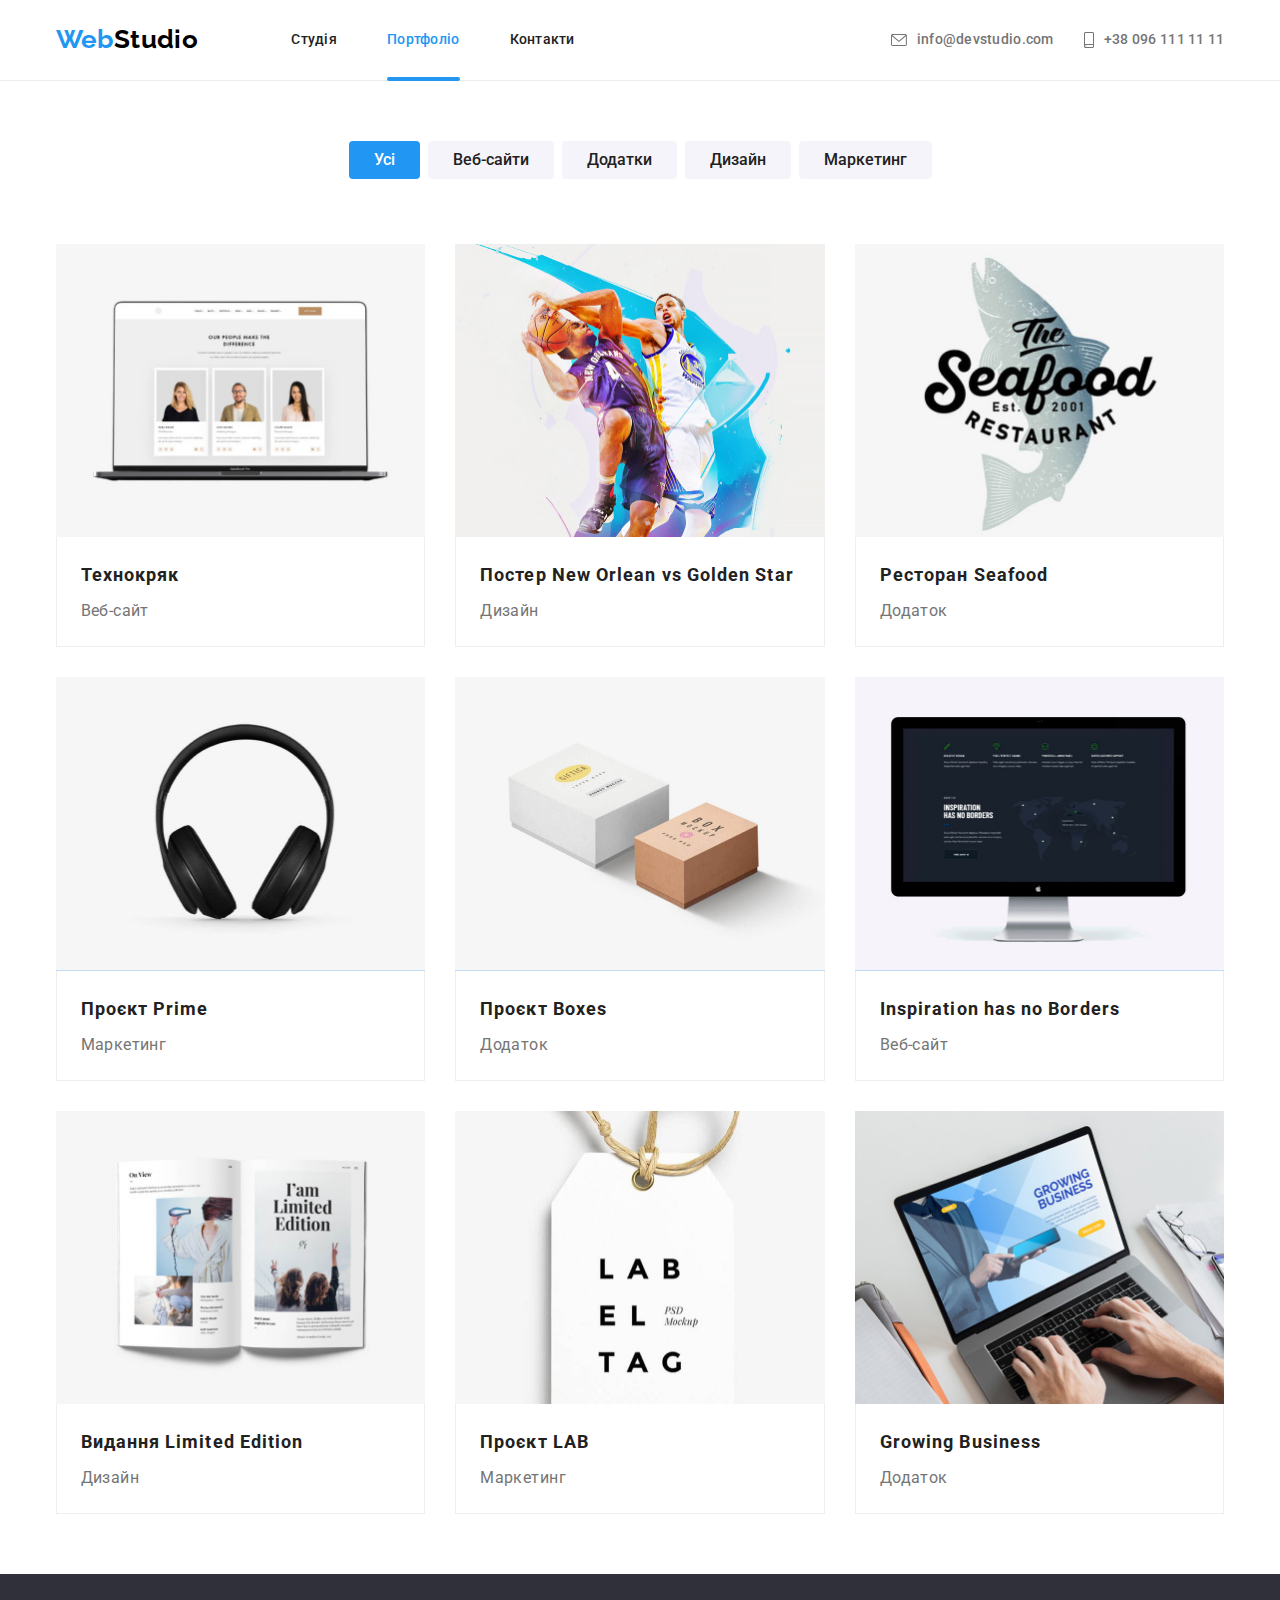
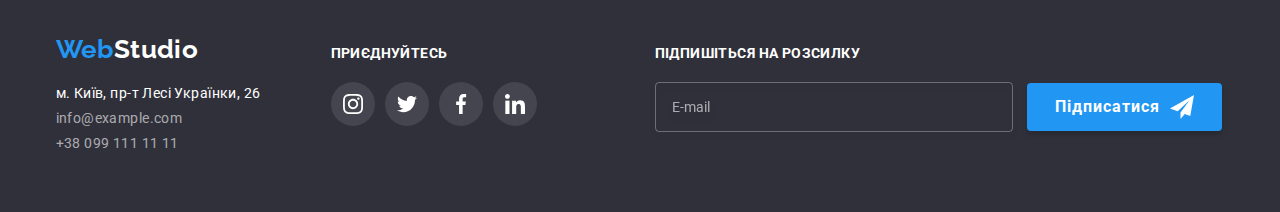
==== portfolio.html @ 4e7021bf "домашнє завдання 8" ====
<!DOCTYPE html>
<html lang="uk">
  <head>
    <meta charset="UTF-8" />
    <meta http-equiv="X-UA-Compatible" content="IE=edge" />
    <meta name="viewport" content="width=device-width, initial-scale=1.0" />
    <title>Portfolio</title>
    <link rel="preconnect" href="https://fonts.googleapis.com" />
    <link rel="preconnect" href="https://fonts.gstatic.com" crossorigin />
    <link
      href="https://fonts.googleapis.com/css2?family=Raleway:wght@700&family=Roboto:wght@400;500;700&display=swap"
      rel="stylesheet"
    />
    <link
      rel="stylesheet"
      href="https://cdnjs.cloudflare.com/ajax/libs/modern-normalize/1.1.0/modern-normalize.min.css"
    />
    <link rel="stylesheet" href="./css/main.min.css">
  </head>
  <body>
         <header class="page-header">
      <div class="container container--flex">
        <nav class="page-navigatior">
          <a class="logo" href="./index.html">
            <span class="logo__accent">Web</span>Studio
          </a>
          <ul class="site-nav">
            <li>
              <a
                class="site-nav__link " href="./index.html">Студія</a>
            </li>
            <li>
              <a class="site-nav__link site-nav__link--current" href="./portfolio.html">Портфоліо</a>
            </li>
            <li>
              <a class="site-nav__link" href="#">Контакти</a>
            </li>
          </ul>
        </nav>
        <button type="button" class="open-menu-btn " data-menu-open>
          <svg class="open-menu-btn__icon">
            <use href="./image/icon/special-symbol-defs.svg#icon-burger"></use>
          </svg>
        </button>
        <ul class="contacts">
          <li class="contact__item">
            <a href="mailto:info@devstudio.com" class="contact__link">
              <svg class="contact__icon" width="16px" height="12px">
                <use href="./image/icon/header-symbol-defs.svg#envelope"></use>
              </svg>
              info@devstudio.com
            </a>
          </li>
          <li class="contact__item">
            <a class="contact__link" href="tel:+380961111111">
              <svg class="contact__icon" width="10px" height="16px">
                <use
                  href="./image/icon/header-symbol-defs.svg#smartphone"></use>
              </svg>
              +38 096 111 11 11
            </a>
          </li>
        </ul>
      </div>

      <div class="mobile-menu " data-menu>
        <div class="container mobile-menu__container">
        <div class="mobile-menu-nav">
          <button type="button" class="mobile-menu__close-btn " data-menu-close>
            <svg class="mobile-menu__close-icon">
              <use href="./image/icon/modal-symbol-defs.svg#icon-vector"></use>
            </svg>
          </button>
          <ul class="mobile-nav">
            <li class="mobile-nav__item">
              <a href="./index.html" class="mobile-nav__link ">Студія</a></li>
            <li class="mobile-nav__item">
              <a href="./portfolio.html" class="mobile-nav__link mobile-nav__link--current">Портфоліо</a></li>
            <li class="mobile-nav__item">
              <a href="" class="mobile-nav__link">Контакти</a></li>
          </ul></div>
          <div class="mobile-menu-contacts">
          <ul class="mobile-contacts">
            <li class="mobile-contact__item">
              <a href="+38 096 111 11 11" class="mobile-contact__link">+38 096 111 11 11</a>
            </li>
            <li class="mobile-contact__item">
              <a href="info@devstudio.com" class="mobile-contact__link-mail">info@devstudio.com</a>
            </li>
          </ul>
            <ul class="mobile-socials-menu">
              <li class="mobile-socials-menu__item">
                <a href="https://www.instagram.com" class="mobile-socials-menu__link">Instagram</a>
              </li>
              <li class="mobile-socials-menu__item">
                <a href="https://www.twitter.com" class="mobile-socials-menu__link">Twitter</a>
              </li>
              <li class="mobile-socials-menu__item">
                <a href="https://www.facebook.com" class="mobile-socials-menu__link">Facebook</a>
              </li>
              <li class="mobile-socials-menu__item">
                <a href="https://www.linkedin.com" class="mobile-socials-menu__link-end">LinkedIn</a>
              </li>
            </ul>
      </div>
    </div>

    </header>
    <main>
      <section class="section">
        <div class="container">
          <h1 class="section__title visually-hidden">Портфоліо</h1>
          <ul class="filter-list">
            <li class="filter-list__item">
              <button type="button" class="filter-list__btn filter-list__btn--current">Усі</button>
            </li>
            <li class="filter-list__item">
              <button type="button" class="filter-list__btn">Веб-сайти</button>
            </li>
            <li class="filter-list__item">
              <button type="button" class="filter-list__btn">Додатки</button>
            </li>
            <li class="filter-list__item">
              <button type="button" class="filter-list__btn">Дизайн</button>
            </li>
            <li class="filter-list__item">
              <button type="button" class="filter-list__btn">Маркетинг</button>
            </li>
          </ul>

           <ul class="portfolio">
            <li class="portfolio__item">
              <a href="#" class="portfolio__link">
                <div class="portfolio__overlay">
                  <picture>
                <source
                srcset="./image/portfolio/portfolio-desktop/project1-desktop.webp 1x, ./image/portfolio/portfolio-desktop/project1-desktop@2x.webp 2x"
                media="(min-width: 1200px)"
                type="image/webp"/>

                <source srcset="./image/portfolio/portfolio-desktop/project1-desktop.jpg 1x, ./image/portfolio/portfolio-desktop/project1-desktop@2x.jpg 2x" 
                media="(min-width: 1200px)"/>

                <source
                srcset="./image/portfolio/portfolio-tablet/project1-tablet.webp 1x, ./image/portfolio/portfolio-tablet/project1-tablet@2x.webp 2x"
                media="(min-width: 768px)"
                type="image/webp"/>
                
                <source srcset="./image/portfolio/portfolio-tablet/project1-tablet.jpg 1x, ./image/portfolio/portfolio-tablet/project1-tablet@2x.jpg 2x" 
                media="(min-width: 768px)"/>

                <source
                srcset="./image/portfolio/portfolio-mobile/project1-mobile.webp 1x, ./image/portfolio/portfolio-mobile/project1-mobile@2x.webp 2x"
                media="(max-width: 767px)"
                type="image/webp"/>

                <source srcset="./image/portfolio/portfolio-mobile/project1-mobile.jpg 1x, ./image/portfolio/portfolio-mobile/project1-mobile@2x.jpg 2x" 
                media="(max-width: 767px)"/>

                <img
                    src="./image/portfolio/portfolio-mobile/project1-mobile.jpg"
                    alt="ноутбук з активним сайтом"
                  />
              </picture>

                  <div class="portfolio__content">
                    <p>
                      Ресурс пропонує комплексні пропозиції з різним рівнем
                      функціоналу та сервісів. Все це дозволить відвідувачу
                      отримати вичерпні відомості про компанію чи приватну
                      особу.
                    </p>
                  </div>
                </div>

                <div class="portfolio__border portfolio__first-card">
                  <h2 class="portfolio__title">Технокряк</h2>
                  <p class="portfolio__descr">Веб-сайт</p>
                </div>
              </a>
            </li>
            <li class="portfolio__item">
              <a href="#" class="portfolio__link">
                <div class="portfolio__overlay">
                   <picture>
                <source
                srcset="./image/portfolio/portfolio-desktop/project2-desktop.webp 1x, ./image/portfolio/portfolio-desktop/project2-desktop@2x.webp 2x"
                media="(min-width: 1200px)"
                type="image/webp"/>

                <source srcset="./image/portfolio/portfolio-desktop/project2-desktop.jpg 1x, ./image/portfolio/portfolio-desktop/project2-desktop@2x.jpg 2x" 
                media="(min-width: 1200px)"/>

                <source
                srcset="./image/portfolio/portfolio-tablet/project2-tablet.webp 1x, ./image/portfolio/portfolio-tablet/project2-tablet@2x.webp 2x"
                media="(min-width: 768px)"
                type="image/webp"/>
                
                <source srcset="./image/portfolio/portfolio-tablet/project2-tablet.jpg 1x, ./image/portfolio/portfolio-tablet/project2-tablet@2x.jpg 2x" 
                media="(min-width: 768px)"/>

                <source
                srcset="./image/portfolio/portfolio-mobile/project2-mobile.webp 1x, ./image/portfolio/portfolio-mobile/project2-mobile@2x.webp 2x"
                media="(max-width: 767px)"
                type="image/webp"/>

                <source srcset="./image/portfolio/portfolio-mobile/project2-mobile.jpg 1x, ./image/portfolio/portfolio-mobile/project2-mobile@2x.jpg 2x" 
                media="(max-width: 767px)"/>

                <img
                    src="./image/portfolio/portfolio-mobile/project2-mobile.jpg"
                    alt="баскетболісти"
                  />
              </picture>
                  <div class="portfolio__content">
                    <p>
                      Ресурс пропонує комплексні пропозиції з різним рівнем
                      функціоналу та сервісів. Все це дозволить відвідувачу
                      отримати вичерпні відомості про компанію чи приватну
                      особу.
                    </p>
                  </div>
                </div>
                <div class="portfolio__border">
                  <h2 class="portfolio__title">
                    Постер New Orlean vs Golden Star
                  </h2>
                  <p class="portfolio__descr">Дизайн</p>
                </div>
              </a>
            </li>
            <li class="portfolio__item">
              <a href="#" class="portfolio__link">
                <div class="portfolio__overlay">
                <picture>
                <source
                srcset="./image/portfolio/portfolio-desktop/project3-desktop.webp 1x, ./image/portfolio/portfolio-desktop/project3-desktop@2x.webp 2x"
                media="(min-width: 1200px)"
                type="image/webp"/>

                <source srcset="./image/portfolio/portfolio-desktop/project3-desktop.jpg 1x, ./image/portfolio/portfolio-desktop/project3-desktop@2x.jpg 2x" 
                media="(min-width: 1200px)"/>

                <source
                srcset="./image/portfolio/portfolio-tablet/project3-tablet.webp 1x, ./image/portfolio/portfolio-tablet/project3-tablet@2x.webp 2x"
                media="(min-width: 768px)"
                type="image/webp"/>
                
                <source srcset="./image/portfolio/portfolio-tablet/project3-tablet.jpg 1x, ./image/portfolio/portfolio-tablet/project3-tablet@2x.jpg 2x" 
                media="(min-width: 768px)"/>

                <source
                srcset="./image/portfolio/portfolio-mobile/project3-mobile.webp 1x, ./image/portfolio/portfolio-mobile/project3-mobile@2x.webp 2x"
                media="(max-width: 767px)"
                type="image/webp"/>

                <source srcset="./image/portfolio/portfolio-mobile/project3-mobile.jpg 1x, ./image/portfolio/portfolio-mobile/project3-mobile@2x.jpg 2x" 
                media="(max-width: 767px)"/>
                
                <img
                    src="./image/portfolio/portfolio-mobile/project3-mobile.jpg"
                    alt="емблема ресторану риби"
                  />
              </picture>
                  <div class="portfolio__content">
                    <p>
                      Ресурс пропонує комплексні пропозиції з різним рівнем
                      функціоналу та сервісів. Все це дозволить відвідувачу
                      отримати вичерпні відомості про компанію чи приватну
                      особу.
                    </p>
                  </div>
                </div>
                <div class="portfolio__border">
                  <h2 class="portfolio__title">Ресторан Seafood</h2>
                  <p class="portfolio__descr">Додаток</p>
                </div>
              </a>
            </li>
            <li class="portfolio__item">
              <a href="#" class="portfolio__link">
                <div class="portfolio__overlay">
                  <picture>
                <source
                srcset="./image/portfolio/portfolio-desktop/project4-desktop.webp 1x, ./image/portfolio/portfolio-desktop/project4-desktop@2x.webp 2x"
                media="(min-width: 1200px)"
                type="image/webp"/>

                <source srcset="./image/portfolio/portfolio-desktop/project4-desktop.jpg 1x, ./image/portfolio/portfolio-desktop/project4-desktop@2x.jpg 2x" 
                media="(min-width: 1200px)"/>

                <source
                srcset="./image/portfolio/portfolio-tablet/project4-tablet.webp 1x, ./image/portfolio/portfolio-tablet/project4-tablet@2x.webp 2x"
                media="(min-width: 768px)"
                type="image/webp"/>
                
                <source srcset="./image/portfolio/portfolio-tablet/project4-tablet.jpg 1x, ./image/portfolio/portfolio-tablet/project4-tablet@2x.jpg 2x" 
                media="(min-width: 768px)"/>

                <source
                srcset="./image/portfolio/portfolio-mobile/project4-mobile.webp 1x, ./image/portfolio/portfolio-mobile/project4-mobile@2x.webp 2x"
                media="(max-width: 767px)"
                type="image/webp"/>

                <source srcset="./image/portfolio/portfolio-mobile/project4-mobile.jpg 1x, ./image/portfolio/portfolio-mobile/project4-mobile@2x.jpg 2x" 
                media="(max-width: 767px)"/>
                
                  <img
                    src="./image/portfolio/portfolio-mobile/project4-mobile.jpg"
                    alt="наушники"
                  />
              </picture>
                  <div class="portfolio__content">
                    <p>
                      Ресурс пропонує комплексні пропозиції з різним рівнем
                      функціоналу та сервісів. Все це дозволить відвідувачу
                      отримати вичерпні відомості про компанію чи приватну
                      особу.
                    </p>
                  </div>
                </div>
                <div class="portfolio__border">
                  <h2 class="portfolio__title">Проєкт Prime</h2>
                  <p class="portfolio__descr">Маркетинг</p>
                </div>
              </a>
            </li>
            <li class="portfolio__item">
              <a href="#" class="portfolio__link">
                <div class="portfolio__overlay">
                  <picture>
                <source
                srcset="./image/portfolio/portfolio-desktop/project5-desktop.webp 1x, ./image/portfolio/portfolio-desktop/project5-desktop@2x.webp 2x"
                media="(min-width: 1200px)"
                type="image/webp"/>

                <source srcset="./image/portfolio/portfolio-desktop/project5-desktop.jpg 1x, ./image/portfolio/portfolio-desktop/project5-desktop@2x.jpg 2x" 
                media="(min-width: 1200px)"/>

                <source
                srcset="./image/portfolio/portfolio-tablet/project5-tablet.webp 1x, ./image/portfolio/portfolio-tablet/project5-tablet@2x.webp 2x"
                media="(min-width: 768px)"
                type="image/webp"/>
                
                <source srcset="./image/portfolio/portfolio-tablet/project5-tablet.jpg 1x, ./image/portfolio/portfolio-tablet/project5-tablet@2x.jpg 2x" 
                media="(min-width: 768px)"/>

                <source
                srcset="./image/portfolio/portfolio-mobile/project5-mobile.webp 1x, ./image/portfolio/portfolio-mobile/project5-mobile@2x.webp 2x"
                media="(max-width: 767px)"
                type="image/webp"/>

                <source srcset="./image/portfolio/portfolio-mobile/project5-mobile.jpg 1x, ./image/portfolio/portfolio-mobile/project5-mobile@2x.jpg 2x" 
                media="(max-width: 767px)"/>
                
                  <img
                    src="./image/portfolio/portfolio-mobile/project5-mobile.jpg"
                    alt="дві коробки"
                  />
              </picture>
                  <div class="portfolio__content">
                    <p>
                      Ресурс пропонує комплексні пропозиції з різним рівнем
                      функціоналу та сервісів. Все це дозволить відвідувачу
                      отримати вичерпні відомості про компанію чи приватну
                      особу.
                    </p>
                  </div>
                </div>
                <div class="portfolio__border">
                  <h2 class="portfolio__title">Проєкт Boxes</h2>
                  <p class="portfolio__descr">Додаток</p>
                </div>
              </a>
            </li>
            <li class="portfolio__item">
              <a href="#" class="portfolio__link">
                <div class="portfolio__overlay">
                   <picture>
                <source
                srcset="./image/portfolio/portfolio-desktop/project6-desktop.webp 1x, ./image/portfolio/portfolio-desktop/project6-desktop@2x.webp 2x"
                media="(min-width: 1200px)"
                type="image/webp"/>

                <source srcset="./image/portfolio/portfolio-desktop/project6-desktop.jpg 1x, ./image/portfolio/portfolio-desktop/project6-desktop@2x.jpg 2x" 
                media="(min-width: 1200px)"/>

                <source
                srcset="./image/portfolio/portfolio-tablet/project6-tablet.webp 1x, ./image/portfolio/portfolio-tablet/project6-tablet@2x.webp 2x"
                media="(min-width: 768px)"
                type="image/webp"/>
                
                <source srcset="./image/portfolio/portfolio-tablet/project6-tablet.jpg 1x, ./image/portfolio/portfolio-tablet/project6-tablet@2x.jpg 2x" 
                media="(min-width: 768px)"/>

                <source
                srcset="./image/portfolio/portfolio-mobile/project6-mobile.webp 1x, ./image/portfolio/portfolio-mobile/project6-mobile@2x.webp 2x"
                media="(max-width: 767px)"
                type="image/webp"/>

                <source srcset="./image/portfolio/portfolio-mobile/project6-mobile.jpg 1x, ./image/portfolio/portfolio-mobile/project6-mobile@2x.jpg 2x" 
                media="(max-width: 767px)"/>
                
                  <img
                    src="./image/portfolio/portfolio-mobile/project6-mobile.jpg"
                    alt="екран комп'ютера"
                  />
              </picture>
                  <div class="portfolio__content">
                    <p>
                      Ресурс пропонує комплексні пропозиції з різним рівнем
                      функціоналу та сервісів. Все це дозволить відвідувачу
                      отримати вичерпні відомості про компанію чи приватну
                      особу.
                    </p>
                  </div>
                </div>
                <div class="portfolio__border">
                  <h2 class="portfolio__title">Inspiration has no Borders</h2>
                  <p class="portfolio__descr">Веб-сайт</p>
                </div>
              </a>
            </li>
            <li class="portfolio__item">
              <a href="#" class="portfolio__link">
                <div class="portfolio__overlay">
                   <picture>
                <source
                srcset="./image/portfolio/portfolio-desktop/project7-desktop.webp 1x, ./image/portfolio/portfolio-desktop/project7-desktop@2x.webp 2x"
                media="(min-width: 1200px)"
                type="image/webp"/>

                <source srcset="./image/portfolio/portfolio-desktop/project7-desktop.jpg 1x, ./image/portfolio/portfolio-desktop/project7-desktop@2x.jpg 2x" 
                media="(min-width: 1200px)"/>

                <source
                srcset="./image/portfolio/portfolio-tablet/project7-tablet.webp 1x, ./image/portfolio/portfolio-tablet/project7-tablet@2x.webp 2x"
                media="(min-width: 768px)"
                type="image/webp"/>
                
                <source srcset="./image/portfolio/portfolio-tablet/project7-tablet.jpg 1x, ./image/portfolio/portfolio-tablet/project7-tablet@2x.jpg 2x" 
                media="(min-width: 768px)"/>

                <source
                srcset="./image/portfolio/portfolio-mobile/project7-mobile.webp 1x, ./image/portfolio/portfolio-mobile/project7-mobile@2x.webp 2x"
                media="(max-width: 767px)"
                type="image/webp"/>

                <source srcset="./image/portfolio/portfolio-mobile/project7-mobile.jpg 1x, ./image/portfolio/portfolio-mobile/project7-mobile@2x.jpg 2x" 
                media="(max-width: 767px)"/>
                
                  <img
                    src="./image/portfolio/portfolio-mobile/project7-mobile.jpg"
                    alt="журнал"
                  />
              </picture>
                  <div class="portfolio__content">
                    <p>
                      Ресурс пропонує комплексні пропозиції з різним рівнем
                      функціоналу та сервісів. Все це дозволить відвідувачу
                      отримати вичерпні відомості про компанію чи приватну
                      особу.
                    </p>
                  </div>
                </div>
                <div class="portfolio__border">
                  <h2 class="portfolio__title">Видання Limited Edition</h2>
                  <p class="portfolio__descr">Дизайн</p>
                </div>
              </a>
            </li>
            <li class="portfolio__item">
              <a href="#" class="portfolio__link">
                <div class="portfolio__overlay">
                   <picture>
                <source
                srcset="./image/portfolio/portfolio-desktop/project8-desktop.webp 1x, ./image/portfolio/portfolio-desktop/project8-desktop@2x.webp 2x"
                media="(min-width: 1200px)"
                type="image/webp"/>

                <source srcset="./image/portfolio/portfolio-desktop/project8-desktop.jpg 1x, ./image/portfolio/portfolio-desktop/project8-desktop@2x.jpg 2x" 
                media="(min-width: 1200px)"/>

                <source
                srcset="./image/portfolio/portfolio-tablet/project8-tablet.webp 1x, ./image/portfolio/portfolio-tablet/project8-tablet@2x.webp 2x"
                media="(min-width: 768px)"
                type="image/webp"/>
                
                <source srcset="./image/portfolio/portfolio-tablet/project8-tablet.jpg 1x, ./image/portfolio/portfolio-tablet/project8-tablet@2x.jpg 2x" 
                media="(min-width: 768px)"/>

                <source
                srcset="./image/portfolio/portfolio-mobile/project8-mobile.webp 1x, ./image/portfolio/portfolio-mobile/project8-mobile@2x.webp 2x"
                media="(max-width: 767px)"
                type="image/webp"/>

                <source srcset="./image/portfolio/portfolio-mobile/project8-mobile.jpg 1x, ./image/portfolio/portfolio-mobile/project8-mobile@2x.jpg 2x" 
                media="(max-width: 767px)"/>
                
                <img src="./image/portfolio/portfolio-mobile/project8-mobile.jpg" 
                alt="бірка" />
              </picture>
                  <div class="portfolio__content">
                    <p>
                      Ресурс пропонує комплексні пропозиції з різним рівнем
                      функціоналу та сервісів. Все це дозволить відвідувачу
                      отримати вичерпні відомості про компанію чи приватну
                      особу.
                    </p>
                  </div>
                </div>
                <div class="portfolio__border">
                  <h2 class="portfolio__title">Проєкт LAB</h2>
                  <p class="portfolio__descr">Маркетинг</p>
                </div>
              </a>
            </li>
            <li class="portfolio__item">
              <a href="#" class="portfolio__link">
                <div class="portfolio__overlay">
                <picture>
                <source
                srcset="./image/portfolio/portfolio-desktop/project9-desktop.webp 1x, ./image/portfolio/portfolio-desktop/project9-desktop@2x.webp 2x"
                media="(min-width: 1200px)"
                type="image/webp"/>

                <source srcset="./image/portfolio/portfolio-desktop/project9-desktop.jpg 1x, ./image/portfolio/portfolio-desktop/project9-desktop@2x.jpg 2x" 
                media="(min-width: 1200px)"/>

                <source
                srcset="./image/portfolio/portfolio-tablet/project9-tablet.webp 1x, ./image/portfolio/portfolio-tablet/project9-tablet@2x.webp 2x"
                media="(min-width: 768px)"
                type="image/webp"/>
                
                <source srcset="./image/portfolio/portfolio-tablet/project9-tablet.jpg 1x, ./image/portfolio/portfolio-tablet/project9-tablet@2x.jpg 2x" 
                media="(min-width: 768px)"/>

                <source
                srcset="./image/portfolio/portfolio-mobile/project9-mobile.webp 1x, ./image/portfolio/portfolio-mobile/project9-mobile@2x.webp 2x"
                media="(max-width: 767px)"
                type="image/webp"/>

                <source srcset="./image/portfolio/portfolio-mobile/project9-mobile.jpg 1x, ./image/portfolio/portfolio-mobile/project9-mobile@2x.jpg 2x" 
                media="(max-width: 767px)"/>
                
                  <img
                    src="./image/portfolio/portfolio-mobile/project9-mobile.jpg"
                    alt="робота на ноутбуці"
                  />
              </picture>
                  <div class="portfolio__content">
                    <p>
                      Ресурс пропонує комплексні пропозиції з різним рівнем
                      функціоналу та сервісів. Все це дозволить відвідувачу
                      отримати вичерпні відомості про компанію чи приватну
                      особу.
                    </p>
                  </div>
                </div>
                <div class="portfolio__border">
                  <h2 class="portfolio__title">Growing Business</h2>
                  <p class="portfolio__descr">Додаток</p>
                </div>
              </a>
            </li>
          </ul>
        </div>
      </section>
    </main>
 <footer class="footer">
      <div class="container container--baseline">
       <div class="footer-tablet">
        <div class="footer__item">
          <a class="footer-logo" href="./index.html">
            <span class="footer-logo__accent">Web</span>Studio
          </a>
          <address>
            <ul class="footer-contacts">
              <li>
                <a
                  class="footer-contacts__link"
                  href="https://goo.gl/maps/CPtrU1FHBa2aNyZL9"
                  target="_blank"
                  rel="noopener noreferrer nofollow"
                >
                  м. Київ, пр-т Лесі Українки, 26
                </a>
              </li>
              <li class="footer-contacts__item">
                <a
                  href="mailto:info@example.com"
                  class="footer-contacts__link footer-contacts__link--color"
                  >info@example.com</a
                >
              </li>
              <li>
                <a
                  href="tel:+380991111111"
                  class="footer-contacts__link footer-contacts__link--color"
                  >+38 099 111 11 11</a
                >
              </li>
            </ul>
          </address>
        </div>
        <div class="footer-socials">
          <p class="footer-socials__title">Приєднуйтесь</p>
          <ul class="footer-socials__list">
            <li>
              <a
                class="footer-socials__link"
                href="https://www.instagram.com"
                target="_blank"
              >
                <svg class="footer-socials__icon" width="20" height="20">
                  <use
                    href="./image/icon/networks-symbol-defs.svg#instagram"
                  ></use>
                </svg>
              </a>
            </li>
            <li>
              <a
                class="footer-socials__link"
                href="https://twitter.com"
                target="_blank"
              >
                <svg class="footer-socials__icon" width="20" height="20">
                  <use
                    href="./image/icon/networks-symbol-defs.svg#twitter"
                  ></use>
                </svg>
              </a>
            </li>
            <li>
              <a
                class="footer-socials__link"
                href="https://www.facebook.com"
                target="_blank"
              >
                <svg class="footer-socials__icon" width="20" height="20">
                  <use
                    href="./image/icon/networks-symbol-defs.svg#facebook"
                  ></use>
                </svg>
              </a>
            </li>
            <li>
              <a
                class="footer-socials__link"
                href="https://www.linkedin.com"
                target="_blank"
              >
                <svg class="footer-socials__icon" width="20" height="20">
                  <use
                    href="./image/icon/networks-symbol-defs.svg#linkedin"
                  ></use>
                </svg>
              </a>
            </li>
          </ul>
        </div>
        </div>
        <div class="footer-form">
          <p class="footer-socials__title">Підпишіться на розсилку</p>
          <form class="form-subscription">
            <label>
              <input
                type="email"
                class="form-subscription__input"
                name="subscription"
                placeholder="E-mail"
              />
            </label>
            <button type="submit" class="form-subscription__btn">
              Підписатися
              <svg class="form-subscription__icon" width="24px" height="24px">
                <use
                  href="./image/icon/modal-symbol-defs.svg#icon-telegtam"
                ></use>
              </svg>
            </button>
          </form>
        </div>
      </div>
    </footer> 
     <script src="./js/menu.js"></script>
  </body>
</html>
---- css/main.min.css ----
:root{--primary-text-color: #212121;--primary-blue-color: #2196f3;--primary-white-color: #ffffff;--p-text: #757575;--icon-color: #afb1b8;--transition: 250ms cubic-bezier(0.4, 0, 0.2, 1)}.visually-hidden{position:absolute;white-space:nowrap;width:1px;height:1px;overflow:hidden;border:0;padding:0;clip:rect(0 0 0 0);-webkit-clip-path:inset(50%);clip-path:inset(50%);margin:-1px}h1,h2,h3,h4,p{margin-top:0;margin-bottom:0}ul,ol{margin:0;padding:0;list-style:none}.link{text-decoration:none}.list{list-style:none}.container{margin:0 auto;width:100%;padding:0}img{display:block;max-width:100%;height:auto;width:100%}button{cursor:pointer}textarea{resize:none}body{background-color:var(--primary-white-color);color:var(--primary-text-color);font-family:Roboto,sans-serif;letter-spacing:.03em;font-size:14px}.section{padding-top:60px;padding-bottom:60px}.container{min-width:320px;max-width:480px;padding-left:15px;padding-right:15px}@media screen and (min-width: 768px){.container{width:768px;max-width:1199px}}@media screen and (min-width: 1200px){.container{width:1200px}}.section__title{color:var(--primary-text-color);font-weight:700;font-size:36px;line-height:1.16;text-align:center;margin-bottom:30px}@media screen and (max-width: 1199px){.container__section{display:none}}@media screen and (min-width: 1200px){.section__title{margin-bottom:50px}}.logo{font-family:Raleway,cursive;font-weight:700;font-size:26px;line-height:1.2;color:#000;text-decoration:none}.logo__accent{color:var(--primary-blue-color)}@media screen and (min-width: 767px){.logo{margin-right:87px}}@media screen and (min-width: 1200px){.logo{margin-right:93px}}@media screen and (max-width: 767px){.site-nav{display:none}}@media screen and (min-width: 768px){.page-navigatior{display:-webkit-box;display:-ms-flexbox;display:flex;-webkit-box-align:center;-ms-flex-align:center;align-items:center}.site-nav{display:-webkit-box;display:-ms-flexbox;display:flex;-webkit-box-align:center;-ms-flex-align:center;align-items:center;-webkit-column-gap:50px;-moz-column-gap:50px;column-gap:50px}.site-nav__link{position:relative;color:var(--primary-text-color);font-weight:500;line-height:1.14;letter-spacing:.02em;display:-webkit-box;display:-ms-flexbox;display:flex;-webkit-box-align:center;-ms-flex-align:center;align-items:center;text-decoration:none;padding:32px 0;-webkit-transition:color var(--transition);transition:color var(--transition)}.site-nav__link:hover,.site-nav__link:focus{color:var(--primary-blue-color)}.site-nav__link--current{color:var(--primary-blue-color)}.site-nav__link--current::after{content:"";display:block;position:absolute;left:0;bottom:-1px;width:100%;height:4px;background:var(--primary-blue-color);border-radius:2px}}@media screen and (max-width: 767px){.contacts{display:none}}@media screen and (min-width: 768px){.contacts{display:block;-webkit-box-pack:center;-ms-flex-pack:center;justify-content:center;margin-left:auto;padding:20px 0}.contact__link{color:var(--p-text);font-weight:500;font-size:12px;line-height:1.14;letter-spacing:.02em;text-decoration:none;display:-webkit-box;display:-ms-flexbox;display:flex;-webkit-box-align:center;-ms-flex-align:center;align-items:center;-webkit-transition:color var(--transition);transition:color var(--transition)}.contact__link:hover,.contact__link:focus{color:var(--primary-blue-color)}.contact__item:first-child{margin-bottom:10px}.contact__icon{margin-right:8px;fill:currentColor}}@media screen and (min-width: 1200px){.contacts{display:-webkit-box;display:-ms-flexbox;display:flex;-webkit-box-align:center;-ms-flex-align:center;align-items:center}.contact__link{font-size:14px;display:-webkit-box;display:-ms-flexbox;display:flex}.contact__item{margin-left:30px}.contact__item:first-child{margin-bottom:0px}.contact__icon{margin-right:10px;fill:currentColor}}@media screen and (min-width: 320px){.footer-contacts{display:block;text-align:center;margin-top:20px}.footer-contacts__link{color:var(--primary-white-color);text-decoration:none;font-style:normal;-webkit-transition:color var(--transition);transition:color var(--transition)}.footer-contacts__link:hover,.footer-contacts__link:focus{color:var(--primary-blue-color)}.footer-contacts__item{margin-top:10px;margin-bottom:10px}.footer-contacts__link--color{color:rgba(255,255,255,.6)}}@media screen and (min-width: 1200px){.footer-contacts{margin-top:20px;margin-right:70px;text-align:left}.footer-contacts__link{color:var(--primary-white-color);text-decoration:none;font-style:normal;-webkit-transition:color var(--transition);transition:color var(--transition)}.footer-contacts__link:hover,.footer-contacts__link:focus{color:var(--primary-blue-color)}.footer-contacts__item{margin-top:9px;margin-bottom:9px}.footer-contacts__link--color{color:rgba(255,255,255,.6)}}@media screen and (min-width: 320px){.footer-socials{display:block;text-align:center;margin-bottom:60px}.footer-socials__title{font-weight:700;font-size:14px;line-height:1.14;text-transform:uppercase;color:var(--primary-white-color);display:-webkit-box;display:-ms-flexbox;display:flex;-webkit-box-pack:center;-ms-flex-pack:center;justify-content:center;margin-bottom:20px}.footer-socials__list{display:-webkit-box;display:-ms-flexbox;display:flex;-webkit-box-pack:center;-ms-flex-pack:center;justify-content:center;gap:10px}.footer-socials__link{display:-webkit-box;display:-ms-flexbox;display:flex;-webkit-box-pack:center;-ms-flex-pack:center;justify-content:center;-webkit-box-align:center;-ms-flex-align:center;align-items:center;width:44px;height:44px;background-color:rgba(255,255,255,.1);border-radius:50%;-webkit-transition:background-color var(--transition);transition:background-color var(--transition)}.footer-socials__link:hover,.footer-socials__link:focus{background-color:var(--primary-blue-color)}.footer-socials__icon{fill:var(--primary-white-color)}}@media screen and (min-width: 1200px){.footer-socials{margin-right:auto;margin-bottom:0}.footer-socials__title{font-weight:700;font-size:14px;line-height:1.14;text-transform:uppercase;text-align:left;color:var(--primary-white-color);display:-webkit-box;display:-ms-flexbox;display:flex;-webkit-box-align:baseline;-ms-flex-align:baseline;align-items:baseline;-webkit-box-pack:start;-ms-flex-pack:start;justify-content:start;margin-bottom:20px}.footer-socials__list{display:-webkit-box;display:-ms-flexbox;display:flex;gap:10px}.footer-socials__link{display:-webkit-box;display:-ms-flexbox;display:flex;-webkit-box-pack:center;-ms-flex-pack:center;justify-content:center;-webkit-box-align:center;-ms-flex-align:center;align-items:center;width:44px;height:44px;background-color:rgba(255,255,255,.1);border-radius:50%;-webkit-transition:background-color var(--transition);transition:background-color var(--transition)}.footer-socials__link:hover,.footer-socials__link:focus{background-color:var(--primary-blue-color)}.footer-socials__icon{fill:var(--primary-white-color)}}.footer-form{width:100%}.form-subscription{display:block;margin-top:20px}.form-subscription__input{margin-bottom:20px;width:100%;max-width:450px;height:50px;padding:15px 16px;border:1px solid rgba(255,255,255,.3);-webkit-filter:drop-shadow(0px 4px 4px rgba(0, 0, 0, 0.15));filter:drop-shadow(0px 4px 4px rgba(0, 0, 0, 0.15));border-radius:4px;outline:#fff;background-color:rgba(0,0,0,0);color:var(--primary-white-color)}.form-subscription__input::-webkit-input-placeholder{color:rgba(255,255,255,.6)}.form-subscription__input::-moz-placeholder{color:rgba(255,255,255,.6)}.form-subscription__input:-ms-input-placeholder{color:rgba(255,255,255,.6)}.form-subscription__input::-ms-input-placeholder{color:rgba(255,255,255,.6)}.form-subscription__input::placeholder{color:rgba(255,255,255,.6)}.form-subscription__btn{color:var(--primary-white-color);background-color:var(--primary-blue-color);border:var(--primary-blue-color);font-weight:700;font-size:16px;line-height:1.8;letter-spacing:.06em;-webkit-box-shadow:0px 4px 4px rgba(0,0,0,.15);box-shadow:0px 4px 4px rgba(0,0,0,.15);border-radius:4px;padding:10px 28px;display:-webkit-box;display:-ms-flexbox;display:flex;-webkit-box-align:center;-ms-flex-align:center;align-items:center;margin-left:auto;margin-right:auto}.form-subscription__icon{margin-left:10px}@media screen and (min-width: 1200px){.footer-form{width:570px;margin-left:auto}.form-subscription{display:-webkit-box;display:-ms-flexbox;display:flex;-webkit-box-pack:center;-ms-flex-pack:center;justify-content:center;-webkit-box-align:center;-ms-flex-align:center;align-items:center}.form-subscription__input{width:358px;height:50px;border:1px solid rgba(255,255,255,.3);-webkit-filter:drop-shadow(0px 4px 4px rgba(0, 0, 0, 0.15));filter:drop-shadow(0px 4px 4px rgba(0, 0, 0, 0.15));border-radius:4px;outline:#fff;margin-right:12px;margin-bottom:0;padding:15px 16px;background-color:rgba(0,0,0,0);color:var(--primary-white-color)}.form-subscription__input::-webkit-input-placeholder{color:rgba(255,255,255,.6)}.form-subscription__input::-moz-placeholder{color:rgba(255,255,255,.6)}.form-subscription__input:-ms-input-placeholder{color:rgba(255,255,255,.6)}.form-subscription__input::-ms-input-placeholder{color:rgba(255,255,255,.6)}.form-subscription__input::placeholder{color:rgba(255,255,255,.6)}.form-subscription__btn{color:var(--primary-white-color);background-color:var(--primary-blue-color);border:var(--primary-blue-color);font-weight:700;font-size:16px;line-height:1.8;letter-spacing:.06em;-webkit-box-shadow:0px 4px 4px rgba(0,0,0,.15);box-shadow:0px 4px 4px rgba(0,0,0,.15);border-radius:4px;padding:10px 28px;display:-webkit-box;display:-ms-flexbox;display:flex;-webkit-box-align:center;-ms-flex-align:center;align-items:center}.form-subscription__icon{margin-left:10px}}.backdrop.is-hidden{visibility:hidden;opacity:0;pointer-events:none}.backdrop{position:fixed;top:0;left:0;width:100%;height:100%;opacity:1;background-color:rgba(0,0,0,.2);z-index:1;-webkit-transition:opacity var(--transition),visibility var(--transition);transition:opacity var(--transition),visibility var(--transition)}.modal{position:absolute;top:50%;left:50%;-webkit-transform:translate(-50%, -50%);transform:translate(-50%, -50%);width:100%;max-width:450px;max-height:609px;background-color:#fff;padding:40px}.modal__btn{position:absolute;top:8px;right:8px;width:30px;height:30px;background-color:rgba(0,0,0,0);border:1px solid rgba(0,0,0,.1);border-radius:50%;display:-webkit-box;display:-ms-flexbox;display:flex;-webkit-box-pack:center;-ms-flex-pack:center;justify-content:center;-webkit-box-align:center;-ms-flex-align:center;align-items:center;padding:1px 6px}.modal__btn:hover,.modal__btn:focus{fill:#2196f3}@media screen and (min-width: 1200px){.modal{min-width:528px;min-height:581px}}.modal__title{font-weight:700;font-size:20px;line-height:1.5;text-align:center;margin-bottom:12px}.modal-form{display:-webkit-box;display:-ms-flexbox;display:flex;-webkit-box-orient:vertical;-webkit-box-direction:normal;-ms-flex-direction:column;flex-direction:column}.modal-field{font-size:12px;line-height:1.16;letter-spacing:.01em;color:var(--p-text);margin-bottom:10px}.modal-field__span{position:relative}.modal-field__input{width:100%;height:40px;padding-left:42px;border:1px solid rgba(33,33,33,.2);border-radius:4px;outline:var(--primary-white-color);-webkit-transition:border-color var(--transition);transition:border-color var(--transition)}.modal-field__input:focus{border-color:var(--primary-blue-color)}.modal-field__icon{position:absolute;top:50%;left:12px;-webkit-transform:translateY(-50%);transform:translateY(-50%);-webkit-transition:fill var(--transition);transition:fill var(--transition)}.modal-field__input:focus+.modal-field__icon{fill:var(--primary-blue-color)}.modal-form__modal-field{margin-bottom:20px}.modal-field__descr{display:block;margin-bottom:4px}.modal-field__comment{width:100%;height:120px;border:1px solid rgba(33,33,33,.2);border-radius:4px;padding:12px 16px;letter-spacing:.01em;outline:var(--primary-white-color);-webkit-transition:border-color var(--transition);transition:border-color var(--transition)}.modal-field__comment::-webkit-input-placeholder{color:rgba(117,117,117,.5)}.modal-field__comment::-moz-placeholder{color:rgba(117,117,117,.5)}.modal-field__comment:-ms-input-placeholder{color:rgba(117,117,117,.5)}.modal-field__comment::-ms-input-placeholder{color:rgba(117,117,117,.5)}.modal-field__comment::placeholder{color:rgba(117,117,117,.5)}.modal-field__comment:focus{border-color:var(--primary-blue-color)}.form-field-policy{color:var(--p-text);margin-top:20px;margin-bottom:30px;text-align:center}.modal-check{display:-webkit-box;display:-ms-flexbox;display:flex;-webkit-box-pack:center;-ms-flex-pack:center;justify-content:center;-webkit-box-align:center;-ms-flex-align:center;align-items:center;margin-bottom:30px;color:var(--p-text)}.modal-check__input{position:absolute;-webkit-appearance:none;-moz-appearance:none;appearance:none}.modal-check__checkbox{position:absolute;left:40px;cursor:pointer}.modal-check__input:focus+.modal-check__checkbox{-webkit-box-shadow:0 0 0 1px rgba(33,150,243,.5);box-shadow:0 0 0 1px rgba(33,150,243,.5)}.modal-check__input:checked+.modal-check__checkbox{background-color:var(--primary-blue-color);border:1px solid var(--primary-blue-color);border-radius:2px}.modal-check__icon{fill:var(--primary-white-color)}.check-success{position:absolute;left:40px;width:16px;height:15px;border:2px solid var(--primary-text-color);border-radius:2px;fill:rgba(0,0,0,0);display:-webkit-box;display:-ms-flexbox;display:flex;-webkit-box-pack:center;-ms-flex-pack:center;justify-content:center;-webkit-box-align:center;-ms-flex-align:center;align-items:center;cursor:pointer}.modal-check__input:checked~.check-success{display:none}.modal-check__text{font-size:12px;line-height:1.17;letter-spacing:.03em;color:#757575;margin-left:8px}.modal-check__link{color:var(--primary-blue-color)}.modal-form__btn{-ms-flex-item-align:center;align-self:center;font-weight:700;font-size:16px;line-height:1.8;letter-spacing:.06em;font-family:inherit;-webkit-box-shadow:0px 4px 4px rgba(0,0,0,.15);box-shadow:0px 4px 4px rgba(0,0,0,.15);border-radius:4px;padding:10px 52px;color:var(--primary-white-color);background-color:var(--primary-blue-color);border:var(--primary-blue-color);-webkit-transition:background-color var(--transition),-webkit-box-shadow var(--transition);transition:background-color var(--transition),-webkit-box-shadow var(--transition);transition:background-color var(--transition),box-shadow var(--transition);transition:background-color var(--transition),box-shadow var(--transition),-webkit-box-shadow var(--transition)}.modal-form__btn:hover,.modal-form__btn:focus{background-color:#188ce8;-webkit-box-shadow:0px 4px 4px rgba(0,0,0,.15);box-shadow:0px 4px 4px rgba(0,0,0,.15)}@media screen and (min-width: 1200px){.modal-check__checkbox{left:52px}.check-success{left:52px}.modal-check__text{font-size:14px}}@media screen and (max-width: 767px){.mobile-menu{position:fixed;top:0;left:0;width:100%;height:100%;z-index:100;opacity:0;visibility:hidden;pointer-events:none;background-color:#fff;-webkit-transition:opacity var(--transition),visibility var(--transition);transition:opacity var(--transition),visibility var(--transition)}.mobile-menu.is-open{opacity:1;visibility:visible;pointer-events:auto}.mobile-menu{position:fixed;top:0;left:0;z-index:1;background-color:#fff;width:100vw;height:100vh}.mobile-menu__container{display:-webkit-box;display:-ms-flexbox;display:flex;-webkit-box-orient:vertical;-webkit-box-direction:normal;-ms-flex-direction:column;flex-direction:column;-webkit-box-pack:justify;-ms-flex-pack:justify;justify-content:space-between;height:100%;margin:0 auto;width:100%;padding-left:40px}.mobile-menu-nav{padding-top:48px}.mobile-menu__close-btn{position:absolute;right:15px;top:0;display:block;width:40px;height:40px;margin-left:auto;padding:10px 0 0 0;border:none;background-color:var(--bg-page-colour)}.mobile-menu__close-icon{padding:11px;width:40px;height:40px}.mobile-nav__item:not(:last-child){margin-bottom:32px}.mobile-nav__link{text-decoration:none;font-weight:500;font-size:40px;line-height:1.175;letter-spacing:.02em;color:#212121}.mobile-nav__link--current{color:var(--primary-blue-color)}.mobile-contact__item:not(:last-child){margin-bottom:32px}.mobile-contact__link{font-weight:500;font-size:34px;line-height:1.17;letter-spacing:.02em;text-decoration:none;color:var(--primary-blue-color)}.mobile-contact__link-mail{font-weight:500;font-size:24px;line-height:1.17;letter-spacing:.02em;text-decoration:none;color:var(--p-text)}.mobile-socials-menu{display:-webkit-box;display:-ms-flexbox;display:flex;margin-top:64px;padding-bottom:48px}.mobile-socials-menu__item{padding-left:10px;padding-right:10px}.mobile-socials-menu__item:first-child{padding-left:0}.mobile-socials-menu__item:last-child{padding-right:0}.mobile-socials-menu__link{position:relative;font-weight:500;font-size:18px;line-height:1.22;letter-spacing:.02em;text-decoration:none;color:var(--primary-blue-color)}.mobile-socials-menu__link::after{content:"";position:absolute;bottom:50%;width:20px;height:1px;border:1px solid rgba(33,33,33,.2);-webkit-transform:rotate(90deg);transform:rotate(90deg)}.mobile-socials-menu__link-end{font-weight:500;font-size:18px;line-height:1.22;letter-spacing:.02em;text-decoration:none;color:var(--primary-blue-color)}}@media screen and (min-width: 768px){.mobile-menu{display:none}}@media screen and (min-width: 768px){.footer-tablet{display:-webkit-box;display:-ms-flexbox;display:flex;-webkit-box-align:baseline;-ms-flex-align:baseline;align-items:baseline;-ms-flex-pack:distribute;justify-content:space-around}}@media screen and (min-width: 1200px){.footer-tablet{display:-webkit-box;display:-ms-flexbox;display:flex;text-align:left;-webkit-box-pack:center;-ms-flex-pack:center;justify-content:center}}.footer-logo{font-family:Raleway,cursive;font-weight:700;font-size:26px;line-height:1.2;text-decoration:none;color:var(--primary-white-color)}.footer-logo__accent{color:var(--primary-blue-color)}.page-header{border-bottom:1px solid #ececec}@media screen and (max-width: 767px){.open-menu-btn{line-height:0;border:none;background-color:rgba(0,0,0,0);padding:0}.open-menu-btn__icon{width:40px;height:40px}}@media screen and (min-width: 768px){.open-menu-btn{display:none}.page-navigatior{display:-webkit-box;display:-ms-flexbox;display:flex;-webkit-box-align:center;-ms-flex-align:center;align-items:center}}@media screen and (min-width: 1200px){.page-header{padding:0}}.hero{max-width:1600px;margin-left:auto;margin-right:auto;background-color:#c4c4c4;padding-top:118px;padding-bottom:118px;text-align:center;background-image:-webkit-gradient(linear, left top, left bottom, from(rgba(47, 48, 58, 0.4)), to(rgba(47, 48, 58, 0.4))),url("../../image/hero/hero-bg-mobile.jpg");background-image:linear-gradient(rgba(47, 48, 58, 0.4), rgba(47, 48, 58, 0.4)),url("../../image/hero/hero-bg-mobile.jpg");background-position:center top;background-repeat:no-repeat;background-size:cover}@media sceen and (min-device-pixel-ratio: 2)and (max-width: 767px),sceen and (-webkit-min-device-pixel-ratio: 2)and (max-width: 767px),sceen and (min-resolution: 192dpi)and (max-width: 767px),sceen and (min-resolution: 2dppx)and (max-width: 767px){.hero{background-image:-webkit-gradient(linear, left top, left bottom, from(rgba(47, 48, 58, 0.4)), to(rgba(47, 48, 58, 0.4))),url("../../image/hero/hero-bg-mobile@2x.jpg");background-image:linear-gradient(rgba(47, 48, 58, 0.4), rgba(47, 48, 58, 0.4)),url("../../image/hero/hero-bg-mobile@2x.jpg")}}.hero__title{color:var(--primary-white-color);font-weight:900;font-size:26px;line-height:1.62;text-align:center;letter-spacing:.06em;text-transform:uppercase;margin-left:auto;margin-right:auto;margin-bottom:30px}.hero__btn{color:var(--primary-white-color);background-color:var(--primary-blue-color);border:var(--primary-blue-color);font-weight:700;font-size:16px;line-height:1.8;letter-spacing:.06em;font-family:inherit;-webkit-box-shadow:0px 4px 4px rgba(0,0,0,.15);box-shadow:0px 4px 4px rgba(0,0,0,.15);border-radius:4px;padding:10px 24px}@media screen and (min-width: 768px){.hero{background-image:-webkit-gradient(linear, left top, left bottom, from(rgba(47, 48, 58, 0.4)), to(rgba(47, 48, 58, 0.4))),url("../image/hero/hero-bg-tablet.jpg");background-image:linear-gradient(rgba(47, 48, 58, 0.4), rgba(47, 48, 58, 0.4)),url("../image/hero/hero-bg-tablet.jpg");background-position:center top;background-repeat:no-repeat;background-size:cover}.hero__title{max-width:360px}}@media screen and (min-device-pixel-ratio: 2)and (min-width: 768px),screen and (-webkit-min-device-pixel-ratio: 2)and (min-width: 768px),screen and (min-resolution: 192dpi)and (min-width: 768px),screen and (min-resolution: 2dppx)and (min-width: 768px){.hero{background-image:-webkit-gradient(linear, left top, left bottom, from(rgba(47, 48, 58, 0.4)), to(rgba(47, 48, 58, 0.4))),url("../image/hero/hero-bg-tablet@2x.jpg");background-image:linear-gradient(rgba(47, 48, 58, 0.4), rgba(47, 48, 58, 0.4)),url("../image/hero/hero-bg-tablet@2x.jpg");background-position:center top;background-repeat:no-repeat;background-size:cover}}@media screen and (min-width: 1200px){.hero{background-image:-webkit-gradient(linear, left top, left bottom, from(rgba(47, 48, 58, 0.4)), to(rgba(47, 48, 58, 0.4))),url("../../image/hero/hero-bg-desktop.jpg");background-image:linear-gradient(rgba(47, 48, 58, 0.4), rgba(47, 48, 58, 0.4)),url("../../image/hero/hero-bg-desktop.jpg");padding-top:200px;padding-bottom:200px}.hero__title{font-size:44px;line-height:1.36;max-width:696px}.hero__btn{padding:10px 32px}}@media screen and (min-device-pixel-ratio: 2)and (min-width: 1200px),screen and (-webkit-min-device-pixel-ratio: 2)and (min-width: 1200px),screen and (min-resolution: 192dpi)and (min-width: 1200px),screen and (min-resolution: 2dppx)and (min-width: 1200px){.hero{background-image:-webkit-gradient(linear, left top, left bottom, from(rgba(47, 48, 58, 0.4)), to(rgba(47, 48, 58, 0.4))),url("../../image/hero/hero-bg-desktop@2x.jpg");background-image:linear-gradient(rgba(47, 48, 58, 0.4), rgba(47, 48, 58, 0.4)),url("../../image/hero/hero-bg-desktop@2x.jpg");padding-top:200px;padding-bottom:200px}}.features{text-align:center}.feature__item{-ms-flex-preferred-size:calc((100% - 90px)/4);flex-basis:calc((100% - 90px)/4);-webkit-box-align:center;-ms-flex-align:center;align-items:center}.feature__item:not(:last-child){margin-bottom:30px}.feature__icon{width:100%;height:120px;display:-webkit-box;display:-ms-flexbox;display:flex;-webkit-box-pack:center;-ms-flex-pack:center;justify-content:center;-webkit-box-align:center;-ms-flex-align:center;align-items:center;background-color:#f5f4fa;border-radius:4px;margin-bottom:30px}.feature__title{color:var(--primary-text-color);font-weight:700;line-height:1.14;font-size:14px;text-transform:uppercase;margin-bottom:10px}.feature__text{color:var(--p-text);line-height:1.7}@media screen and (min-width: 768px){.features{display:-webkit-box;display:-ms-flexbox;display:flex;-webkit-box-orient:horizontal;-webkit-box-direction:normal;-ms-flex-direction:row;flex-direction:row;-ms-flex-wrap:wrap;flex-wrap:wrap;-webkit-column-gap:30px;-moz-column-gap:30px;column-gap:30px;text-align:left}.feature__item{width:354px}.feature__icon{width:354px;padding-top:25px;padding-bottom:25px;display:-webkit-box;display:-ms-flexbox;display:flex;-webkit-box-pack:center;-ms-flex-pack:center;justify-content:center;-webkit-box-align:center;-ms-flex-align:center;align-items:center;margin-bottom:30px;text-align:start}}@media screen and (min-width: 1200px){.features{-ms-flex-wrap:nowrap;flex-wrap:nowrap}.feature__icon{width:270px;height:120px}}@media screen and (max-width: 1199px){.section__container{display:none}}@media screen and (min-width: 1200px){.section__container{display:block;padding-top:0px;padding-bottom:94px}.work-list{display:-webkit-box;display:-ms-flexbox;display:flex;-webkit-column-gap:30px;-moz-column-gap:30px;column-gap:30px}.work-list__image{-ms-flex-preferred-size:calc((100% - 60px)/3);flex-basis:calc((100% - 60px)/3);position:relative}.work-list__descr{width:370px;height:70px;position:absolute;bottom:0;display:-webkit-box;display:-ms-flexbox;display:flex;-webkit-box-pack:center;-ms-flex-pack:center;justify-content:center;-webkit-box-align:center;-ms-flex-align:center;align-items:center;text-transform:uppercase;font-weight:700;line-height:1.14;color:var(--primary-white-color);background-color:rgba(47,48,58,.8)}}.team-list{row-gap:30px}.team-list__card{background-color:var(--primary-white-color);max-width:450px;-webkit-box-shadow:0px 1px 3px rgba(0,0,0,.12),0px 1px 1px rgba(0,0,0,.14),0px 2px 1px rgba(0,0,0,.2);box-shadow:0px 1px 3px rgba(0,0,0,.12),0px 1px 1px rgba(0,0,0,.14),0px 2px 1px rgba(0,0,0,.2);border-radius:0px 0px 4px 4px}.team-list__card:not(:last-child){margin-bottom:30px}.team-list__title{font-weight:500;font-size:16px;line-height:1.18;text-align:center;padding-top:30px;margin-bottom:10px}.team-list__text{color:var(--p-text);font-size:16px;line-height:1.18;text-align:center;margin-bottom:16px}.socials{display:-webkit-box;display:-ms-flexbox;display:flex;-webkit-box-pack:center;-ms-flex-pack:center;justify-content:center;-webkit-box-align:center;-ms-flex-align:center;align-items:center;padding-bottom:24px;gap:10px}.socials__link{display:-webkit-box;display:-ms-flexbox;display:flex;-webkit-box-pack:center;-ms-flex-pack:center;justify-content:center;-webkit-box-align:center;-ms-flex-align:center;align-items:center;width:44px;height:44px;border-radius:50%;color:var(--icon-color);-webkit-transition:color var(--transition),background-color var(--transition);transition:color var(--transition),background-color var(--transition)}.socials__link:hover,.socials__link:focus{background-color:var(--primary-blue-color);color:var(--primary-white-color)}.socials__icon{fill:currentColor}@media screen and (min-width: 768px){.team-list{display:-webkit-box;display:-ms-flexbox;display:flex;-ms-flex-wrap:wrap;flex-wrap:wrap;gap:30px}.team-list__card{width:calc((100% - 30px)/2);max-width:354px;background-color:var(--primary-white-color);-webkit-box-shadow:0px 1px 3px rgba(0,0,0,.12),0px 1px 1px rgba(0,0,0,.14),0px 2px 1px rgba(0,0,0,.2);box-shadow:0px 1px 3px rgba(0,0,0,.12),0px 1px 1px rgba(0,0,0,.14),0px 2px 1px rgba(0,0,0,.2);border-radius:0px 0px 4px 4px}.team-list__card:not(:last-child){margin-bottom:0}.team-list__title{font-weight:500;font-size:16px;line-height:1.18;text-align:center;padding-top:30px;margin-bottom:10px}.team-list__text{color:var(--p-text);font-size:16px;line-height:1.18;text-align:center;margin-bottom:16px}.socials{display:-webkit-box;display:-ms-flexbox;display:flex;-webkit-box-pack:center;-ms-flex-pack:center;justify-content:center;-webkit-box-align:center;-ms-flex-align:center;align-items:center;padding-bottom:24px;gap:10px}.socials__link{display:-webkit-box;display:-ms-flexbox;display:flex;-webkit-box-pack:center;-ms-flex-pack:center;justify-content:center;-webkit-box-align:center;-ms-flex-align:center;align-items:center;width:44px;height:44px;border-radius:50%;color:var(--icon-color);-webkit-transition:color var(--transition),background-color var(--transition);transition:color var(--transition),background-color var(--transition)}.socials__link:hover,.socials__link:focus{background-color:var(--primary-blue-color);color:var(--primary-white-color)}.socials__icon{fill:currentColor}}@media screen and (min-width: 1200px){.team-list{-ms-flex-wrap:nowrap;flex-wrap:nowrap}.team-list__card{-ms-flex-preferred-size:calc((100% - 90px)/4);flex-basis:calc((100% - 90px)/4)}}.clients{display:-webkit-box;display:-ms-flexbox;display:flex;-ms-flex-wrap:wrap;flex-wrap:wrap;gap:30px}.client__item{width:calc((100% - 30px)/2)}.client__link{display:-webkit-box;display:-ms-flexbox;display:flex;-webkit-box-pack:center;-ms-flex-pack:center;justify-content:center;-webkit-box-align:center;-ms-flex-align:center;align-items:center;width:100%;height:92px;color:var(--icon-color);border-radius:4px;border:1px solid var(--icon-color);-webkit-transition:color var(--transition),border-color var(--transition);transition:color var(--transition),border-color var(--transition)}.client__link:hover,.client__link:focus,.client__link:active{color:var(--primary-blue-color);border-color:var(--primary-blue-color)}.client__icon{fill:currentColor}@media screen and (min-width: 768px){.client__item{width:calc((100% - 60px)/3)}}@media screen and (min-width: 1200px){.clients{-ms-flex-wrap:nowrap;flex-wrap:nowrap}.client__item{width:calc((100% - 150px)/6)}}.filter-list{display:-webkit-box;display:-ms-flexbox;display:flex;-ms-flex-wrap:wrap;flex-wrap:wrap;max-width:330px;-webkit-column-gap:8px;-moz-column-gap:8px;column-gap:8px;margin-bottom:40px}.filter-list__item{margin-bottom:15px}.filter-list__btn{color:var(--primary-text-color);background-color:#f5f4fa;font-weight:500;font-size:16px;line-height:1.6;font-family:inherit;display:inline-block;border-radius:4px;border-color:#f5f4fa;border-style:none;padding:6px 25px;-webkit-transition:background-color var(--transition),color var(--transition),-webkit-box-shadow var(--transition);transition:background-color var(--transition),color var(--transition),-webkit-box-shadow var(--transition);transition:background-color var(--transition),color var(--transition),box-shadow var(--transition);transition:background-color var(--transition),color var(--transition),box-shadow var(--transition),-webkit-box-shadow var(--transition)}.filter-list__btn:hover,.filter-list__btn:focus{color:var(--primary-white-color);background-color:var(--primary-blue-color);-webkit-box-shadow:0px 3px 1px rgba(0,0,0,.1),0px 1px 2px rgba(0,0,0,.08),0px 2px 2px rgba(0,0,0,.12);box-shadow:0px 3px 1px rgba(0,0,0,.1),0px 1px 2px rgba(0,0,0,.08),0px 2px 2px rgba(0,0,0,.12)}.filter-list__btn--current{background-color:var(--primary-blue-color);color:var(--primary-white-color)}@media screen and (min-width: 768px){.filter-list{-webkit-box-pack:center;-ms-flex-pack:center;justify-content:center;-ms-flex-wrap:nowrap;flex-wrap:nowrap;max-width:100%;margin-bottom:14px}}@media screen and (min-width: 1200px){.filter-list{margin-bottom:50px}}.portfolio{display:-webkit-box;display:-ms-flexbox;display:flex;-ms-flex-wrap:wrap;flex-wrap:wrap;row-gap:30px}.portfolio__item{width:100%}.portfolio__link{display:block;text-decoration:none;-webkit-transition:-webkit-box-shadow var(--transition);transition:-webkit-box-shadow var(--transition);transition:box-shadow var(--transition);transition:box-shadow var(--transition), -webkit-box-shadow var(--transition)}.portfolio__link:hover,.portfolio__link:focus{-webkit-box-shadow:0px 1px 1px rgba(0,0,0,.12),0px 4px 4px rgba(0,0,0,.06),1px 4px 6px rgba(0,0,0,.16);box-shadow:0px 1px 1px rgba(0,0,0,.12),0px 4px 4px rgba(0,0,0,.06),1px 4px 6px rgba(0,0,0,.16)}.portfolio__overlay{position:relative;overflow:hidden}.portfolio__border{border:1px solid #eee;border-top:none;padding:20px 24px}.portfolio__title{color:var(--primary-text-color);font-weight:700;font-size:18px;line-height:2;letter-spacing:.06em;margin-bottom:4px}.portfolio__descr{color:var(--p-text);font-size:16px;line-height:1.8}.portfolio__content{position:absolute;bottom:0;width:100%;height:100%;background-color:rgba(33,150,243,.9);color:var(--primary-white-color);font-size:18px;line-height:1.5;display:-webkit-box;display:-ms-flexbox;display:flex;-webkit-box-pack:center;-ms-flex-pack:center;justify-content:center;-webkit-box-align:center;-ms-flex-align:center;align-items:center;padding:63px 24px;-webkit-transform:translateY(100%);transform:translateY(100%);-webkit-transition:-webkit-transform var(--transition);transition:-webkit-transform var(--transition);transition:transform var(--transition);transition:transform var(--transition), -webkit-transform var(--transition)}.portfolio__link:hover .portfolio__content,.portfolio__link:focus .portfolio__content{-webkit-transform:translateY(0);transform:translateY(0)}@media screen and (min-width: 768px){.portfolio{gap:30px}.portfolio__item{-ms-flex-preferred-size:calc((100% - 30px)/2);flex-basis:calc((100% - 30px)/2)}.portfolio__first-card{padding-bottom:56px}}@media screen and (min-width: 1200px){.portfolio__item{-ms-flex-preferred-size:calc((100% - 60px)/3);flex-basis:calc((100% - 60px)/3)}.portfolio__first-card{padding-bottom:20px}}.footer{background-color:#2f303a;padding-top:60px;padding-bottom:60px}.footer__item{margin-bottom:60px}@media screen and (min-width: 1200px){.footer{display:-webkit-box;display:-ms-flexbox;display:flex}.footer__item{margin:0}}.container--flex{display:-webkit-box;display:-ms-flexbox;display:flex;-webkit-box-align:center;-ms-flex-align:center;align-items:center}@media screen and (max-width: 767px){.container--flex{-webkit-box-pack:justify;-ms-flex-pack:justify;justify-content:space-between;padding-top:10px;padding-bottom:10px}}.section--grey{background-color:#f5f4fa}@media screen and (min-width: 320px){.container--baseline{display:block;text-align:center}}@media screen and (min-width: 1200px){.container--baseline{display:-webkit-box;display:-ms-flexbox;display:flex;-webkit-box-align:baseline;-ms-flex-align:baseline;align-items:baseline}}/*# sourceMappingURL=main.min.css.map */
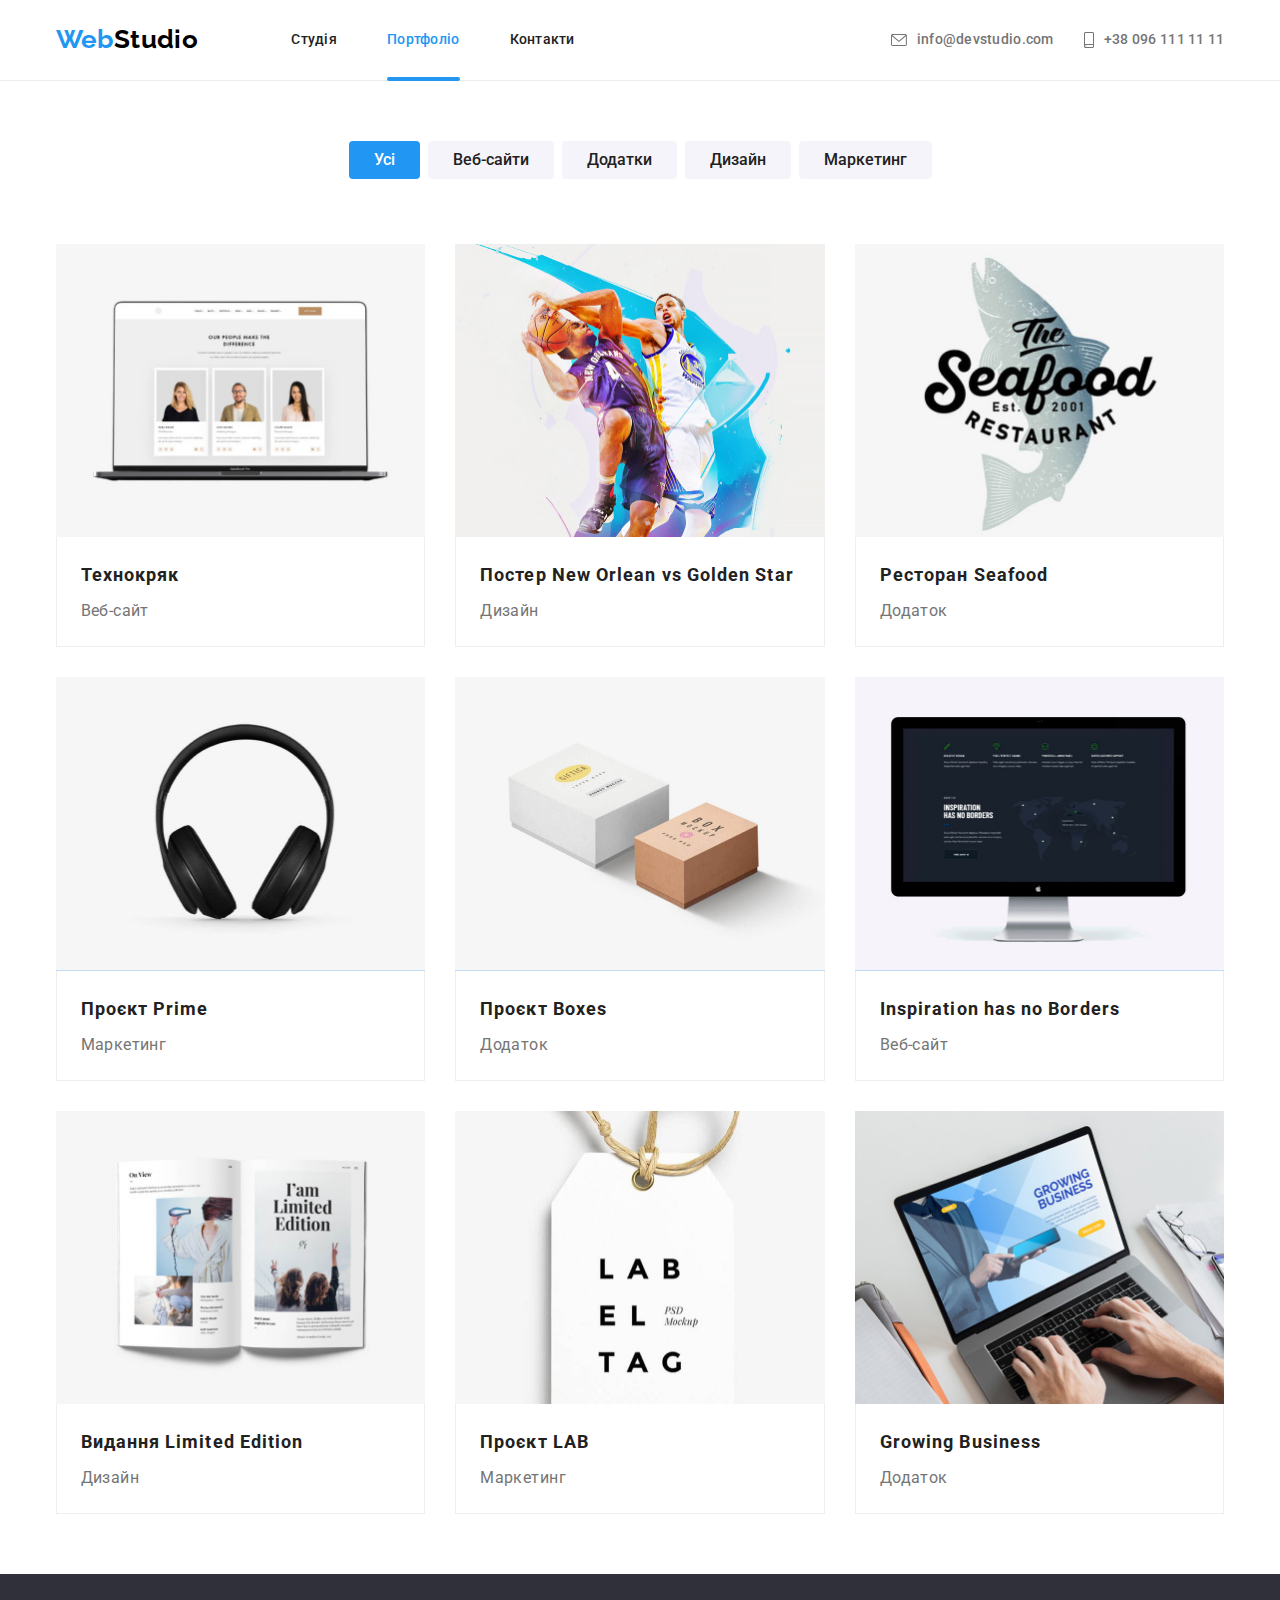
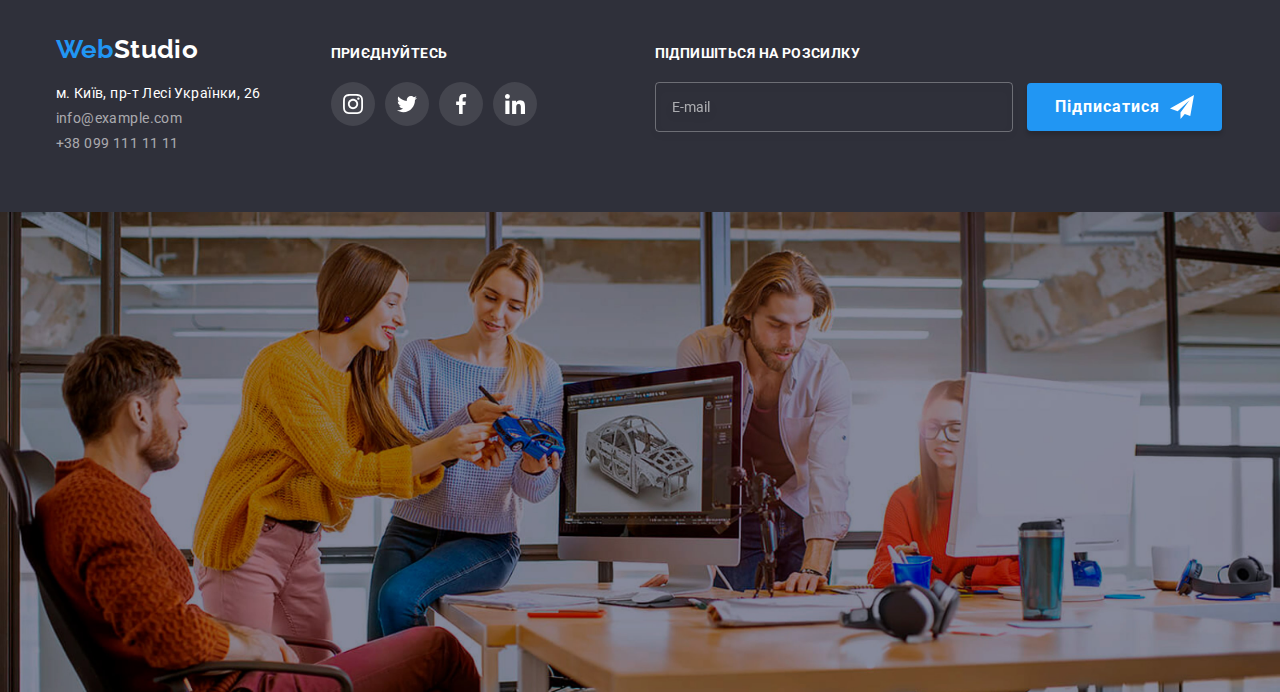
==== commit 7ffee32f: "домашнє завдання 8" ====
--- a/portfolio.html
+++ b/portfolio.html
@@ -687,3 +687,8 @@
      <script src="./js/menu.js"></script>
   </body>
 </html>
+
+
+
+
+<img src="./image/hero/hero-bg-desktop@2x.jpg" alt="">--- a/css/main.min.css
+++ b/css/main.min.css
@@ -1 +1 @@
-:root{--primary-text-color: #212121;--primary-blue-color: #2196f3;--primary-white-color: #ffffff;--p-text: #757575;--icon-color: #afb1b8;--transition: 250ms cubic-bezier(0.4, 0, 0.2, 1)}.visually-hidden{position:absolute;white-space:nowrap;width:1px;height:1px;overflow:hidden;border:0;padding:0;clip:rect(0 0 0 0);-webkit-clip-path:inset(50%);clip-path:inset(50%);margin:-1px}h1,h2,h3,h4,p{margin-top:0;margin-bottom:0}ul,ol{margin:0;padding:0;list-style:none}.link{text-decoration:none}.list{list-style:none}.container{margin:0 auto;width:100%;padding:0}img{display:block;max-width:100%;height:auto;width:100%}button{cursor:pointer}textarea{resize:none}body{background-color:var(--primary-white-color);color:var(--primary-text-color);font-family:Roboto,sans-serif;letter-spacing:.03em;font-size:14px}.section{padding-top:60px;padding-bottom:60px}.container{min-width:320px;max-width:480px;padding-left:15px;padding-right:15px}@media screen and (min-width: 768px){.container{width:768px;max-width:1199px}}@media screen and (min-width: 1200px){.container{width:1200px}}.section__title{color:var(--primary-text-color);font-weight:700;font-size:36px;line-height:1.16;text-align:center;margin-bottom:30px}@media screen and (max-width: 1199px){.container__section{display:none}}@media screen and (min-width: 1200px){.section__title{margin-bottom:50px}}.logo{font-family:Raleway,cursive;font-weight:700;font-size:26px;line-height:1.2;color:#000;text-decoration:none}.logo__accent{color:var(--primary-blue-color)}@media screen and (min-width: 767px){.logo{margin-right:87px}}@media screen and (min-width: 1200px){.logo{margin-right:93px}}@media screen and (max-width: 767px){.site-nav{display:none}}@media screen and (min-width: 768px){.page-navigatior{display:-webkit-box;display:-ms-flexbox;display:flex;-webkit-box-align:center;-ms-flex-align:center;align-items:center}.site-nav{display:-webkit-box;display:-ms-flexbox;display:flex;-webkit-box-align:center;-ms-flex-align:center;align-items:center;-webkit-column-gap:50px;-moz-column-gap:50px;column-gap:50px}.site-nav__link{position:relative;color:var(--primary-text-color);font-weight:500;line-height:1.14;letter-spacing:.02em;display:-webkit-box;display:-ms-flexbox;display:flex;-webkit-box-align:center;-ms-flex-align:center;align-items:center;text-decoration:none;padding:32px 0;-webkit-transition:color var(--transition);transition:color var(--transition)}.site-nav__link:hover,.site-nav__link:focus{color:var(--primary-blue-color)}.site-nav__link--current{color:var(--primary-blue-color)}.site-nav__link--current::after{content:"";display:block;position:absolute;left:0;bottom:-1px;width:100%;height:4px;background:var(--primary-blue-color);border-radius:2px}}@media screen and (max-width: 767px){.contacts{display:none}}@media screen and (min-width: 768px){.contacts{display:block;-webkit-box-pack:center;-ms-flex-pack:center;justify-content:center;margin-left:auto;padding:20px 0}.contact__link{color:var(--p-text);font-weight:500;font-size:12px;line-height:1.14;letter-spacing:.02em;text-decoration:none;display:-webkit-box;display:-ms-flexbox;display:flex;-webkit-box-align:center;-ms-flex-align:center;align-items:center;-webkit-transition:color var(--transition);transition:color var(--transition)}.contact__link:hover,.contact__link:focus{color:var(--primary-blue-color)}.contact__item:first-child{margin-bottom:10px}.contact__icon{margin-right:8px;fill:currentColor}}@media screen and (min-width: 1200px){.contacts{display:-webkit-box;display:-ms-flexbox;display:flex;-webkit-box-align:center;-ms-flex-align:center;align-items:center}.contact__link{font-size:14px;display:-webkit-box;display:-ms-flexbox;display:flex}.contact__item{margin-left:30px}.contact__item:first-child{margin-bottom:0px}.contact__icon{margin-right:10px;fill:currentColor}}@media screen and (min-width: 320px){.footer-contacts{display:block;text-align:center;margin-top:20px}.footer-contacts__link{color:var(--primary-white-color);text-decoration:none;font-style:normal;-webkit-transition:color var(--transition);transition:color var(--transition)}.footer-contacts__link:hover,.footer-contacts__link:focus{color:var(--primary-blue-color)}.footer-contacts__item{margin-top:10px;margin-bottom:10px}.footer-contacts__link--color{color:rgba(255,255,255,.6)}}@media screen and (min-width: 1200px){.footer-contacts{margin-top:20px;margin-right:70px;text-align:left}.footer-contacts__link{color:var(--primary-white-color);text-decoration:none;font-style:normal;-webkit-transition:color var(--transition);transition:color var(--transition)}.footer-contacts__link:hover,.footer-contacts__link:focus{color:var(--primary-blue-color)}.footer-contacts__item{margin-top:9px;margin-bottom:9px}.footer-contacts__link--color{color:rgba(255,255,255,.6)}}@media screen and (min-width: 320px){.footer-socials{display:block;text-align:center;margin-bottom:60px}.footer-socials__title{font-weight:700;font-size:14px;line-height:1.14;text-transform:uppercase;color:var(--primary-white-color);display:-webkit-box;display:-ms-flexbox;display:flex;-webkit-box-pack:center;-ms-flex-pack:center;justify-content:center;margin-bottom:20px}.footer-socials__list{display:-webkit-box;display:-ms-flexbox;display:flex;-webkit-box-pack:center;-ms-flex-pack:center;justify-content:center;gap:10px}.footer-socials__link{display:-webkit-box;display:-ms-flexbox;display:flex;-webkit-box-pack:center;-ms-flex-pack:center;justify-content:center;-webkit-box-align:center;-ms-flex-align:center;align-items:center;width:44px;height:44px;background-color:rgba(255,255,255,.1);border-radius:50%;-webkit-transition:background-color var(--transition);transition:background-color var(--transition)}.footer-socials__link:hover,.footer-socials__link:focus{background-color:var(--primary-blue-color)}.footer-socials__icon{fill:var(--primary-white-color)}}@media screen and (min-width: 1200px){.footer-socials{margin-right:auto;margin-bottom:0}.footer-socials__title{font-weight:700;font-size:14px;line-height:1.14;text-transform:uppercase;text-align:left;color:var(--primary-white-color);display:-webkit-box;display:-ms-flexbox;display:flex;-webkit-box-align:baseline;-ms-flex-align:baseline;align-items:baseline;-webkit-box-pack:start;-ms-flex-pack:start;justify-content:start;margin-bottom:20px}.footer-socials__list{display:-webkit-box;display:-ms-flexbox;display:flex;gap:10px}.footer-socials__link{display:-webkit-box;display:-ms-flexbox;display:flex;-webkit-box-pack:center;-ms-flex-pack:center;justify-content:center;-webkit-box-align:center;-ms-flex-align:center;align-items:center;width:44px;height:44px;background-color:rgba(255,255,255,.1);border-radius:50%;-webkit-transition:background-color var(--transition);transition:background-color var(--transition)}.footer-socials__link:hover,.footer-socials__link:focus{background-color:var(--primary-blue-color)}.footer-socials__icon{fill:var(--primary-white-color)}}.footer-form{width:100%}.form-subscription{display:block;margin-top:20px}.form-subscription__input{margin-bottom:20px;width:100%;max-width:450px;height:50px;padding:15px 16px;border:1px solid rgba(255,255,255,.3);-webkit-filter:drop-shadow(0px 4px 4px rgba(0, 0, 0, 0.15));filter:drop-shadow(0px 4px 4px rgba(0, 0, 0, 0.15));border-radius:4px;outline:#fff;background-color:rgba(0,0,0,0);color:var(--primary-white-color)}.form-subscription__input::-webkit-input-placeholder{color:rgba(255,255,255,.6)}.form-subscription__input::-moz-placeholder{color:rgba(255,255,255,.6)}.form-subscription__input:-ms-input-placeholder{color:rgba(255,255,255,.6)}.form-subscription__input::-ms-input-placeholder{color:rgba(255,255,255,.6)}.form-subscription__input::placeholder{color:rgba(255,255,255,.6)}.form-subscription__btn{color:var(--primary-white-color);background-color:var(--primary-blue-color);border:var(--primary-blue-color);font-weight:700;font-size:16px;line-height:1.8;letter-spacing:.06em;-webkit-box-shadow:0px 4px 4px rgba(0,0,0,.15);box-shadow:0px 4px 4px rgba(0,0,0,.15);border-radius:4px;padding:10px 28px;display:-webkit-box;display:-ms-flexbox;display:flex;-webkit-box-align:center;-ms-flex-align:center;align-items:center;margin-left:auto;margin-right:auto}.form-subscription__icon{margin-left:10px}@media screen and (min-width: 1200px){.footer-form{width:570px;margin-left:auto}.form-subscription{display:-webkit-box;display:-ms-flexbox;display:flex;-webkit-box-pack:center;-ms-flex-pack:center;justify-content:center;-webkit-box-align:center;-ms-flex-align:center;align-items:center}.form-subscription__input{width:358px;height:50px;border:1px solid rgba(255,255,255,.3);-webkit-filter:drop-shadow(0px 4px 4px rgba(0, 0, 0, 0.15));filter:drop-shadow(0px 4px 4px rgba(0, 0, 0, 0.15));border-radius:4px;outline:#fff;margin-right:12px;margin-bottom:0;padding:15px 16px;background-color:rgba(0,0,0,0);color:var(--primary-white-color)}.form-subscription__input::-webkit-input-placeholder{color:rgba(255,255,255,.6)}.form-subscription__input::-moz-placeholder{color:rgba(255,255,255,.6)}.form-subscription__input:-ms-input-placeholder{color:rgba(255,255,255,.6)}.form-subscription__input::-ms-input-placeholder{color:rgba(255,255,255,.6)}.form-subscription__input::placeholder{color:rgba(255,255,255,.6)}.form-subscription__btn{color:var(--primary-white-color);background-color:var(--primary-blue-color);border:var(--primary-blue-color);font-weight:700;font-size:16px;line-height:1.8;letter-spacing:.06em;-webkit-box-shadow:0px 4px 4px rgba(0,0,0,.15);box-shadow:0px 4px 4px rgba(0,0,0,.15);border-radius:4px;padding:10px 28px;display:-webkit-box;display:-ms-flexbox;display:flex;-webkit-box-align:center;-ms-flex-align:center;align-items:center}.form-subscription__icon{margin-left:10px}}.backdrop.is-hidden{visibility:hidden;opacity:0;pointer-events:none}.backdrop{position:fixed;top:0;left:0;width:100%;height:100%;opacity:1;background-color:rgba(0,0,0,.2);z-index:1;-webkit-transition:opacity var(--transition),visibility var(--transition);transition:opacity var(--transition),visibility var(--transition)}.modal{position:absolute;top:50%;left:50%;-webkit-transform:translate(-50%, -50%);transform:translate(-50%, -50%);width:100%;max-width:450px;max-height:609px;background-color:#fff;padding:40px}.modal__btn{position:absolute;top:8px;right:8px;width:30px;height:30px;background-color:rgba(0,0,0,0);border:1px solid rgba(0,0,0,.1);border-radius:50%;display:-webkit-box;display:-ms-flexbox;display:flex;-webkit-box-pack:center;-ms-flex-pack:center;justify-content:center;-webkit-box-align:center;-ms-flex-align:center;align-items:center;padding:1px 6px}.modal__btn:hover,.modal__btn:focus{fill:#2196f3}@media screen and (min-width: 1200px){.modal{min-width:528px;min-height:581px}}.modal__title{font-weight:700;font-size:20px;line-height:1.5;text-align:center;margin-bottom:12px}.modal-form{display:-webkit-box;display:-ms-flexbox;display:flex;-webkit-box-orient:vertical;-webkit-box-direction:normal;-ms-flex-direction:column;flex-direction:column}.modal-field{font-size:12px;line-height:1.16;letter-spacing:.01em;color:var(--p-text);margin-bottom:10px}.modal-field__span{position:relative}.modal-field__input{width:100%;height:40px;padding-left:42px;border:1px solid rgba(33,33,33,.2);border-radius:4px;outline:var(--primary-white-color);-webkit-transition:border-color var(--transition);transition:border-color var(--transition)}.modal-field__input:focus{border-color:var(--primary-blue-color)}.modal-field__icon{position:absolute;top:50%;left:12px;-webkit-transform:translateY(-50%);transform:translateY(-50%);-webkit-transition:fill var(--transition);transition:fill var(--transition)}.modal-field__input:focus+.modal-field__icon{fill:var(--primary-blue-color)}.modal-form__modal-field{margin-bottom:20px}.modal-field__descr{display:block;margin-bottom:4px}.modal-field__comment{width:100%;height:120px;border:1px solid rgba(33,33,33,.2);border-radius:4px;padding:12px 16px;letter-spacing:.01em;outline:var(--primary-white-color);-webkit-transition:border-color var(--transition);transition:border-color var(--transition)}.modal-field__comment::-webkit-input-placeholder{color:rgba(117,117,117,.5)}.modal-field__comment::-moz-placeholder{color:rgba(117,117,117,.5)}.modal-field__comment:-ms-input-placeholder{color:rgba(117,117,117,.5)}.modal-field__comment::-ms-input-placeholder{color:rgba(117,117,117,.5)}.modal-field__comment::placeholder{color:rgba(117,117,117,.5)}.modal-field__comment:focus{border-color:var(--primary-blue-color)}.form-field-policy{color:var(--p-text);margin-top:20px;margin-bottom:30px;text-align:center}.modal-check{display:-webkit-box;display:-ms-flexbox;display:flex;-webkit-box-pack:center;-ms-flex-pack:center;justify-content:center;-webkit-box-align:center;-ms-flex-align:center;align-items:center;margin-bottom:30px;color:var(--p-text)}.modal-check__input{position:absolute;-webkit-appearance:none;-moz-appearance:none;appearance:none}.modal-check__checkbox{position:absolute;left:40px;cursor:pointer}.modal-check__input:focus+.modal-check__checkbox{-webkit-box-shadow:0 0 0 1px rgba(33,150,243,.5);box-shadow:0 0 0 1px rgba(33,150,243,.5)}.modal-check__input:checked+.modal-check__checkbox{background-color:var(--primary-blue-color);border:1px solid var(--primary-blue-color);border-radius:2px}.modal-check__icon{fill:var(--primary-white-color)}.check-success{position:absolute;left:40px;width:16px;height:15px;border:2px solid var(--primary-text-color);border-radius:2px;fill:rgba(0,0,0,0);display:-webkit-box;display:-ms-flexbox;display:flex;-webkit-box-pack:center;-ms-flex-pack:center;justify-content:center;-webkit-box-align:center;-ms-flex-align:center;align-items:center;cursor:pointer}.modal-check__input:checked~.check-success{display:none}.modal-check__text{font-size:12px;line-height:1.17;letter-spacing:.03em;color:#757575;margin-left:8px}.modal-check__link{color:var(--primary-blue-color)}.modal-form__btn{-ms-flex-item-align:center;align-self:center;font-weight:700;font-size:16px;line-height:1.8;letter-spacing:.06em;font-family:inherit;-webkit-box-shadow:0px 4px 4px rgba(0,0,0,.15);box-shadow:0px 4px 4px rgba(0,0,0,.15);border-radius:4px;padding:10px 52px;color:var(--primary-white-color);background-color:var(--primary-blue-color);border:var(--primary-blue-color);-webkit-transition:background-color var(--transition),-webkit-box-shadow var(--transition);transition:background-color var(--transition),-webkit-box-shadow var(--transition);transition:background-color var(--transition),box-shadow var(--transition);transition:background-color var(--transition),box-shadow var(--transition),-webkit-box-shadow var(--transition)}.modal-form__btn:hover,.modal-form__btn:focus{background-color:#188ce8;-webkit-box-shadow:0px 4px 4px rgba(0,0,0,.15);box-shadow:0px 4px 4px rgba(0,0,0,.15)}@media screen and (min-width: 1200px){.modal-check__checkbox{left:52px}.check-success{left:52px}.modal-check__text{font-size:14px}}@media screen and (max-width: 767px){.mobile-menu{position:fixed;top:0;left:0;width:100%;height:100%;z-index:100;opacity:0;visibility:hidden;pointer-events:none;background-color:#fff;-webkit-transition:opacity var(--transition),visibility var(--transition);transition:opacity var(--transition),visibility var(--transition)}.mobile-menu.is-open{opacity:1;visibility:visible;pointer-events:auto}.mobile-menu{position:fixed;top:0;left:0;z-index:1;background-color:#fff;width:100vw;height:100vh}.mobile-menu__container{display:-webkit-box;display:-ms-flexbox;display:flex;-webkit-box-orient:vertical;-webkit-box-direction:normal;-ms-flex-direction:column;flex-direction:column;-webkit-box-pack:justify;-ms-flex-pack:justify;justify-content:space-between;height:100%;margin:0 auto;width:100%;padding-left:40px}.mobile-menu-nav{padding-top:48px}.mobile-menu__close-btn{position:absolute;right:15px;top:0;display:block;width:40px;height:40px;margin-left:auto;padding:10px 0 0 0;border:none;background-color:var(--bg-page-colour)}.mobile-menu__close-icon{padding:11px;width:40px;height:40px}.mobile-nav__item:not(:last-child){margin-bottom:32px}.mobile-nav__link{text-decoration:none;font-weight:500;font-size:40px;line-height:1.175;letter-spacing:.02em;color:#212121}.mobile-nav__link--current{color:var(--primary-blue-color)}.mobile-contact__item:not(:last-child){margin-bottom:32px}.mobile-contact__link{font-weight:500;font-size:34px;line-height:1.17;letter-spacing:.02em;text-decoration:none;color:var(--primary-blue-color)}.mobile-contact__link-mail{font-weight:500;font-size:24px;line-height:1.17;letter-spacing:.02em;text-decoration:none;color:var(--p-text)}.mobile-socials-menu{display:-webkit-box;display:-ms-flexbox;display:flex;margin-top:64px;padding-bottom:48px}.mobile-socials-menu__item{padding-left:10px;padding-right:10px}.mobile-socials-menu__item:first-child{padding-left:0}.mobile-socials-menu__item:last-child{padding-right:0}.mobile-socials-menu__link{position:relative;font-weight:500;font-size:18px;line-height:1.22;letter-spacing:.02em;text-decoration:none;color:var(--primary-blue-color)}.mobile-socials-menu__link::after{content:"";position:absolute;bottom:50%;width:20px;height:1px;border:1px solid rgba(33,33,33,.2);-webkit-transform:rotate(90deg);transform:rotate(90deg)}.mobile-socials-menu__link-end{font-weight:500;font-size:18px;line-height:1.22;letter-spacing:.02em;text-decoration:none;color:var(--primary-blue-color)}}@media screen and (min-width: 768px){.mobile-menu{display:none}}@media screen and (min-width: 768px){.footer-tablet{display:-webkit-box;display:-ms-flexbox;display:flex;-webkit-box-align:baseline;-ms-flex-align:baseline;align-items:baseline;-ms-flex-pack:distribute;justify-content:space-around}}@media screen and (min-width: 1200px){.footer-tablet{display:-webkit-box;display:-ms-flexbox;display:flex;text-align:left;-webkit-box-pack:center;-ms-flex-pack:center;justify-content:center}}.footer-logo{font-family:Raleway,cursive;font-weight:700;font-size:26px;line-height:1.2;text-decoration:none;color:var(--primary-white-color)}.footer-logo__accent{color:var(--primary-blue-color)}.page-header{border-bottom:1px solid #ececec}@media screen and (max-width: 767px){.open-menu-btn{line-height:0;border:none;background-color:rgba(0,0,0,0);padding:0}.open-menu-btn__icon{width:40px;height:40px}}@media screen and (min-width: 768px){.open-menu-btn{display:none}.page-navigatior{display:-webkit-box;display:-ms-flexbox;display:flex;-webkit-box-align:center;-ms-flex-align:center;align-items:center}}@media screen and (min-width: 1200px){.page-header{padding:0}}.hero{max-width:1600px;margin-left:auto;margin-right:auto;background-color:#c4c4c4;padding-top:118px;padding-bottom:118px;text-align:center;background-image:-webkit-gradient(linear, left top, left bottom, from(rgba(47, 48, 58, 0.4)), to(rgba(47, 48, 58, 0.4))),url("../../image/hero/hero-bg-mobile.jpg");background-image:linear-gradient(rgba(47, 48, 58, 0.4), rgba(47, 48, 58, 0.4)),url("../../image/hero/hero-bg-mobile.jpg");background-position:center top;background-repeat:no-repeat;background-size:cover}@media sceen and (min-device-pixel-ratio: 2)and (max-width: 767px),sceen and (-webkit-min-device-pixel-ratio: 2)and (max-width: 767px),sceen and (min-resolution: 192dpi)and (max-width: 767px),sceen and (min-resolution: 2dppx)and (max-width: 767px){.hero{background-image:-webkit-gradient(linear, left top, left bottom, from(rgba(47, 48, 58, 0.4)), to(rgba(47, 48, 58, 0.4))),url("../../image/hero/hero-bg-mobile@2x.jpg");background-image:linear-gradient(rgba(47, 48, 58, 0.4), rgba(47, 48, 58, 0.4)),url("../../image/hero/hero-bg-mobile@2x.jpg")}}.hero__title{color:var(--primary-white-color);font-weight:900;font-size:26px;line-height:1.62;text-align:center;letter-spacing:.06em;text-transform:uppercase;margin-left:auto;margin-right:auto;margin-bottom:30px}.hero__btn{color:var(--primary-white-color);background-color:var(--primary-blue-color);border:var(--primary-blue-color);font-weight:700;font-size:16px;line-height:1.8;letter-spacing:.06em;font-family:inherit;-webkit-box-shadow:0px 4px 4px rgba(0,0,0,.15);box-shadow:0px 4px 4px rgba(0,0,0,.15);border-radius:4px;padding:10px 24px}@media screen and (min-width: 768px){.hero{background-image:-webkit-gradient(linear, left top, left bottom, from(rgba(47, 48, 58, 0.4)), to(rgba(47, 48, 58, 0.4))),url("../image/hero/hero-bg-tablet.jpg");background-image:linear-gradient(rgba(47, 48, 58, 0.4), rgba(47, 48, 58, 0.4)),url("../image/hero/hero-bg-tablet.jpg");background-position:center top;background-repeat:no-repeat;background-size:cover}.hero__title{max-width:360px}}@media screen and (min-device-pixel-ratio: 2)and (min-width: 768px),screen and (-webkit-min-device-pixel-ratio: 2)and (min-width: 768px),screen and (min-resolution: 192dpi)and (min-width: 768px),screen and (min-resolution: 2dppx)and (min-width: 768px){.hero{background-image:-webkit-gradient(linear, left top, left bottom, from(rgba(47, 48, 58, 0.4)), to(rgba(47, 48, 58, 0.4))),url("../image/hero/hero-bg-tablet@2x.jpg");background-image:linear-gradient(rgba(47, 48, 58, 0.4), rgba(47, 48, 58, 0.4)),url("../image/hero/hero-bg-tablet@2x.jpg");background-position:center top;background-repeat:no-repeat;background-size:cover}}@media screen and (min-width: 1200px){.hero{background-image:-webkit-gradient(linear, left top, left bottom, from(rgba(47, 48, 58, 0.4)), to(rgba(47, 48, 58, 0.4))),url("../../image/hero/hero-bg-desktop.jpg");background-image:linear-gradient(rgba(47, 48, 58, 0.4), rgba(47, 48, 58, 0.4)),url("../../image/hero/hero-bg-desktop.jpg");padding-top:200px;padding-bottom:200px}.hero__title{font-size:44px;line-height:1.36;max-width:696px}.hero__btn{padding:10px 32px}}@media screen and (min-device-pixel-ratio: 2)and (min-width: 1200px),screen and (-webkit-min-device-pixel-ratio: 2)and (min-width: 1200px),screen and (min-resolution: 192dpi)and (min-width: 1200px),screen and (min-resolution: 2dppx)and (min-width: 1200px){.hero{background-image:-webkit-gradient(linear, left top, left bottom, from(rgba(47, 48, 58, 0.4)), to(rgba(47, 48, 58, 0.4))),url("../../image/hero/hero-bg-desktop@2x.jpg");background-image:linear-gradient(rgba(47, 48, 58, 0.4), rgba(47, 48, 58, 0.4)),url("../../image/hero/hero-bg-desktop@2x.jpg");padding-top:200px;padding-bottom:200px}}.features{text-align:center}.feature__item{-ms-flex-preferred-size:calc((100% - 90px)/4);flex-basis:calc((100% - 90px)/4);-webkit-box-align:center;-ms-flex-align:center;align-items:center}.feature__item:not(:last-child){margin-bottom:30px}.feature__icon{width:100%;height:120px;display:-webkit-box;display:-ms-flexbox;display:flex;-webkit-box-pack:center;-ms-flex-pack:center;justify-content:center;-webkit-box-align:center;-ms-flex-align:center;align-items:center;background-color:#f5f4fa;border-radius:4px;margin-bottom:30px}.feature__title{color:var(--primary-text-color);font-weight:700;line-height:1.14;font-size:14px;text-transform:uppercase;margin-bottom:10px}.feature__text{color:var(--p-text);line-height:1.7}@media screen and (min-width: 768px){.features{display:-webkit-box;display:-ms-flexbox;display:flex;-webkit-box-orient:horizontal;-webkit-box-direction:normal;-ms-flex-direction:row;flex-direction:row;-ms-flex-wrap:wrap;flex-wrap:wrap;-webkit-column-gap:30px;-moz-column-gap:30px;column-gap:30px;text-align:left}.feature__item{width:354px}.feature__icon{width:354px;padding-top:25px;padding-bottom:25px;display:-webkit-box;display:-ms-flexbox;display:flex;-webkit-box-pack:center;-ms-flex-pack:center;justify-content:center;-webkit-box-align:center;-ms-flex-align:center;align-items:center;margin-bottom:30px;text-align:start}}@media screen and (min-width: 1200px){.features{-ms-flex-wrap:nowrap;flex-wrap:nowrap}.feature__icon{width:270px;height:120px}}@media screen and (max-width: 1199px){.section__container{display:none}}@media screen and (min-width: 1200px){.section__container{display:block;padding-top:0px;padding-bottom:94px}.work-list{display:-webkit-box;display:-ms-flexbox;display:flex;-webkit-column-gap:30px;-moz-column-gap:30px;column-gap:30px}.work-list__image{-ms-flex-preferred-size:calc((100% - 60px)/3);flex-basis:calc((100% - 60px)/3);position:relative}.work-list__descr{width:370px;height:70px;position:absolute;bottom:0;display:-webkit-box;display:-ms-flexbox;display:flex;-webkit-box-pack:center;-ms-flex-pack:center;justify-content:center;-webkit-box-align:center;-ms-flex-align:center;align-items:center;text-transform:uppercase;font-weight:700;line-height:1.14;color:var(--primary-white-color);background-color:rgba(47,48,58,.8)}}.team-list{row-gap:30px}.team-list__card{background-color:var(--primary-white-color);max-width:450px;-webkit-box-shadow:0px 1px 3px rgba(0,0,0,.12),0px 1px 1px rgba(0,0,0,.14),0px 2px 1px rgba(0,0,0,.2);box-shadow:0px 1px 3px rgba(0,0,0,.12),0px 1px 1px rgba(0,0,0,.14),0px 2px 1px rgba(0,0,0,.2);border-radius:0px 0px 4px 4px}.team-list__card:not(:last-child){margin-bottom:30px}.team-list__title{font-weight:500;font-size:16px;line-height:1.18;text-align:center;padding-top:30px;margin-bottom:10px}.team-list__text{color:var(--p-text);font-size:16px;line-height:1.18;text-align:center;margin-bottom:16px}.socials{display:-webkit-box;display:-ms-flexbox;display:flex;-webkit-box-pack:center;-ms-flex-pack:center;justify-content:center;-webkit-box-align:center;-ms-flex-align:center;align-items:center;padding-bottom:24px;gap:10px}.socials__link{display:-webkit-box;display:-ms-flexbox;display:flex;-webkit-box-pack:center;-ms-flex-pack:center;justify-content:center;-webkit-box-align:center;-ms-flex-align:center;align-items:center;width:44px;height:44px;border-radius:50%;color:var(--icon-color);-webkit-transition:color var(--transition),background-color var(--transition);transition:color var(--transition),background-color var(--transition)}.socials__link:hover,.socials__link:focus{background-color:var(--primary-blue-color);color:var(--primary-white-color)}.socials__icon{fill:currentColor}@media screen and (min-width: 768px){.team-list{display:-webkit-box;display:-ms-flexbox;display:flex;-ms-flex-wrap:wrap;flex-wrap:wrap;gap:30px}.team-list__card{width:calc((100% - 30px)/2);max-width:354px;background-color:var(--primary-white-color);-webkit-box-shadow:0px 1px 3px rgba(0,0,0,.12),0px 1px 1px rgba(0,0,0,.14),0px 2px 1px rgba(0,0,0,.2);box-shadow:0px 1px 3px rgba(0,0,0,.12),0px 1px 1px rgba(0,0,0,.14),0px 2px 1px rgba(0,0,0,.2);border-radius:0px 0px 4px 4px}.team-list__card:not(:last-child){margin-bottom:0}.team-list__title{font-weight:500;font-size:16px;line-height:1.18;text-align:center;padding-top:30px;margin-bottom:10px}.team-list__text{color:var(--p-text);font-size:16px;line-height:1.18;text-align:center;margin-bottom:16px}.socials{display:-webkit-box;display:-ms-flexbox;display:flex;-webkit-box-pack:center;-ms-flex-pack:center;justify-content:center;-webkit-box-align:center;-ms-flex-align:center;align-items:center;padding-bottom:24px;gap:10px}.socials__link{display:-webkit-box;display:-ms-flexbox;display:flex;-webkit-box-pack:center;-ms-flex-pack:center;justify-content:center;-webkit-box-align:center;-ms-flex-align:center;align-items:center;width:44px;height:44px;border-radius:50%;color:var(--icon-color);-webkit-transition:color var(--transition),background-color var(--transition);transition:color var(--transition),background-color var(--transition)}.socials__link:hover,.socials__link:focus{background-color:var(--primary-blue-color);color:var(--primary-white-color)}.socials__icon{fill:currentColor}}@media screen and (min-width: 1200px){.team-list{-ms-flex-wrap:nowrap;flex-wrap:nowrap}.team-list__card{-ms-flex-preferred-size:calc((100% - 90px)/4);flex-basis:calc((100% - 90px)/4)}}.clients{display:-webkit-box;display:-ms-flexbox;display:flex;-ms-flex-wrap:wrap;flex-wrap:wrap;gap:30px}.client__item{width:calc((100% - 30px)/2)}.client__link{display:-webkit-box;display:-ms-flexbox;display:flex;-webkit-box-pack:center;-ms-flex-pack:center;justify-content:center;-webkit-box-align:center;-ms-flex-align:center;align-items:center;width:100%;height:92px;color:var(--icon-color);border-radius:4px;border:1px solid var(--icon-color);-webkit-transition:color var(--transition),border-color var(--transition);transition:color var(--transition),border-color var(--transition)}.client__link:hover,.client__link:focus,.client__link:active{color:var(--primary-blue-color);border-color:var(--primary-blue-color)}.client__icon{fill:currentColor}@media screen and (min-width: 768px){.client__item{width:calc((100% - 60px)/3)}}@media screen and (min-width: 1200px){.clients{-ms-flex-wrap:nowrap;flex-wrap:nowrap}.client__item{width:calc((100% - 150px)/6)}}.filter-list{display:-webkit-box;display:-ms-flexbox;display:flex;-ms-flex-wrap:wrap;flex-wrap:wrap;max-width:330px;-webkit-column-gap:8px;-moz-column-gap:8px;column-gap:8px;margin-bottom:40px}.filter-list__item{margin-bottom:15px}.filter-list__btn{color:var(--primary-text-color);background-color:#f5f4fa;font-weight:500;font-size:16px;line-height:1.6;font-family:inherit;display:inline-block;border-radius:4px;border-color:#f5f4fa;border-style:none;padding:6px 25px;-webkit-transition:background-color var(--transition),color var(--transition),-webkit-box-shadow var(--transition);transition:background-color var(--transition),color var(--transition),-webkit-box-shadow var(--transition);transition:background-color var(--transition),color var(--transition),box-shadow var(--transition);transition:background-color var(--transition),color var(--transition),box-shadow var(--transition),-webkit-box-shadow var(--transition)}.filter-list__btn:hover,.filter-list__btn:focus{color:var(--primary-white-color);background-color:var(--primary-blue-color);-webkit-box-shadow:0px 3px 1px rgba(0,0,0,.1),0px 1px 2px rgba(0,0,0,.08),0px 2px 2px rgba(0,0,0,.12);box-shadow:0px 3px 1px rgba(0,0,0,.1),0px 1px 2px rgba(0,0,0,.08),0px 2px 2px rgba(0,0,0,.12)}.filter-list__btn--current{background-color:var(--primary-blue-color);color:var(--primary-white-color)}@media screen and (min-width: 768px){.filter-list{-webkit-box-pack:center;-ms-flex-pack:center;justify-content:center;-ms-flex-wrap:nowrap;flex-wrap:nowrap;max-width:100%;margin-bottom:14px}}@media screen and (min-width: 1200px){.filter-list{margin-bottom:50px}}.portfolio{display:-webkit-box;display:-ms-flexbox;display:flex;-ms-flex-wrap:wrap;flex-wrap:wrap;row-gap:30px}.portfolio__item{width:100%}.portfolio__link{display:block;text-decoration:none;-webkit-transition:-webkit-box-shadow var(--transition);transition:-webkit-box-shadow var(--transition);transition:box-shadow var(--transition);transition:box-shadow var(--transition), -webkit-box-shadow var(--transition)}.portfolio__link:hover,.portfolio__link:focus{-webkit-box-shadow:0px 1px 1px rgba(0,0,0,.12),0px 4px 4px rgba(0,0,0,.06),1px 4px 6px rgba(0,0,0,.16);box-shadow:0px 1px 1px rgba(0,0,0,.12),0px 4px 4px rgba(0,0,0,.06),1px 4px 6px rgba(0,0,0,.16)}.portfolio__overlay{position:relative;overflow:hidden}.portfolio__border{border:1px solid #eee;border-top:none;padding:20px 24px}.portfolio__title{color:var(--primary-text-color);font-weight:700;font-size:18px;line-height:2;letter-spacing:.06em;margin-bottom:4px}.portfolio__descr{color:var(--p-text);font-size:16px;line-height:1.8}.portfolio__content{position:absolute;bottom:0;width:100%;height:100%;background-color:rgba(33,150,243,.9);color:var(--primary-white-color);font-size:18px;line-height:1.5;display:-webkit-box;display:-ms-flexbox;display:flex;-webkit-box-pack:center;-ms-flex-pack:center;justify-content:center;-webkit-box-align:center;-ms-flex-align:center;align-items:center;padding:63px 24px;-webkit-transform:translateY(100%);transform:translateY(100%);-webkit-transition:-webkit-transform var(--transition);transition:-webkit-transform var(--transition);transition:transform var(--transition);transition:transform var(--transition), -webkit-transform var(--transition)}.portfolio__link:hover .portfolio__content,.portfolio__link:focus .portfolio__content{-webkit-transform:translateY(0);transform:translateY(0)}@media screen and (min-width: 768px){.portfolio{gap:30px}.portfolio__item{-ms-flex-preferred-size:calc((100% - 30px)/2);flex-basis:calc((100% - 30px)/2)}.portfolio__first-card{padding-bottom:56px}}@media screen and (min-width: 1200px){.portfolio__item{-ms-flex-preferred-size:calc((100% - 60px)/3);flex-basis:calc((100% - 60px)/3)}.portfolio__first-card{padding-bottom:20px}}.footer{background-color:#2f303a;padding-top:60px;padding-bottom:60px}.footer__item{margin-bottom:60px}@media screen and (min-width: 1200px){.footer{display:-webkit-box;display:-ms-flexbox;display:flex}.footer__item{margin:0}}.container--flex{display:-webkit-box;display:-ms-flexbox;display:flex;-webkit-box-align:center;-ms-flex-align:center;align-items:center}@media screen and (max-width: 767px){.container--flex{-webkit-box-pack:justify;-ms-flex-pack:justify;justify-content:space-between;padding-top:10px;padding-bottom:10px}}.section--grey{background-color:#f5f4fa}@media screen and (min-width: 320px){.container--baseline{display:block;text-align:center}}@media screen and (min-width: 1200px){.container--baseline{display:-webkit-box;display:-ms-flexbox;display:flex;-webkit-box-align:baseline;-ms-flex-align:baseline;align-items:baseline}}/*# sourceMappingURL=main.min.css.map */+:root{--primary-text-color: #212121;--primary-blue-color: #2196f3;--primary-white-color: #ffffff;--p-text: #757575;--icon-color: #afb1b8;--transition: 250ms cubic-bezier(0.4, 0, 0.2, 1)}.visually-hidden{position:absolute;white-space:nowrap;width:1px;height:1px;overflow:hidden;border:0;padding:0;clip:rect(0 0 0 0);-webkit-clip-path:inset(50%);clip-path:inset(50%);margin:-1px}h1,h2,h3,h4,p{margin-top:0;margin-bottom:0}ul,ol{margin:0;padding:0;list-style:none}.link{text-decoration:none}.list{list-style:none}.container{margin:0 auto;width:100%;padding:0}img{display:block;max-width:100%;height:auto;width:100%}button{cursor:pointer}textarea{resize:none}body{background-color:var(--primary-white-color);color:var(--primary-text-color);font-family:Roboto,sans-serif;letter-spacing:.03em;font-size:14px}.section{padding-top:60px;padding-bottom:60px}.container{min-width:320px;max-width:480px;padding-left:15px;padding-right:15px}@media screen and (min-width: 768px){.container{width:768px;max-width:1199px}}@media screen and (min-width: 1200px){.container{width:1200px}}.section__title{color:var(--primary-text-color);font-weight:700;font-size:36px;line-height:1.16;text-align:center;margin-bottom:30px}@media screen and (max-width: 1199px){.container__section{display:none}}@media screen and (min-width: 1200px){.section__title{margin-bottom:50px}}.logo{font-family:Raleway,cursive;font-weight:700;font-size:26px;line-height:1.2;color:#000;text-decoration:none}.logo__accent{color:var(--primary-blue-color)}@media screen and (min-width: 767px){.logo{margin-right:87px}}@media screen and (min-width: 1200px){.logo{margin-right:93px}}@media screen and (max-width: 767px){.site-nav{display:none}}@media screen and (min-width: 768px){.page-navigatior{display:-webkit-box;display:-ms-flexbox;display:flex;-webkit-box-align:center;-ms-flex-align:center;align-items:center}.site-nav{display:-webkit-box;display:-ms-flexbox;display:flex;-webkit-box-align:center;-ms-flex-align:center;align-items:center;-webkit-column-gap:50px;-moz-column-gap:50px;column-gap:50px}.site-nav__link{position:relative;color:var(--primary-text-color);font-weight:500;line-height:1.14;letter-spacing:.02em;display:-webkit-box;display:-ms-flexbox;display:flex;-webkit-box-align:center;-ms-flex-align:center;align-items:center;text-decoration:none;padding:32px 0;-webkit-transition:color var(--transition);transition:color var(--transition)}.site-nav__link:hover,.site-nav__link:focus{color:var(--primary-blue-color)}.site-nav__link--current{color:var(--primary-blue-color)}.site-nav__link--current::after{content:"";display:block;position:absolute;left:0;bottom:-1px;width:100%;height:4px;background:var(--primary-blue-color);border-radius:2px}}@media screen and (max-width: 767px){.contacts{display:none}}@media screen and (min-width: 768px){.contacts{display:block;-webkit-box-pack:center;-ms-flex-pack:center;justify-content:center;margin-left:auto;padding:20px 0}.contact__link{color:var(--p-text);font-weight:500;font-size:12px;line-height:1.14;letter-spacing:.02em;text-decoration:none;display:-webkit-box;display:-ms-flexbox;display:flex;-webkit-box-align:center;-ms-flex-align:center;align-items:center;-webkit-transition:color var(--transition);transition:color var(--transition)}.contact__link:hover,.contact__link:focus{color:var(--primary-blue-color)}.contact__item:first-child{margin-bottom:10px}.contact__icon{margin-right:8px;fill:currentColor}}@media screen and (min-width: 1200px){.contacts{display:-webkit-box;display:-ms-flexbox;display:flex;-webkit-box-align:center;-ms-flex-align:center;align-items:center}.contact__link{font-size:14px;display:-webkit-box;display:-ms-flexbox;display:flex}.contact__item{margin-left:30px}.contact__item:first-child{margin-bottom:0px}.contact__icon{margin-right:10px;fill:currentColor}}@media screen and (min-width: 320px){.footer-contacts{display:block;text-align:center;margin-top:20px}.footer-contacts__link{color:var(--primary-white-color);text-decoration:none;font-style:normal;-webkit-transition:color var(--transition);transition:color var(--transition)}.footer-contacts__link:hover,.footer-contacts__link:focus{color:var(--primary-blue-color)}.footer-contacts__item{margin-top:10px;margin-bottom:10px}.footer-contacts__link--color{color:rgba(255,255,255,.6)}}@media screen and (min-width: 1200px){.footer-contacts{margin-top:20px;margin-right:70px;text-align:left}.footer-contacts__link{color:var(--primary-white-color);text-decoration:none;font-style:normal;-webkit-transition:color var(--transition);transition:color var(--transition)}.footer-contacts__link:hover,.footer-contacts__link:focus{color:var(--primary-blue-color)}.footer-contacts__item{margin-top:9px;margin-bottom:9px}.footer-contacts__link--color{color:rgba(255,255,255,.6)}}@media screen and (min-width: 320px){.footer-socials{display:block;text-align:center;margin-bottom:60px}.footer-socials__title{font-weight:700;font-size:14px;line-height:1.14;text-transform:uppercase;color:var(--primary-white-color);display:-webkit-box;display:-ms-flexbox;display:flex;-webkit-box-pack:center;-ms-flex-pack:center;justify-content:center;margin-bottom:20px}.footer-socials__list{display:-webkit-box;display:-ms-flexbox;display:flex;-webkit-box-pack:center;-ms-flex-pack:center;justify-content:center;gap:10px}.footer-socials__link{display:-webkit-box;display:-ms-flexbox;display:flex;-webkit-box-pack:center;-ms-flex-pack:center;justify-content:center;-webkit-box-align:center;-ms-flex-align:center;align-items:center;width:44px;height:44px;background-color:rgba(255,255,255,.1);border-radius:50%;-webkit-transition:background-color var(--transition);transition:background-color var(--transition)}.footer-socials__link:hover,.footer-socials__link:focus{background-color:var(--primary-blue-color)}.footer-socials__icon{fill:var(--primary-white-color)}}@media screen and (min-width: 1200px){.footer-socials{margin-right:auto;margin-bottom:0}.footer-socials__title{font-weight:700;font-size:14px;line-height:1.14;text-transform:uppercase;text-align:left;color:var(--primary-white-color);display:-webkit-box;display:-ms-flexbox;display:flex;-webkit-box-align:baseline;-ms-flex-align:baseline;align-items:baseline;-webkit-box-pack:start;-ms-flex-pack:start;justify-content:start;margin-bottom:20px}.footer-socials__list{display:-webkit-box;display:-ms-flexbox;display:flex;gap:10px}.footer-socials__link{display:-webkit-box;display:-ms-flexbox;display:flex;-webkit-box-pack:center;-ms-flex-pack:center;justify-content:center;-webkit-box-align:center;-ms-flex-align:center;align-items:center;width:44px;height:44px;background-color:rgba(255,255,255,.1);border-radius:50%;-webkit-transition:background-color var(--transition);transition:background-color var(--transition)}.footer-socials__link:hover,.footer-socials__link:focus{background-color:var(--primary-blue-color)}.footer-socials__icon{fill:var(--primary-white-color)}}.footer-form{width:100%}.form-subscription{display:block;margin-top:20px}.form-subscription__input{margin-bottom:20px;width:100%;max-width:450px;height:50px;padding:15px 16px;border:1px solid rgba(255,255,255,.3);-webkit-filter:drop-shadow(0px 4px 4px rgba(0, 0, 0, 0.15));filter:drop-shadow(0px 4px 4px rgba(0, 0, 0, 0.15));border-radius:4px;outline:#fff;background-color:rgba(0,0,0,0);color:var(--primary-white-color)}.form-subscription__input::-webkit-input-placeholder{color:rgba(255,255,255,.6)}.form-subscription__input::-moz-placeholder{color:rgba(255,255,255,.6)}.form-subscription__input:-ms-input-placeholder{color:rgba(255,255,255,.6)}.form-subscription__input::-ms-input-placeholder{color:rgba(255,255,255,.6)}.form-subscription__input::placeholder{color:rgba(255,255,255,.6)}.form-subscription__btn{color:var(--primary-white-color);background-color:var(--primary-blue-color);border:var(--primary-blue-color);font-weight:700;font-size:16px;line-height:1.8;letter-spacing:.06em;-webkit-box-shadow:0px 4px 4px rgba(0,0,0,.15);box-shadow:0px 4px 4px rgba(0,0,0,.15);border-radius:4px;padding:10px 28px;display:-webkit-box;display:-ms-flexbox;display:flex;-webkit-box-align:center;-ms-flex-align:center;align-items:center;margin-left:auto;margin-right:auto}.form-subscription__icon{margin-left:10px}@media screen and (min-width: 1200px){.footer-form{width:570px;margin-left:auto}.form-subscription{display:-webkit-box;display:-ms-flexbox;display:flex;-webkit-box-pack:center;-ms-flex-pack:center;justify-content:center;-webkit-box-align:center;-ms-flex-align:center;align-items:center}.form-subscription__input{width:358px;height:50px;border:1px solid rgba(255,255,255,.3);-webkit-filter:drop-shadow(0px 4px 4px rgba(0, 0, 0, 0.15));filter:drop-shadow(0px 4px 4px rgba(0, 0, 0, 0.15));border-radius:4px;outline:#fff;margin-right:12px;margin-bottom:0;padding:15px 16px;background-color:rgba(0,0,0,0);color:var(--primary-white-color)}.form-subscription__input::-webkit-input-placeholder{color:rgba(255,255,255,.6)}.form-subscription__input::-moz-placeholder{color:rgba(255,255,255,.6)}.form-subscription__input:-ms-input-placeholder{color:rgba(255,255,255,.6)}.form-subscription__input::-ms-input-placeholder{color:rgba(255,255,255,.6)}.form-subscription__input::placeholder{color:rgba(255,255,255,.6)}.form-subscription__btn{color:var(--primary-white-color);background-color:var(--primary-blue-color);border:var(--primary-blue-color);font-weight:700;font-size:16px;line-height:1.8;letter-spacing:.06em;-webkit-box-shadow:0px 4px 4px rgba(0,0,0,.15);box-shadow:0px 4px 4px rgba(0,0,0,.15);border-radius:4px;padding:10px 28px;display:-webkit-box;display:-ms-flexbox;display:flex;-webkit-box-align:center;-ms-flex-align:center;align-items:center}.form-subscription__icon{margin-left:10px}}.backdrop.is-hidden{visibility:hidden;opacity:0;pointer-events:none}.backdrop{position:fixed;top:0;left:0;width:100%;height:100%;opacity:1;background-color:rgba(0,0,0,.2);z-index:1;-webkit-transition:opacity var(--transition),visibility var(--transition);transition:opacity var(--transition),visibility var(--transition)}.modal{position:absolute;top:50%;left:50%;-webkit-transform:translate(-50%, -50%);transform:translate(-50%, -50%);width:100%;max-width:450px;max-height:609px;background-color:#fff;padding:40px}.modal__btn{position:absolute;top:8px;right:8px;width:30px;height:30px;background-color:rgba(0,0,0,0);border:1px solid rgba(0,0,0,.1);border-radius:50%;display:-webkit-box;display:-ms-flexbox;display:flex;-webkit-box-pack:center;-ms-flex-pack:center;justify-content:center;-webkit-box-align:center;-ms-flex-align:center;align-items:center;padding:1px 6px}.modal__btn:hover,.modal__btn:focus{fill:#2196f3}@media screen and (min-width: 1200px){.modal{min-width:528px;min-height:581px}}.modal__title{font-weight:700;font-size:20px;line-height:1.5;text-align:center;margin-bottom:12px}.modal-form{display:-webkit-box;display:-ms-flexbox;display:flex;-webkit-box-orient:vertical;-webkit-box-direction:normal;-ms-flex-direction:column;flex-direction:column}.modal-field{font-size:12px;line-height:1.16;letter-spacing:.01em;color:var(--p-text);margin-bottom:10px}.modal-field__span{position:relative}.modal-field__input{width:100%;height:40px;padding-left:42px;border:1px solid rgba(33,33,33,.2);border-radius:4px;outline:var(--primary-white-color);-webkit-transition:border-color var(--transition);transition:border-color var(--transition)}.modal-field__input:focus{border-color:var(--primary-blue-color)}.modal-field__icon{position:absolute;top:50%;left:12px;-webkit-transform:translateY(-50%);transform:translateY(-50%);-webkit-transition:fill var(--transition);transition:fill var(--transition)}.modal-field__input:focus+.modal-field__icon{fill:var(--primary-blue-color)}.modal-form__modal-field{margin-bottom:20px}.modal-field__descr{display:block;margin-bottom:4px}.modal-field__comment{width:100%;height:120px;border:1px solid rgba(33,33,33,.2);border-radius:4px;padding:12px 16px;letter-spacing:.01em;outline:var(--primary-white-color);-webkit-transition:border-color var(--transition);transition:border-color var(--transition)}.modal-field__comment::-webkit-input-placeholder{color:rgba(117,117,117,.5)}.modal-field__comment::-moz-placeholder{color:rgba(117,117,117,.5)}.modal-field__comment:-ms-input-placeholder{color:rgba(117,117,117,.5)}.modal-field__comment::-ms-input-placeholder{color:rgba(117,117,117,.5)}.modal-field__comment::placeholder{color:rgba(117,117,117,.5)}.modal-field__comment:focus{border-color:var(--primary-blue-color)}.form-field-policy{color:var(--p-text);margin-top:20px;margin-bottom:30px;text-align:center}.modal-check{display:-webkit-box;display:-ms-flexbox;display:flex;-webkit-box-pack:center;-ms-flex-pack:center;justify-content:center;-webkit-box-align:center;-ms-flex-align:center;align-items:center;margin-bottom:30px;color:var(--p-text)}.modal-check__input{position:absolute;-webkit-appearance:none;-moz-appearance:none;appearance:none}.modal-check__checkbox{position:absolute;left:40px;cursor:pointer}.modal-check__input:focus+.modal-check__checkbox{-webkit-box-shadow:0 0 0 1px rgba(33,150,243,.5);box-shadow:0 0 0 1px rgba(33,150,243,.5)}.modal-check__input:checked+.modal-check__checkbox{background-color:var(--primary-blue-color);border:1px solid var(--primary-blue-color);border-radius:2px}.modal-check__icon{fill:var(--primary-white-color)}.check-success{position:absolute;left:40px;width:16px;height:15px;border:2px solid var(--primary-text-color);border-radius:2px;fill:rgba(0,0,0,0);display:-webkit-box;display:-ms-flexbox;display:flex;-webkit-box-pack:center;-ms-flex-pack:center;justify-content:center;-webkit-box-align:center;-ms-flex-align:center;align-items:center;cursor:pointer}.modal-check__input:checked~.check-success{display:none}.modal-check__text{font-size:12px;line-height:1.17;letter-spacing:.03em;color:#757575;margin-left:8px}.modal-check__link{color:var(--primary-blue-color)}.modal-form__btn{-ms-flex-item-align:center;align-self:center;font-weight:700;font-size:16px;line-height:1.8;letter-spacing:.06em;font-family:inherit;-webkit-box-shadow:0px 4px 4px rgba(0,0,0,.15);box-shadow:0px 4px 4px rgba(0,0,0,.15);border-radius:4px;padding:10px 52px;color:var(--primary-white-color);background-color:var(--primary-blue-color);border:var(--primary-blue-color);-webkit-transition:background-color var(--transition),-webkit-box-shadow var(--transition);transition:background-color var(--transition),-webkit-box-shadow var(--transition);transition:background-color var(--transition),box-shadow var(--transition);transition:background-color var(--transition),box-shadow var(--transition),-webkit-box-shadow var(--transition)}.modal-form__btn:hover,.modal-form__btn:focus{background-color:#188ce8;-webkit-box-shadow:0px 4px 4px rgba(0,0,0,.15);box-shadow:0px 4px 4px rgba(0,0,0,.15)}@media screen and (min-width: 1200px){.modal-check__checkbox{left:52px}.check-success{left:52px}.modal-check__text{font-size:14px}}@media screen and (max-width: 767px){.mobile-menu{position:fixed;top:0;left:0;width:100%;height:100%;z-index:100;opacity:0;visibility:hidden;pointer-events:none;background-color:#fff;-webkit-transition:opacity var(--transition),visibility var(--transition);transition:opacity var(--transition),visibility var(--transition)}.mobile-menu.is-open{opacity:1;visibility:visible;pointer-events:auto}.mobile-menu{position:fixed;top:0;left:0;z-index:1;background-color:#fff;width:100vw;height:100vh}.mobile-menu__container{display:-webkit-box;display:-ms-flexbox;display:flex;-webkit-box-orient:vertical;-webkit-box-direction:normal;-ms-flex-direction:column;flex-direction:column;-webkit-box-pack:justify;-ms-flex-pack:justify;justify-content:space-between;height:100%;margin:0 auto;width:100%;padding-left:40px}.mobile-menu-nav{padding-top:48px}.mobile-menu__close-btn{position:absolute;right:15px;top:0;display:block;width:40px;height:40px;margin-left:auto;padding:10px 0 0 0;border:none;background-color:var(--bg-page-colour)}.mobile-menu__close-icon{padding:11px;width:40px;height:40px}.mobile-nav__item:not(:last-child){margin-bottom:32px}.mobile-nav__link{text-decoration:none;font-weight:500;font-size:40px;line-height:1.175;letter-spacing:.02em;color:#212121}.mobile-nav__link--current{color:var(--primary-blue-color)}.mobile-contact__item:not(:last-child){margin-bottom:32px}.mobile-contact__link{font-weight:500;font-size:34px;line-height:1.17;letter-spacing:.02em;text-decoration:none;color:var(--primary-blue-color)}.mobile-contact__link-mail{font-weight:500;font-size:24px;line-height:1.17;letter-spacing:.02em;text-decoration:none;color:var(--p-text)}.mobile-socials-menu{display:-webkit-box;display:-ms-flexbox;display:flex;margin-top:64px;padding-bottom:48px}.mobile-socials-menu__item{padding-left:10px;padding-right:10px}.mobile-socials-menu__item:first-child{padding-left:0}.mobile-socials-menu__item:last-child{padding-right:0}.mobile-socials-menu__link{position:relative;font-weight:500;font-size:18px;line-height:1.22;letter-spacing:.02em;text-decoration:none;color:var(--primary-blue-color)}.mobile-socials-menu__link::after{content:"";position:absolute;bottom:50%;width:20px;height:1px;border:1px solid rgba(33,33,33,.2);-webkit-transform:rotate(90deg);transform:rotate(90deg)}.mobile-socials-menu__link-end{font-weight:500;font-size:18px;line-height:1.22;letter-spacing:.02em;text-decoration:none;color:var(--primary-blue-color)}}@media screen and (min-width: 768px){.mobile-menu{display:none}}@media screen and (min-width: 768px){.footer-tablet{display:-webkit-box;display:-ms-flexbox;display:flex;-webkit-box-align:baseline;-ms-flex-align:baseline;align-items:baseline;-ms-flex-pack:distribute;justify-content:space-around}}@media screen and (min-width: 1200px){.footer-tablet{display:-webkit-box;display:-ms-flexbox;display:flex;text-align:left;-webkit-box-pack:center;-ms-flex-pack:center;justify-content:center}}.footer-logo{font-family:Raleway,cursive;font-weight:700;font-size:26px;line-height:1.2;text-decoration:none;color:var(--primary-white-color)}.footer-logo__accent{color:var(--primary-blue-color)}.page-header{border-bottom:1px solid #ececec}@media screen and (max-width: 767px){.open-menu-btn{line-height:0;border:none;background-color:rgba(0,0,0,0);padding:0}.open-menu-btn__icon{width:40px;height:40px}}@media screen and (min-width: 768px){.open-menu-btn{display:none}.page-navigatior{display:-webkit-box;display:-ms-flexbox;display:flex;-webkit-box-align:center;-ms-flex-align:center;align-items:center}}@media screen and (min-width: 1200px){.page-header{padding:0}}.hero{max-width:1600px;margin-left:auto;margin-right:auto;background-color:#c4c4c4;padding-top:118px;padding-bottom:118px;text-align:center;background-image:-webkit-gradient(linear, left top, left bottom, from(rgba(47, 48, 58, 0.4)), to(rgba(47, 48, 58, 0.4))),url("image/hero/hero-bg-mobile.jpg");background-image:linear-gradient(rgba(47, 48, 58, 0.4), rgba(47, 48, 58, 0.4)),url("image/hero/hero-bg-mobile.jpg");background-position:center top;background-repeat:no-repeat;background-size:cover}@media sceen and (min-device-pixel-ratio: 2)and (max-width: 767px),sceen and (-webkit-min-device-pixel-ratio: 2)and (max-width: 767px),sceen and (min-resolution: 192dpi)and (max-width: 767px),sceen and (min-resolution: 2dppx)and (max-width: 767px){.hero{background-image:-webkit-gradient(linear, left top, left bottom, from(rgba(47, 48, 58, 0.4)), to(rgba(47, 48, 58, 0.4))),url("image/hero/hero-bg-mobile@2x.jpg");background-image:linear-gradient(rgba(47, 48, 58, 0.4), rgba(47, 48, 58, 0.4)),url("image/hero/hero-bg-mobile@2x.jpg")}}.hero__title{color:var(--primary-white-color);font-weight:900;font-size:26px;line-height:1.62;text-align:center;letter-spacing:.06em;text-transform:uppercase;margin-left:auto;margin-right:auto;margin-bottom:30px}.hero__btn{color:var(--primary-white-color);background-color:var(--primary-blue-color);border:var(--primary-blue-color);font-weight:700;font-size:16px;line-height:1.8;letter-spacing:.06em;font-family:inherit;-webkit-box-shadow:0px 4px 4px rgba(0,0,0,.15);box-shadow:0px 4px 4px rgba(0,0,0,.15);border-radius:4px;padding:10px 24px}@media screen and (min-width: 768px){.hero{background-image:-webkit-gradient(linear, left top, left bottom, from(rgba(47, 48, 58, 0.4)), to(rgba(47, 48, 58, 0.4))),url("image/hero/hero-bg-tablet.jpg");background-image:linear-gradient(rgba(47, 48, 58, 0.4), rgba(47, 48, 58, 0.4)),url("image/hero/hero-bg-tablet.jpg");background-position:center top;background-repeat:no-repeat;background-size:cover}.hero__title{max-width:360px}}@media screen and (min-device-pixel-ratio: 2)and (min-width: 768px),screen and (-webkit-min-device-pixel-ratio: 2)and (min-width: 768px),screen and (min-resolution: 192dpi)and (min-width: 768px),screen and (min-resolution: 2dppx)and (min-width: 768px){.hero{background-image:-webkit-gradient(linear, left top, left bottom, from(rgba(47, 48, 58, 0.4)), to(rgba(47, 48, 58, 0.4))),url("image/hero/hero-bg-tablet@2x.jpg");background-image:linear-gradient(rgba(47, 48, 58, 0.4), rgba(47, 48, 58, 0.4)),url("image/hero/hero-bg-tablet@2x.jpg");background-position:center top;background-repeat:no-repeat;background-size:cover}}@media screen and (min-width: 1200px){.hero{background-image:-webkit-gradient(linear, left top, left bottom, from(rgba(47, 48, 58, 0.4)), to(rgba(47, 48, 58, 0.4))),url("image/hero/hero-bg-desktop.jpg");background-image:linear-gradient(rgba(47, 48, 58, 0.4), rgba(47, 48, 58, 0.4)),url("image/hero/hero-bg-desktop.jpg");padding-top:200px;padding-bottom:200px}.hero__title{font-size:44px;line-height:1.36;max-width:696px}.hero__btn{padding:10px 32px}}@media screen and (min-device-pixel-ratio: 2)and (min-width: 1200px),screen and (-webkit-min-device-pixel-ratio: 2)and (min-width: 1200px),screen and (min-resolution: 192dpi)and (min-width: 1200px),screen and (min-resolution: 2dppx)and (min-width: 1200px){.hero{background-image:-webkit-gradient(linear, left top, left bottom, from(rgba(47, 48, 58, 0.4)), to(rgba(47, 48, 58, 0.4))),url("image/hero/hero-bg-desktop@2x.jpg");background-image:linear-gradient(rgba(47, 48, 58, 0.4), rgba(47, 48, 58, 0.4)),url("image/hero/hero-bg-desktop@2x.jpg");padding-top:200px;padding-bottom:200px}}.features{text-align:center}.feature__item{-ms-flex-preferred-size:calc((100% - 90px)/4);flex-basis:calc((100% - 90px)/4);-webkit-box-align:center;-ms-flex-align:center;align-items:center}.feature__item:not(:last-child){margin-bottom:30px}.feature__icon{width:100%;height:120px;display:-webkit-box;display:-ms-flexbox;display:flex;-webkit-box-pack:center;-ms-flex-pack:center;justify-content:center;-webkit-box-align:center;-ms-flex-align:center;align-items:center;background-color:#f5f4fa;border-radius:4px;margin-bottom:30px}.feature__title{color:var(--primary-text-color);font-weight:700;line-height:1.14;font-size:14px;text-transform:uppercase;margin-bottom:10px}.feature__text{color:var(--p-text);line-height:1.7}@media screen and (min-width: 768px){.features{display:-webkit-box;display:-ms-flexbox;display:flex;-webkit-box-orient:horizontal;-webkit-box-direction:normal;-ms-flex-direction:row;flex-direction:row;-ms-flex-wrap:wrap;flex-wrap:wrap;-webkit-column-gap:30px;-moz-column-gap:30px;column-gap:30px;text-align:left}.feature__item{width:354px}.feature__icon{width:354px;padding-top:25px;padding-bottom:25px;display:-webkit-box;display:-ms-flexbox;display:flex;-webkit-box-pack:center;-ms-flex-pack:center;justify-content:center;-webkit-box-align:center;-ms-flex-align:center;align-items:center;margin-bottom:30px;text-align:start}}@media screen and (min-width: 1200px){.features{-ms-flex-wrap:nowrap;flex-wrap:nowrap}.feature__icon{width:270px;height:120px}}@media screen and (max-width: 1199px){.section__container{display:none}}@media screen and (min-width: 1200px){.section__container{display:block;padding-top:0px;padding-bottom:94px}.work-list{display:-webkit-box;display:-ms-flexbox;display:flex;-webkit-column-gap:30px;-moz-column-gap:30px;column-gap:30px}.work-list__image{-ms-flex-preferred-size:calc((100% - 60px)/3);flex-basis:calc((100% - 60px)/3);position:relative}.work-list__descr{width:370px;height:70px;position:absolute;bottom:0;display:-webkit-box;display:-ms-flexbox;display:flex;-webkit-box-pack:center;-ms-flex-pack:center;justify-content:center;-webkit-box-align:center;-ms-flex-align:center;align-items:center;text-transform:uppercase;font-weight:700;line-height:1.14;color:var(--primary-white-color);background-color:rgba(47,48,58,.8)}}.team-list{row-gap:30px}.team-list__card{background-color:var(--primary-white-color);max-width:450px;-webkit-box-shadow:0px 1px 3px rgba(0,0,0,.12),0px 1px 1px rgba(0,0,0,.14),0px 2px 1px rgba(0,0,0,.2);box-shadow:0px 1px 3px rgba(0,0,0,.12),0px 1px 1px rgba(0,0,0,.14),0px 2px 1px rgba(0,0,0,.2);border-radius:0px 0px 4px 4px}.team-list__card:not(:last-child){margin-bottom:30px}.team-list__title{font-weight:500;font-size:16px;line-height:1.18;text-align:center;padding-top:30px;margin-bottom:10px}.team-list__text{color:var(--p-text);font-size:16px;line-height:1.18;text-align:center;margin-bottom:16px}.socials{display:-webkit-box;display:-ms-flexbox;display:flex;-webkit-box-pack:center;-ms-flex-pack:center;justify-content:center;-webkit-box-align:center;-ms-flex-align:center;align-items:center;padding-bottom:24px;gap:10px}.socials__link{display:-webkit-box;display:-ms-flexbox;display:flex;-webkit-box-pack:center;-ms-flex-pack:center;justify-content:center;-webkit-box-align:center;-ms-flex-align:center;align-items:center;width:44px;height:44px;border-radius:50%;color:var(--icon-color);-webkit-transition:color var(--transition),background-color var(--transition);transition:color var(--transition),background-color var(--transition)}.socials__link:hover,.socials__link:focus{background-color:var(--primary-blue-color);color:var(--primary-white-color)}.socials__icon{fill:currentColor}@media screen and (min-width: 768px){.team-list{display:-webkit-box;display:-ms-flexbox;display:flex;-ms-flex-wrap:wrap;flex-wrap:wrap;gap:30px}.team-list__card{width:calc((100% - 30px)/2);max-width:354px;background-color:var(--primary-white-color);-webkit-box-shadow:0px 1px 3px rgba(0,0,0,.12),0px 1px 1px rgba(0,0,0,.14),0px 2px 1px rgba(0,0,0,.2);box-shadow:0px 1px 3px rgba(0,0,0,.12),0px 1px 1px rgba(0,0,0,.14),0px 2px 1px rgba(0,0,0,.2);border-radius:0px 0px 4px 4px}.team-list__card:not(:last-child){margin-bottom:0}.team-list__title{font-weight:500;font-size:16px;line-height:1.18;text-align:center;padding-top:30px;margin-bottom:10px}.team-list__text{color:var(--p-text);font-size:16px;line-height:1.18;text-align:center;margin-bottom:16px}.socials{display:-webkit-box;display:-ms-flexbox;display:flex;-webkit-box-pack:center;-ms-flex-pack:center;justify-content:center;-webkit-box-align:center;-ms-flex-align:center;align-items:center;padding-bottom:24px;gap:10px}.socials__link{display:-webkit-box;display:-ms-flexbox;display:flex;-webkit-box-pack:center;-ms-flex-pack:center;justify-content:center;-webkit-box-align:center;-ms-flex-align:center;align-items:center;width:44px;height:44px;border-radius:50%;color:var(--icon-color);-webkit-transition:color var(--transition),background-color var(--transition);transition:color var(--transition),background-color var(--transition)}.socials__link:hover,.socials__link:focus{background-color:var(--primary-blue-color);color:var(--primary-white-color)}.socials__icon{fill:currentColor}}@media screen and (min-width: 1200px){.team-list{-ms-flex-wrap:nowrap;flex-wrap:nowrap}.team-list__card{-ms-flex-preferred-size:calc((100% - 90px)/4);flex-basis:calc((100% - 90px)/4)}}.clients{display:-webkit-box;display:-ms-flexbox;display:flex;-ms-flex-wrap:wrap;flex-wrap:wrap;gap:30px}.client__item{width:calc((100% - 30px)/2)}.client__link{display:-webkit-box;display:-ms-flexbox;display:flex;-webkit-box-pack:center;-ms-flex-pack:center;justify-content:center;-webkit-box-align:center;-ms-flex-align:center;align-items:center;width:100%;height:92px;color:var(--icon-color);border-radius:4px;border:1px solid var(--icon-color);-webkit-transition:color var(--transition),border-color var(--transition);transition:color var(--transition),border-color var(--transition)}.client__link:hover,.client__link:focus,.client__link:active{color:var(--primary-blue-color);border-color:var(--primary-blue-color)}.client__icon{fill:currentColor}@media screen and (min-width: 768px){.client__item{width:calc((100% - 60px)/3)}}@media screen and (min-width: 1200px){.clients{-ms-flex-wrap:nowrap;flex-wrap:nowrap}.client__item{width:calc((100% - 150px)/6)}}.filter-list{display:-webkit-box;display:-ms-flexbox;display:flex;-ms-flex-wrap:wrap;flex-wrap:wrap;max-width:330px;-webkit-column-gap:8px;-moz-column-gap:8px;column-gap:8px;margin-bottom:40px}.filter-list__item{margin-bottom:15px}.filter-list__btn{color:var(--primary-text-color);background-color:#f5f4fa;font-weight:500;font-size:16px;line-height:1.6;font-family:inherit;display:inline-block;border-radius:4px;border-color:#f5f4fa;border-style:none;padding:6px 25px;-webkit-transition:background-color var(--transition),color var(--transition),-webkit-box-shadow var(--transition);transition:background-color var(--transition),color var(--transition),-webkit-box-shadow var(--transition);transition:background-color var(--transition),color var(--transition),box-shadow var(--transition);transition:background-color var(--transition),color var(--transition),box-shadow var(--transition),-webkit-box-shadow var(--transition)}.filter-list__btn:hover,.filter-list__btn:focus{color:var(--primary-white-color);background-color:var(--primary-blue-color);-webkit-box-shadow:0px 3px 1px rgba(0,0,0,.1),0px 1px 2px rgba(0,0,0,.08),0px 2px 2px rgba(0,0,0,.12);box-shadow:0px 3px 1px rgba(0,0,0,.1),0px 1px 2px rgba(0,0,0,.08),0px 2px 2px rgba(0,0,0,.12)}.filter-list__btn--current{background-color:var(--primary-blue-color);color:var(--primary-white-color)}@media screen and (min-width: 768px){.filter-list{-webkit-box-pack:center;-ms-flex-pack:center;justify-content:center;-ms-flex-wrap:nowrap;flex-wrap:nowrap;max-width:100%;margin-bottom:14px}}@media screen and (min-width: 1200px){.filter-list{margin-bottom:50px}}.portfolio{display:-webkit-box;display:-ms-flexbox;display:flex;-ms-flex-wrap:wrap;flex-wrap:wrap;row-gap:30px}.portfolio__item{width:100%}.portfolio__link{display:block;text-decoration:none;-webkit-transition:-webkit-box-shadow var(--transition);transition:-webkit-box-shadow var(--transition);transition:box-shadow var(--transition);transition:box-shadow var(--transition), -webkit-box-shadow var(--transition)}.portfolio__link:hover,.portfolio__link:focus{-webkit-box-shadow:0px 1px 1px rgba(0,0,0,.12),0px 4px 4px rgba(0,0,0,.06),1px 4px 6px rgba(0,0,0,.16);box-shadow:0px 1px 1px rgba(0,0,0,.12),0px 4px 4px rgba(0,0,0,.06),1px 4px 6px rgba(0,0,0,.16)}.portfolio__overlay{position:relative;overflow:hidden}.portfolio__border{border:1px solid #eee;border-top:none;padding:20px 24px}.portfolio__title{color:var(--primary-text-color);font-weight:700;font-size:18px;line-height:2;letter-spacing:.06em;margin-bottom:4px}.portfolio__descr{color:var(--p-text);font-size:16px;line-height:1.8}.portfolio__content{position:absolute;bottom:0;width:100%;height:100%;background-color:rgba(33,150,243,.9);color:var(--primary-white-color);font-size:18px;line-height:1.5;display:-webkit-box;display:-ms-flexbox;display:flex;-webkit-box-pack:center;-ms-flex-pack:center;justify-content:center;-webkit-box-align:center;-ms-flex-align:center;align-items:center;padding:63px 24px;-webkit-transform:translateY(100%);transform:translateY(100%);-webkit-transition:-webkit-transform var(--transition);transition:-webkit-transform var(--transition);transition:transform var(--transition);transition:transform var(--transition), -webkit-transform var(--transition)}.portfolio__link:hover .portfolio__content,.portfolio__link:focus .portfolio__content{-webkit-transform:translateY(0);transform:translateY(0)}@media screen and (min-width: 768px){.portfolio{gap:30px}.portfolio__item{-ms-flex-preferred-size:calc((100% - 30px)/2);flex-basis:calc((100% - 30px)/2)}.portfolio__first-card{padding-bottom:56px}}@media screen and (min-width: 1200px){.portfolio__item{-ms-flex-preferred-size:calc((100% - 60px)/3);flex-basis:calc((100% - 60px)/3)}.portfolio__first-card{padding-bottom:20px}}.footer{background-color:#2f303a;padding-top:60px;padding-bottom:60px}.footer__item{margin-bottom:60px}@media screen and (min-width: 1200px){.footer{display:-webkit-box;display:-ms-flexbox;display:flex}.footer__item{margin:0}}.container--flex{display:-webkit-box;display:-ms-flexbox;display:flex;-webkit-box-align:center;-ms-flex-align:center;align-items:center}@media screen and (max-width: 767px){.container--flex{-webkit-box-pack:justify;-ms-flex-pack:justify;justify-content:space-between;padding-top:10px;padding-bottom:10px}}.section--grey{background-color:#f5f4fa}@media screen and (min-width: 320px){.container--baseline{display:block;text-align:center}}@media screen and (min-width: 1200px){.container--baseline{display:-webkit-box;display:-ms-flexbox;display:flex;-webkit-box-align:baseline;-ms-flex-align:baseline;align-items:baseline}}/*# sourceMappingURL=main.min.css.map */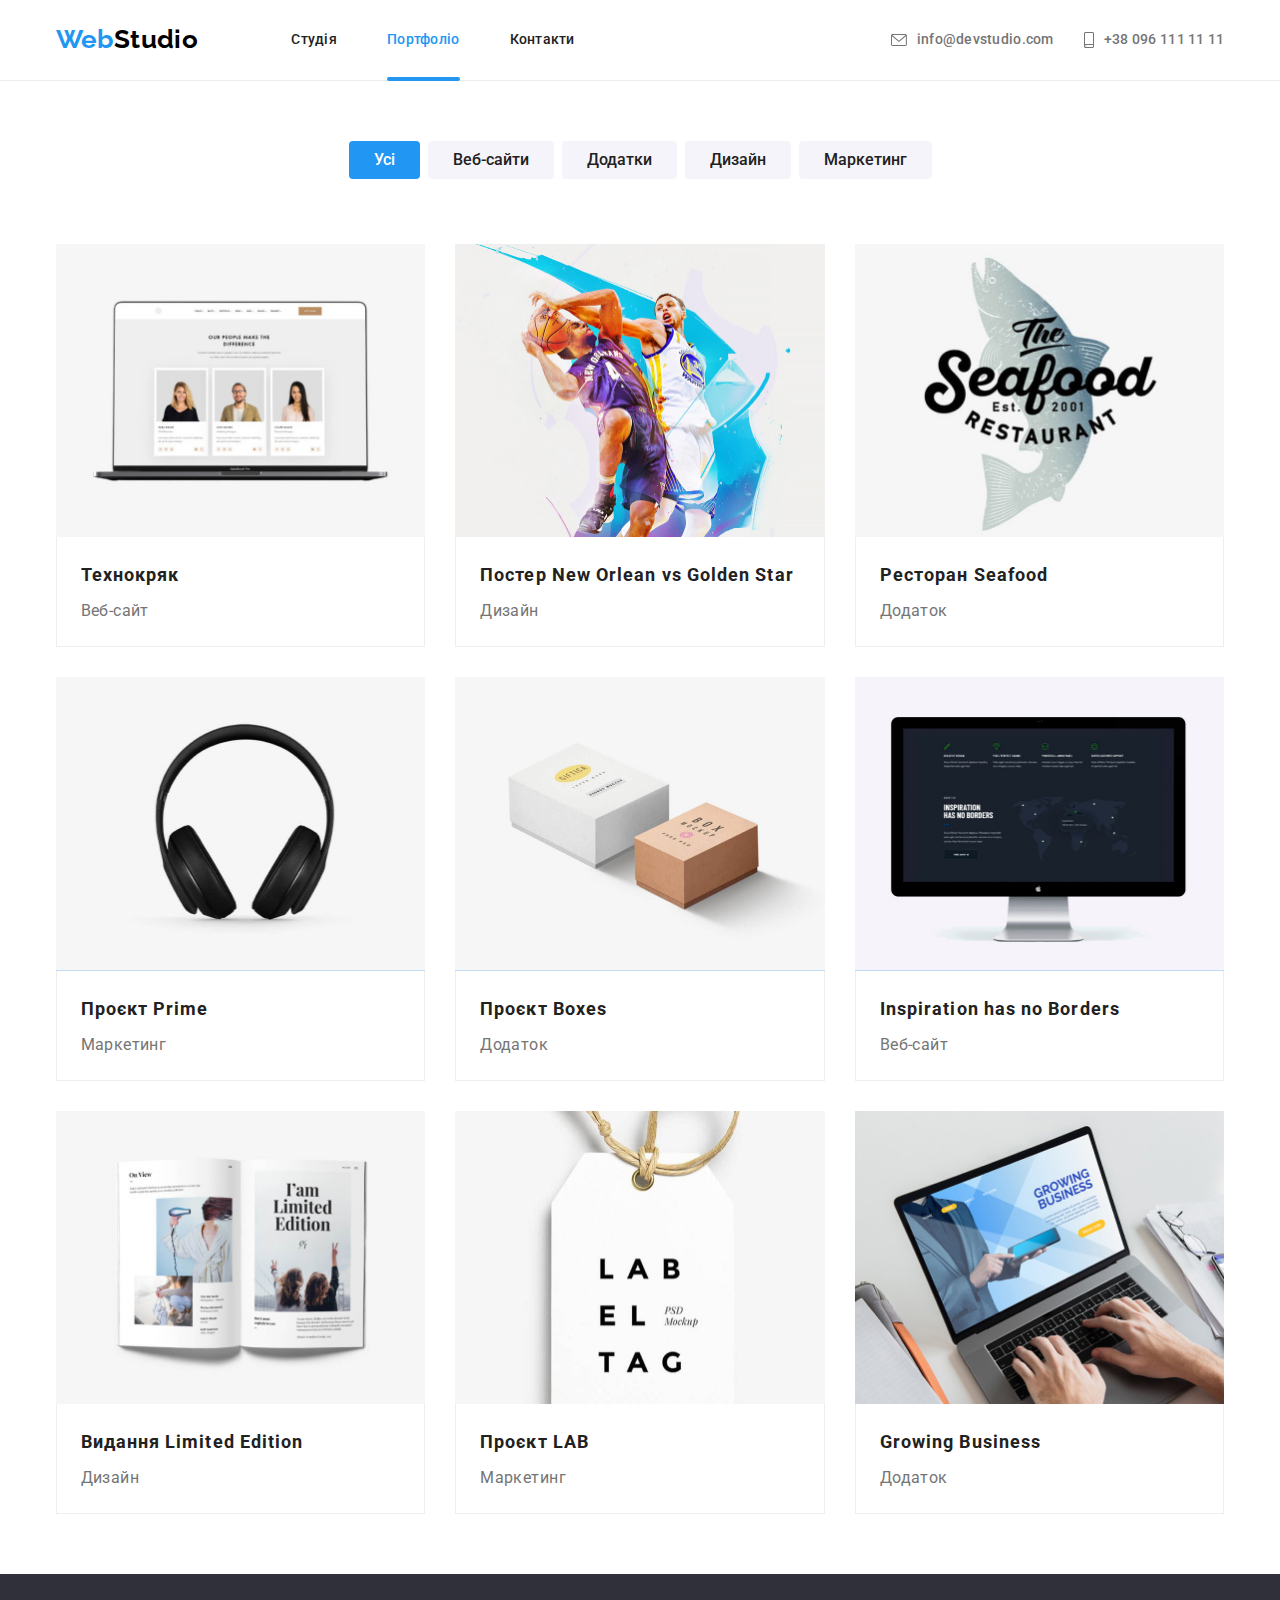
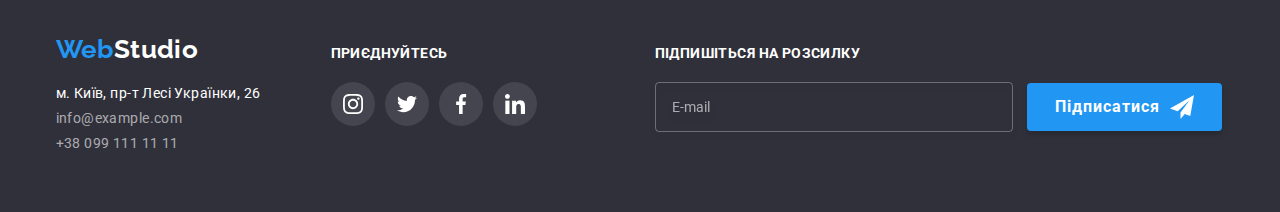
==== commit d1c7ad47: "домашнє завдання 8" ====
--- a/portfolio.html
+++ b/portfolio.html
@@ -173,7 +173,7 @@
                   </div>
                 </div>
 
-                <div class="portfolio__border portfolio__first-card">
+                <div class="portfolio__border">
                   <h2 class="portfolio__title">Технокряк</h2>
                   <p class="portfolio__descr">Веб-сайт</p>
                 </div>
@@ -686,9 +686,4 @@
     </footer> 
      <script src="./js/menu.js"></script>
   </body>
-</html>
-
-
-
-
-<img src="./image/hero/hero-bg-desktop@2x.jpg" alt="">+</html>--- a/css/main.min.css
+++ b/css/main.min.css
@@ -1 +1 @@
-:root{--primary-text-color: #212121;--primary-blue-color: #2196f3;--primary-white-color: #ffffff;--p-text: #757575;--icon-color: #afb1b8;--transition: 250ms cubic-bezier(0.4, 0, 0.2, 1)}.visually-hidden{position:absolute;white-space:nowrap;width:1px;height:1px;overflow:hidden;border:0;padding:0;clip:rect(0 0 0 0);-webkit-clip-path:inset(50%);clip-path:inset(50%);margin:-1px}h1,h2,h3,h4,p{margin-top:0;margin-bottom:0}ul,ol{margin:0;padding:0;list-style:none}.link{text-decoration:none}.list{list-style:none}.container{margin:0 auto;width:100%;padding:0}img{display:block;max-width:100%;height:auto;width:100%}button{cursor:pointer}textarea{resize:none}body{background-color:var(--primary-white-color);color:var(--primary-text-color);font-family:Roboto,sans-serif;letter-spacing:.03em;font-size:14px}.section{padding-top:60px;padding-bottom:60px}.container{min-width:320px;max-width:480px;padding-left:15px;padding-right:15px}@media screen and (min-width: 768px){.container{width:768px;max-width:1199px}}@media screen and (min-width: 1200px){.container{width:1200px}}.section__title{color:var(--primary-text-color);font-weight:700;font-size:36px;line-height:1.16;text-align:center;margin-bottom:30px}@media screen and (max-width: 1199px){.container__section{display:none}}@media screen and (min-width: 1200px){.section__title{margin-bottom:50px}}.logo{font-family:Raleway,cursive;font-weight:700;font-size:26px;line-height:1.2;color:#000;text-decoration:none}.logo__accent{color:var(--primary-blue-color)}@media screen and (min-width: 767px){.logo{margin-right:87px}}@media screen and (min-width: 1200px){.logo{margin-right:93px}}@media screen and (max-width: 767px){.site-nav{display:none}}@media screen and (min-width: 768px){.page-navigatior{display:-webkit-box;display:-ms-flexbox;display:flex;-webkit-box-align:center;-ms-flex-align:center;align-items:center}.site-nav{display:-webkit-box;display:-ms-flexbox;display:flex;-webkit-box-align:center;-ms-flex-align:center;align-items:center;-webkit-column-gap:50px;-moz-column-gap:50px;column-gap:50px}.site-nav__link{position:relative;color:var(--primary-text-color);font-weight:500;line-height:1.14;letter-spacing:.02em;display:-webkit-box;display:-ms-flexbox;display:flex;-webkit-box-align:center;-ms-flex-align:center;align-items:center;text-decoration:none;padding:32px 0;-webkit-transition:color var(--transition);transition:color var(--transition)}.site-nav__link:hover,.site-nav__link:focus{color:var(--primary-blue-color)}.site-nav__link--current{color:var(--primary-blue-color)}.site-nav__link--current::after{content:"";display:block;position:absolute;left:0;bottom:-1px;width:100%;height:4px;background:var(--primary-blue-color);border-radius:2px}}@media screen and (max-width: 767px){.contacts{display:none}}@media screen and (min-width: 768px){.contacts{display:block;-webkit-box-pack:center;-ms-flex-pack:center;justify-content:center;margin-left:auto;padding:20px 0}.contact__link{color:var(--p-text);font-weight:500;font-size:12px;line-height:1.14;letter-spacing:.02em;text-decoration:none;display:-webkit-box;display:-ms-flexbox;display:flex;-webkit-box-align:center;-ms-flex-align:center;align-items:center;-webkit-transition:color var(--transition);transition:color var(--transition)}.contact__link:hover,.contact__link:focus{color:var(--primary-blue-color)}.contact__item:first-child{margin-bottom:10px}.contact__icon{margin-right:8px;fill:currentColor}}@media screen and (min-width: 1200px){.contacts{display:-webkit-box;display:-ms-flexbox;display:flex;-webkit-box-align:center;-ms-flex-align:center;align-items:center}.contact__link{font-size:14px;display:-webkit-box;display:-ms-flexbox;display:flex}.contact__item{margin-left:30px}.contact__item:first-child{margin-bottom:0px}.contact__icon{margin-right:10px;fill:currentColor}}@media screen and (min-width: 320px){.footer-contacts{display:block;text-align:center;margin-top:20px}.footer-contacts__link{color:var(--primary-white-color);text-decoration:none;font-style:normal;-webkit-transition:color var(--transition);transition:color var(--transition)}.footer-contacts__link:hover,.footer-contacts__link:focus{color:var(--primary-blue-color)}.footer-contacts__item{margin-top:10px;margin-bottom:10px}.footer-contacts__link--color{color:rgba(255,255,255,.6)}}@media screen and (min-width: 1200px){.footer-contacts{margin-top:20px;margin-right:70px;text-align:left}.footer-contacts__link{color:var(--primary-white-color);text-decoration:none;font-style:normal;-webkit-transition:color var(--transition);transition:color var(--transition)}.footer-contacts__link:hover,.footer-contacts__link:focus{color:var(--primary-blue-color)}.footer-contacts__item{margin-top:9px;margin-bottom:9px}.footer-contacts__link--color{color:rgba(255,255,255,.6)}}@media screen and (min-width: 320px){.footer-socials{display:block;text-align:center;margin-bottom:60px}.footer-socials__title{font-weight:700;font-size:14px;line-height:1.14;text-transform:uppercase;color:var(--primary-white-color);display:-webkit-box;display:-ms-flexbox;display:flex;-webkit-box-pack:center;-ms-flex-pack:center;justify-content:center;margin-bottom:20px}.footer-socials__list{display:-webkit-box;display:-ms-flexbox;display:flex;-webkit-box-pack:center;-ms-flex-pack:center;justify-content:center;gap:10px}.footer-socials__link{display:-webkit-box;display:-ms-flexbox;display:flex;-webkit-box-pack:center;-ms-flex-pack:center;justify-content:center;-webkit-box-align:center;-ms-flex-align:center;align-items:center;width:44px;height:44px;background-color:rgba(255,255,255,.1);border-radius:50%;-webkit-transition:background-color var(--transition);transition:background-color var(--transition)}.footer-socials__link:hover,.footer-socials__link:focus{background-color:var(--primary-blue-color)}.footer-socials__icon{fill:var(--primary-white-color)}}@media screen and (min-width: 1200px){.footer-socials{margin-right:auto;margin-bottom:0}.footer-socials__title{font-weight:700;font-size:14px;line-height:1.14;text-transform:uppercase;text-align:left;color:var(--primary-white-color);display:-webkit-box;display:-ms-flexbox;display:flex;-webkit-box-align:baseline;-ms-flex-align:baseline;align-items:baseline;-webkit-box-pack:start;-ms-flex-pack:start;justify-content:start;margin-bottom:20px}.footer-socials__list{display:-webkit-box;display:-ms-flexbox;display:flex;gap:10px}.footer-socials__link{display:-webkit-box;display:-ms-flexbox;display:flex;-webkit-box-pack:center;-ms-flex-pack:center;justify-content:center;-webkit-box-align:center;-ms-flex-align:center;align-items:center;width:44px;height:44px;background-color:rgba(255,255,255,.1);border-radius:50%;-webkit-transition:background-color var(--transition);transition:background-color var(--transition)}.footer-socials__link:hover,.footer-socials__link:focus{background-color:var(--primary-blue-color)}.footer-socials__icon{fill:var(--primary-white-color)}}.footer-form{width:100%}.form-subscription{display:block;margin-top:20px}.form-subscription__input{margin-bottom:20px;width:100%;max-width:450px;height:50px;padding:15px 16px;border:1px solid rgba(255,255,255,.3);-webkit-filter:drop-shadow(0px 4px 4px rgba(0, 0, 0, 0.15));filter:drop-shadow(0px 4px 4px rgba(0, 0, 0, 0.15));border-radius:4px;outline:#fff;background-color:rgba(0,0,0,0);color:var(--primary-white-color)}.form-subscription__input::-webkit-input-placeholder{color:rgba(255,255,255,.6)}.form-subscription__input::-moz-placeholder{color:rgba(255,255,255,.6)}.form-subscription__input:-ms-input-placeholder{color:rgba(255,255,255,.6)}.form-subscription__input::-ms-input-placeholder{color:rgba(255,255,255,.6)}.form-subscription__input::placeholder{color:rgba(255,255,255,.6)}.form-subscription__btn{color:var(--primary-white-color);background-color:var(--primary-blue-color);border:var(--primary-blue-color);font-weight:700;font-size:16px;line-height:1.8;letter-spacing:.06em;-webkit-box-shadow:0px 4px 4px rgba(0,0,0,.15);box-shadow:0px 4px 4px rgba(0,0,0,.15);border-radius:4px;padding:10px 28px;display:-webkit-box;display:-ms-flexbox;display:flex;-webkit-box-align:center;-ms-flex-align:center;align-items:center;margin-left:auto;margin-right:auto}.form-subscription__icon{margin-left:10px}@media screen and (min-width: 1200px){.footer-form{width:570px;margin-left:auto}.form-subscription{display:-webkit-box;display:-ms-flexbox;display:flex;-webkit-box-pack:center;-ms-flex-pack:center;justify-content:center;-webkit-box-align:center;-ms-flex-align:center;align-items:center}.form-subscription__input{width:358px;height:50px;border:1px solid rgba(255,255,255,.3);-webkit-filter:drop-shadow(0px 4px 4px rgba(0, 0, 0, 0.15));filter:drop-shadow(0px 4px 4px rgba(0, 0, 0, 0.15));border-radius:4px;outline:#fff;margin-right:12px;margin-bottom:0;padding:15px 16px;background-color:rgba(0,0,0,0);color:var(--primary-white-color)}.form-subscription__input::-webkit-input-placeholder{color:rgba(255,255,255,.6)}.form-subscription__input::-moz-placeholder{color:rgba(255,255,255,.6)}.form-subscription__input:-ms-input-placeholder{color:rgba(255,255,255,.6)}.form-subscription__input::-ms-input-placeholder{color:rgba(255,255,255,.6)}.form-subscription__input::placeholder{color:rgba(255,255,255,.6)}.form-subscription__btn{color:var(--primary-white-color);background-color:var(--primary-blue-color);border:var(--primary-blue-color);font-weight:700;font-size:16px;line-height:1.8;letter-spacing:.06em;-webkit-box-shadow:0px 4px 4px rgba(0,0,0,.15);box-shadow:0px 4px 4px rgba(0,0,0,.15);border-radius:4px;padding:10px 28px;display:-webkit-box;display:-ms-flexbox;display:flex;-webkit-box-align:center;-ms-flex-align:center;align-items:center}.form-subscription__icon{margin-left:10px}}.backdrop.is-hidden{visibility:hidden;opacity:0;pointer-events:none}.backdrop{position:fixed;top:0;left:0;width:100%;height:100%;opacity:1;background-color:rgba(0,0,0,.2);z-index:1;-webkit-transition:opacity var(--transition),visibility var(--transition);transition:opacity var(--transition),visibility var(--transition)}.modal{position:absolute;top:50%;left:50%;-webkit-transform:translate(-50%, -50%);transform:translate(-50%, -50%);width:100%;max-width:450px;max-height:609px;background-color:#fff;padding:40px}.modal__btn{position:absolute;top:8px;right:8px;width:30px;height:30px;background-color:rgba(0,0,0,0);border:1px solid rgba(0,0,0,.1);border-radius:50%;display:-webkit-box;display:-ms-flexbox;display:flex;-webkit-box-pack:center;-ms-flex-pack:center;justify-content:center;-webkit-box-align:center;-ms-flex-align:center;align-items:center;padding:1px 6px}.modal__btn:hover,.modal__btn:focus{fill:#2196f3}@media screen and (min-width: 1200px){.modal{min-width:528px;min-height:581px}}.modal__title{font-weight:700;font-size:20px;line-height:1.5;text-align:center;margin-bottom:12px}.modal-form{display:-webkit-box;display:-ms-flexbox;display:flex;-webkit-box-orient:vertical;-webkit-box-direction:normal;-ms-flex-direction:column;flex-direction:column}.modal-field{font-size:12px;line-height:1.16;letter-spacing:.01em;color:var(--p-text);margin-bottom:10px}.modal-field__span{position:relative}.modal-field__input{width:100%;height:40px;padding-left:42px;border:1px solid rgba(33,33,33,.2);border-radius:4px;outline:var(--primary-white-color);-webkit-transition:border-color var(--transition);transition:border-color var(--transition)}.modal-field__input:focus{border-color:var(--primary-blue-color)}.modal-field__icon{position:absolute;top:50%;left:12px;-webkit-transform:translateY(-50%);transform:translateY(-50%);-webkit-transition:fill var(--transition);transition:fill var(--transition)}.modal-field__input:focus+.modal-field__icon{fill:var(--primary-blue-color)}.modal-form__modal-field{margin-bottom:20px}.modal-field__descr{display:block;margin-bottom:4px}.modal-field__comment{width:100%;height:120px;border:1px solid rgba(33,33,33,.2);border-radius:4px;padding:12px 16px;letter-spacing:.01em;outline:var(--primary-white-color);-webkit-transition:border-color var(--transition);transition:border-color var(--transition)}.modal-field__comment::-webkit-input-placeholder{color:rgba(117,117,117,.5)}.modal-field__comment::-moz-placeholder{color:rgba(117,117,117,.5)}.modal-field__comment:-ms-input-placeholder{color:rgba(117,117,117,.5)}.modal-field__comment::-ms-input-placeholder{color:rgba(117,117,117,.5)}.modal-field__comment::placeholder{color:rgba(117,117,117,.5)}.modal-field__comment:focus{border-color:var(--primary-blue-color)}.form-field-policy{color:var(--p-text);margin-top:20px;margin-bottom:30px;text-align:center}.modal-check{display:-webkit-box;display:-ms-flexbox;display:flex;-webkit-box-pack:center;-ms-flex-pack:center;justify-content:center;-webkit-box-align:center;-ms-flex-align:center;align-items:center;margin-bottom:30px;color:var(--p-text)}.modal-check__input{position:absolute;-webkit-appearance:none;-moz-appearance:none;appearance:none}.modal-check__checkbox{position:absolute;left:40px;cursor:pointer}.modal-check__input:focus+.modal-check__checkbox{-webkit-box-shadow:0 0 0 1px rgba(33,150,243,.5);box-shadow:0 0 0 1px rgba(33,150,243,.5)}.modal-check__input:checked+.modal-check__checkbox{background-color:var(--primary-blue-color);border:1px solid var(--primary-blue-color);border-radius:2px}.modal-check__icon{fill:var(--primary-white-color)}.check-success{position:absolute;left:40px;width:16px;height:15px;border:2px solid var(--primary-text-color);border-radius:2px;fill:rgba(0,0,0,0);display:-webkit-box;display:-ms-flexbox;display:flex;-webkit-box-pack:center;-ms-flex-pack:center;justify-content:center;-webkit-box-align:center;-ms-flex-align:center;align-items:center;cursor:pointer}.modal-check__input:checked~.check-success{display:none}.modal-check__text{font-size:12px;line-height:1.17;letter-spacing:.03em;color:#757575;margin-left:8px}.modal-check__link{color:var(--primary-blue-color)}.modal-form__btn{-ms-flex-item-align:center;align-self:center;font-weight:700;font-size:16px;line-height:1.8;letter-spacing:.06em;font-family:inherit;-webkit-box-shadow:0px 4px 4px rgba(0,0,0,.15);box-shadow:0px 4px 4px rgba(0,0,0,.15);border-radius:4px;padding:10px 52px;color:var(--primary-white-color);background-color:var(--primary-blue-color);border:var(--primary-blue-color);-webkit-transition:background-color var(--transition),-webkit-box-shadow var(--transition);transition:background-color var(--transition),-webkit-box-shadow var(--transition);transition:background-color var(--transition),box-shadow var(--transition);transition:background-color var(--transition),box-shadow var(--transition),-webkit-box-shadow var(--transition)}.modal-form__btn:hover,.modal-form__btn:focus{background-color:#188ce8;-webkit-box-shadow:0px 4px 4px rgba(0,0,0,.15);box-shadow:0px 4px 4px rgba(0,0,0,.15)}@media screen and (min-width: 1200px){.modal-check__checkbox{left:52px}.check-success{left:52px}.modal-check__text{font-size:14px}}@media screen and (max-width: 767px){.mobile-menu{position:fixed;top:0;left:0;width:100%;height:100%;z-index:100;opacity:0;visibility:hidden;pointer-events:none;background-color:#fff;-webkit-transition:opacity var(--transition),visibility var(--transition);transition:opacity var(--transition),visibility var(--transition)}.mobile-menu.is-open{opacity:1;visibility:visible;pointer-events:auto}.mobile-menu{position:fixed;top:0;left:0;z-index:1;background-color:#fff;width:100vw;height:100vh}.mobile-menu__container{display:-webkit-box;display:-ms-flexbox;display:flex;-webkit-box-orient:vertical;-webkit-box-direction:normal;-ms-flex-direction:column;flex-direction:column;-webkit-box-pack:justify;-ms-flex-pack:justify;justify-content:space-between;height:100%;margin:0 auto;width:100%;padding-left:40px}.mobile-menu-nav{padding-top:48px}.mobile-menu__close-btn{position:absolute;right:15px;top:0;display:block;width:40px;height:40px;margin-left:auto;padding:10px 0 0 0;border:none;background-color:var(--bg-page-colour)}.mobile-menu__close-icon{padding:11px;width:40px;height:40px}.mobile-nav__item:not(:last-child){margin-bottom:32px}.mobile-nav__link{text-decoration:none;font-weight:500;font-size:40px;line-height:1.175;letter-spacing:.02em;color:#212121}.mobile-nav__link--current{color:var(--primary-blue-color)}.mobile-contact__item:not(:last-child){margin-bottom:32px}.mobile-contact__link{font-weight:500;font-size:34px;line-height:1.17;letter-spacing:.02em;text-decoration:none;color:var(--primary-blue-color)}.mobile-contact__link-mail{font-weight:500;font-size:24px;line-height:1.17;letter-spacing:.02em;text-decoration:none;color:var(--p-text)}.mobile-socials-menu{display:-webkit-box;display:-ms-flexbox;display:flex;margin-top:64px;padding-bottom:48px}.mobile-socials-menu__item{padding-left:10px;padding-right:10px}.mobile-socials-menu__item:first-child{padding-left:0}.mobile-socials-menu__item:last-child{padding-right:0}.mobile-socials-menu__link{position:relative;font-weight:500;font-size:18px;line-height:1.22;letter-spacing:.02em;text-decoration:none;color:var(--primary-blue-color)}.mobile-socials-menu__link::after{content:"";position:absolute;bottom:50%;width:20px;height:1px;border:1px solid rgba(33,33,33,.2);-webkit-transform:rotate(90deg);transform:rotate(90deg)}.mobile-socials-menu__link-end{font-weight:500;font-size:18px;line-height:1.22;letter-spacing:.02em;text-decoration:none;color:var(--primary-blue-color)}}@media screen and (min-width: 768px){.mobile-menu{display:none}}@media screen and (min-width: 768px){.footer-tablet{display:-webkit-box;display:-ms-flexbox;display:flex;-webkit-box-align:baseline;-ms-flex-align:baseline;align-items:baseline;-ms-flex-pack:distribute;justify-content:space-around}}@media screen and (min-width: 1200px){.footer-tablet{display:-webkit-box;display:-ms-flexbox;display:flex;text-align:left;-webkit-box-pack:center;-ms-flex-pack:center;justify-content:center}}.footer-logo{font-family:Raleway,cursive;font-weight:700;font-size:26px;line-height:1.2;text-decoration:none;color:var(--primary-white-color)}.footer-logo__accent{color:var(--primary-blue-color)}.page-header{border-bottom:1px solid #ececec}@media screen and (max-width: 767px){.open-menu-btn{line-height:0;border:none;background-color:rgba(0,0,0,0);padding:0}.open-menu-btn__icon{width:40px;height:40px}}@media screen and (min-width: 768px){.open-menu-btn{display:none}.page-navigatior{display:-webkit-box;display:-ms-flexbox;display:flex;-webkit-box-align:center;-ms-flex-align:center;align-items:center}}@media screen and (min-width: 1200px){.page-header{padding:0}}.hero{max-width:1600px;margin-left:auto;margin-right:auto;background-color:#c4c4c4;padding-top:118px;padding-bottom:118px;text-align:center;background-image:-webkit-gradient(linear, left top, left bottom, from(rgba(47, 48, 58, 0.4)), to(rgba(47, 48, 58, 0.4))),url("image/hero/hero-bg-mobile.jpg");background-image:linear-gradient(rgba(47, 48, 58, 0.4), rgba(47, 48, 58, 0.4)),url("image/hero/hero-bg-mobile.jpg");background-position:center top;background-repeat:no-repeat;background-size:cover}@media sceen and (min-device-pixel-ratio: 2)and (max-width: 767px),sceen and (-webkit-min-device-pixel-ratio: 2)and (max-width: 767px),sceen and (min-resolution: 192dpi)and (max-width: 767px),sceen and (min-resolution: 2dppx)and (max-width: 767px){.hero{background-image:-webkit-gradient(linear, left top, left bottom, from(rgba(47, 48, 58, 0.4)), to(rgba(47, 48, 58, 0.4))),url("image/hero/hero-bg-mobile@2x.jpg");background-image:linear-gradient(rgba(47, 48, 58, 0.4), rgba(47, 48, 58, 0.4)),url("image/hero/hero-bg-mobile@2x.jpg")}}.hero__title{color:var(--primary-white-color);font-weight:900;font-size:26px;line-height:1.62;text-align:center;letter-spacing:.06em;text-transform:uppercase;margin-left:auto;margin-right:auto;margin-bottom:30px}.hero__btn{color:var(--primary-white-color);background-color:var(--primary-blue-color);border:var(--primary-blue-color);font-weight:700;font-size:16px;line-height:1.8;letter-spacing:.06em;font-family:inherit;-webkit-box-shadow:0px 4px 4px rgba(0,0,0,.15);box-shadow:0px 4px 4px rgba(0,0,0,.15);border-radius:4px;padding:10px 24px}@media screen and (min-width: 768px){.hero{background-image:-webkit-gradient(linear, left top, left bottom, from(rgba(47, 48, 58, 0.4)), to(rgba(47, 48, 58, 0.4))),url("image/hero/hero-bg-tablet.jpg");background-image:linear-gradient(rgba(47, 48, 58, 0.4), rgba(47, 48, 58, 0.4)),url("image/hero/hero-bg-tablet.jpg");background-position:center top;background-repeat:no-repeat;background-size:cover}.hero__title{max-width:360px}}@media screen and (min-device-pixel-ratio: 2)and (min-width: 768px),screen and (-webkit-min-device-pixel-ratio: 2)and (min-width: 768px),screen and (min-resolution: 192dpi)and (min-width: 768px),screen and (min-resolution: 2dppx)and (min-width: 768px){.hero{background-image:-webkit-gradient(linear, left top, left bottom, from(rgba(47, 48, 58, 0.4)), to(rgba(47, 48, 58, 0.4))),url("image/hero/hero-bg-tablet@2x.jpg");background-image:linear-gradient(rgba(47, 48, 58, 0.4), rgba(47, 48, 58, 0.4)),url("image/hero/hero-bg-tablet@2x.jpg");background-position:center top;background-repeat:no-repeat;background-size:cover}}@media screen and (min-width: 1200px){.hero{background-image:-webkit-gradient(linear, left top, left bottom, from(rgba(47, 48, 58, 0.4)), to(rgba(47, 48, 58, 0.4))),url("image/hero/hero-bg-desktop.jpg");background-image:linear-gradient(rgba(47, 48, 58, 0.4), rgba(47, 48, 58, 0.4)),url("image/hero/hero-bg-desktop.jpg");padding-top:200px;padding-bottom:200px}.hero__title{font-size:44px;line-height:1.36;max-width:696px}.hero__btn{padding:10px 32px}}@media screen and (min-device-pixel-ratio: 2)and (min-width: 1200px),screen and (-webkit-min-device-pixel-ratio: 2)and (min-width: 1200px),screen and (min-resolution: 192dpi)and (min-width: 1200px),screen and (min-resolution: 2dppx)and (min-width: 1200px){.hero{background-image:-webkit-gradient(linear, left top, left bottom, from(rgba(47, 48, 58, 0.4)), to(rgba(47, 48, 58, 0.4))),url("image/hero/hero-bg-desktop@2x.jpg");background-image:linear-gradient(rgba(47, 48, 58, 0.4), rgba(47, 48, 58, 0.4)),url("image/hero/hero-bg-desktop@2x.jpg");padding-top:200px;padding-bottom:200px}}.features{text-align:center}.feature__item{-ms-flex-preferred-size:calc((100% - 90px)/4);flex-basis:calc((100% - 90px)/4);-webkit-box-align:center;-ms-flex-align:center;align-items:center}.feature__item:not(:last-child){margin-bottom:30px}.feature__icon{width:100%;height:120px;display:-webkit-box;display:-ms-flexbox;display:flex;-webkit-box-pack:center;-ms-flex-pack:center;justify-content:center;-webkit-box-align:center;-ms-flex-align:center;align-items:center;background-color:#f5f4fa;border-radius:4px;margin-bottom:30px}.feature__title{color:var(--primary-text-color);font-weight:700;line-height:1.14;font-size:14px;text-transform:uppercase;margin-bottom:10px}.feature__text{color:var(--p-text);line-height:1.7}@media screen and (min-width: 768px){.features{display:-webkit-box;display:-ms-flexbox;display:flex;-webkit-box-orient:horizontal;-webkit-box-direction:normal;-ms-flex-direction:row;flex-direction:row;-ms-flex-wrap:wrap;flex-wrap:wrap;-webkit-column-gap:30px;-moz-column-gap:30px;column-gap:30px;text-align:left}.feature__item{width:354px}.feature__icon{width:354px;padding-top:25px;padding-bottom:25px;display:-webkit-box;display:-ms-flexbox;display:flex;-webkit-box-pack:center;-ms-flex-pack:center;justify-content:center;-webkit-box-align:center;-ms-flex-align:center;align-items:center;margin-bottom:30px;text-align:start}}@media screen and (min-width: 1200px){.features{-ms-flex-wrap:nowrap;flex-wrap:nowrap}.feature__icon{width:270px;height:120px}}@media screen and (max-width: 1199px){.section__container{display:none}}@media screen and (min-width: 1200px){.section__container{display:block;padding-top:0px;padding-bottom:94px}.work-list{display:-webkit-box;display:-ms-flexbox;display:flex;-webkit-column-gap:30px;-moz-column-gap:30px;column-gap:30px}.work-list__image{-ms-flex-preferred-size:calc((100% - 60px)/3);flex-basis:calc((100% - 60px)/3);position:relative}.work-list__descr{width:370px;height:70px;position:absolute;bottom:0;display:-webkit-box;display:-ms-flexbox;display:flex;-webkit-box-pack:center;-ms-flex-pack:center;justify-content:center;-webkit-box-align:center;-ms-flex-align:center;align-items:center;text-transform:uppercase;font-weight:700;line-height:1.14;color:var(--primary-white-color);background-color:rgba(47,48,58,.8)}}.team-list{row-gap:30px}.team-list__card{background-color:var(--primary-white-color);max-width:450px;-webkit-box-shadow:0px 1px 3px rgba(0,0,0,.12),0px 1px 1px rgba(0,0,0,.14),0px 2px 1px rgba(0,0,0,.2);box-shadow:0px 1px 3px rgba(0,0,0,.12),0px 1px 1px rgba(0,0,0,.14),0px 2px 1px rgba(0,0,0,.2);border-radius:0px 0px 4px 4px}.team-list__card:not(:last-child){margin-bottom:30px}.team-list__title{font-weight:500;font-size:16px;line-height:1.18;text-align:center;padding-top:30px;margin-bottom:10px}.team-list__text{color:var(--p-text);font-size:16px;line-height:1.18;text-align:center;margin-bottom:16px}.socials{display:-webkit-box;display:-ms-flexbox;display:flex;-webkit-box-pack:center;-ms-flex-pack:center;justify-content:center;-webkit-box-align:center;-ms-flex-align:center;align-items:center;padding-bottom:24px;gap:10px}.socials__link{display:-webkit-box;display:-ms-flexbox;display:flex;-webkit-box-pack:center;-ms-flex-pack:center;justify-content:center;-webkit-box-align:center;-ms-flex-align:center;align-items:center;width:44px;height:44px;border-radius:50%;color:var(--icon-color);-webkit-transition:color var(--transition),background-color var(--transition);transition:color var(--transition),background-color var(--transition)}.socials__link:hover,.socials__link:focus{background-color:var(--primary-blue-color);color:var(--primary-white-color)}.socials__icon{fill:currentColor}@media screen and (min-width: 768px){.team-list{display:-webkit-box;display:-ms-flexbox;display:flex;-ms-flex-wrap:wrap;flex-wrap:wrap;gap:30px}.team-list__card{width:calc((100% - 30px)/2);max-width:354px;background-color:var(--primary-white-color);-webkit-box-shadow:0px 1px 3px rgba(0,0,0,.12),0px 1px 1px rgba(0,0,0,.14),0px 2px 1px rgba(0,0,0,.2);box-shadow:0px 1px 3px rgba(0,0,0,.12),0px 1px 1px rgba(0,0,0,.14),0px 2px 1px rgba(0,0,0,.2);border-radius:0px 0px 4px 4px}.team-list__card:not(:last-child){margin-bottom:0}.team-list__title{font-weight:500;font-size:16px;line-height:1.18;text-align:center;padding-top:30px;margin-bottom:10px}.team-list__text{color:var(--p-text);font-size:16px;line-height:1.18;text-align:center;margin-bottom:16px}.socials{display:-webkit-box;display:-ms-flexbox;display:flex;-webkit-box-pack:center;-ms-flex-pack:center;justify-content:center;-webkit-box-align:center;-ms-flex-align:center;align-items:center;padding-bottom:24px;gap:10px}.socials__link{display:-webkit-box;display:-ms-flexbox;display:flex;-webkit-box-pack:center;-ms-flex-pack:center;justify-content:center;-webkit-box-align:center;-ms-flex-align:center;align-items:center;width:44px;height:44px;border-radius:50%;color:var(--icon-color);-webkit-transition:color var(--transition),background-color var(--transition);transition:color var(--transition),background-color var(--transition)}.socials__link:hover,.socials__link:focus{background-color:var(--primary-blue-color);color:var(--primary-white-color)}.socials__icon{fill:currentColor}}@media screen and (min-width: 1200px){.team-list{-ms-flex-wrap:nowrap;flex-wrap:nowrap}.team-list__card{-ms-flex-preferred-size:calc((100% - 90px)/4);flex-basis:calc((100% - 90px)/4)}}.clients{display:-webkit-box;display:-ms-flexbox;display:flex;-ms-flex-wrap:wrap;flex-wrap:wrap;gap:30px}.client__item{width:calc((100% - 30px)/2)}.client__link{display:-webkit-box;display:-ms-flexbox;display:flex;-webkit-box-pack:center;-ms-flex-pack:center;justify-content:center;-webkit-box-align:center;-ms-flex-align:center;align-items:center;width:100%;height:92px;color:var(--icon-color);border-radius:4px;border:1px solid var(--icon-color);-webkit-transition:color var(--transition),border-color var(--transition);transition:color var(--transition),border-color var(--transition)}.client__link:hover,.client__link:focus,.client__link:active{color:var(--primary-blue-color);border-color:var(--primary-blue-color)}.client__icon{fill:currentColor}@media screen and (min-width: 768px){.client__item{width:calc((100% - 60px)/3)}}@media screen and (min-width: 1200px){.clients{-ms-flex-wrap:nowrap;flex-wrap:nowrap}.client__item{width:calc((100% - 150px)/6)}}.filter-list{display:-webkit-box;display:-ms-flexbox;display:flex;-ms-flex-wrap:wrap;flex-wrap:wrap;max-width:330px;-webkit-column-gap:8px;-moz-column-gap:8px;column-gap:8px;margin-bottom:40px}.filter-list__item{margin-bottom:15px}.filter-list__btn{color:var(--primary-text-color);background-color:#f5f4fa;font-weight:500;font-size:16px;line-height:1.6;font-family:inherit;display:inline-block;border-radius:4px;border-color:#f5f4fa;border-style:none;padding:6px 25px;-webkit-transition:background-color var(--transition),color var(--transition),-webkit-box-shadow var(--transition);transition:background-color var(--transition),color var(--transition),-webkit-box-shadow var(--transition);transition:background-color var(--transition),color var(--transition),box-shadow var(--transition);transition:background-color var(--transition),color var(--transition),box-shadow var(--transition),-webkit-box-shadow var(--transition)}.filter-list__btn:hover,.filter-list__btn:focus{color:var(--primary-white-color);background-color:var(--primary-blue-color);-webkit-box-shadow:0px 3px 1px rgba(0,0,0,.1),0px 1px 2px rgba(0,0,0,.08),0px 2px 2px rgba(0,0,0,.12);box-shadow:0px 3px 1px rgba(0,0,0,.1),0px 1px 2px rgba(0,0,0,.08),0px 2px 2px rgba(0,0,0,.12)}.filter-list__btn--current{background-color:var(--primary-blue-color);color:var(--primary-white-color)}@media screen and (min-width: 768px){.filter-list{-webkit-box-pack:center;-ms-flex-pack:center;justify-content:center;-ms-flex-wrap:nowrap;flex-wrap:nowrap;max-width:100%;margin-bottom:14px}}@media screen and (min-width: 1200px){.filter-list{margin-bottom:50px}}.portfolio{display:-webkit-box;display:-ms-flexbox;display:flex;-ms-flex-wrap:wrap;flex-wrap:wrap;row-gap:30px}.portfolio__item{width:100%}.portfolio__link{display:block;text-decoration:none;-webkit-transition:-webkit-box-shadow var(--transition);transition:-webkit-box-shadow var(--transition);transition:box-shadow var(--transition);transition:box-shadow var(--transition), -webkit-box-shadow var(--transition)}.portfolio__link:hover,.portfolio__link:focus{-webkit-box-shadow:0px 1px 1px rgba(0,0,0,.12),0px 4px 4px rgba(0,0,0,.06),1px 4px 6px rgba(0,0,0,.16);box-shadow:0px 1px 1px rgba(0,0,0,.12),0px 4px 4px rgba(0,0,0,.06),1px 4px 6px rgba(0,0,0,.16)}.portfolio__overlay{position:relative;overflow:hidden}.portfolio__border{border:1px solid #eee;border-top:none;padding:20px 24px}.portfolio__title{color:var(--primary-text-color);font-weight:700;font-size:18px;line-height:2;letter-spacing:.06em;margin-bottom:4px}.portfolio__descr{color:var(--p-text);font-size:16px;line-height:1.8}.portfolio__content{position:absolute;bottom:0;width:100%;height:100%;background-color:rgba(33,150,243,.9);color:var(--primary-white-color);font-size:18px;line-height:1.5;display:-webkit-box;display:-ms-flexbox;display:flex;-webkit-box-pack:center;-ms-flex-pack:center;justify-content:center;-webkit-box-align:center;-ms-flex-align:center;align-items:center;padding:63px 24px;-webkit-transform:translateY(100%);transform:translateY(100%);-webkit-transition:-webkit-transform var(--transition);transition:-webkit-transform var(--transition);transition:transform var(--transition);transition:transform var(--transition), -webkit-transform var(--transition)}.portfolio__link:hover .portfolio__content,.portfolio__link:focus .portfolio__content{-webkit-transform:translateY(0);transform:translateY(0)}@media screen and (min-width: 768px){.portfolio{gap:30px}.portfolio__item{-ms-flex-preferred-size:calc((100% - 30px)/2);flex-basis:calc((100% - 30px)/2)}.portfolio__first-card{padding-bottom:56px}}@media screen and (min-width: 1200px){.portfolio__item{-ms-flex-preferred-size:calc((100% - 60px)/3);flex-basis:calc((100% - 60px)/3)}.portfolio__first-card{padding-bottom:20px}}.footer{background-color:#2f303a;padding-top:60px;padding-bottom:60px}.footer__item{margin-bottom:60px}@media screen and (min-width: 1200px){.footer{display:-webkit-box;display:-ms-flexbox;display:flex}.footer__item{margin:0}}.container--flex{display:-webkit-box;display:-ms-flexbox;display:flex;-webkit-box-align:center;-ms-flex-align:center;align-items:center}@media screen and (max-width: 767px){.container--flex{-webkit-box-pack:justify;-ms-flex-pack:justify;justify-content:space-between;padding-top:10px;padding-bottom:10px}}.section--grey{background-color:#f5f4fa}@media screen and (min-width: 320px){.container--baseline{display:block;text-align:center}}@media screen and (min-width: 1200px){.container--baseline{display:-webkit-box;display:-ms-flexbox;display:flex;-webkit-box-align:baseline;-ms-flex-align:baseline;align-items:baseline}}/*# sourceMappingURL=main.min.css.map */+:root{--primary-text-color: #212121;--primary-blue-color: #2196f3;--primary-white-color: #ffffff;--p-text: #757575;--icon-color: #afb1b8;--transition: 250ms cubic-bezier(0.4, 0, 0.2, 1)}.visually-hidden{position:absolute;white-space:nowrap;width:1px;height:1px;overflow:hidden;border:0;padding:0;clip:rect(0 0 0 0);-webkit-clip-path:inset(50%);clip-path:inset(50%);margin:-1px}h1,h2,h3,h4,p{margin-top:0;margin-bottom:0}ul,ol{margin:0;padding:0;list-style:none}.link{text-decoration:none}.list{list-style:none}.container{margin:0 auto;width:100%;padding:0}img{display:block;max-width:100%;height:auto;width:100%}button{cursor:pointer}textarea{resize:none}body{background-color:var(--primary-white-color);color:var(--primary-text-color);font-family:Roboto,sans-serif;letter-spacing:.03em;font-size:14px}.section{padding-top:60px;padding-bottom:60px}.container{min-width:320px;max-width:480px;padding-left:15px;padding-right:15px}@media screen and (min-width: 768px){.container{width:768px;max-width:1199px}}@media screen and (min-width: 1200px){.container{width:1200px}}.section__title{color:var(--primary-text-color);font-weight:700;font-size:36px;line-height:1.16;text-align:center;margin-bottom:30px}@media screen and (max-width: 1199px){.container__section{display:none}}@media screen and (min-width: 1200px){.section__title{margin-bottom:50px}}.logo{font-family:Raleway,cursive;font-weight:700;font-size:26px;line-height:1.2;color:#000;text-decoration:none}.logo__accent{color:var(--primary-blue-color)}@media screen and (min-width: 767px){.logo{margin-right:87px}}@media screen and (min-width: 1200px){.logo{margin-right:93px}}@media screen and (max-width: 767px){.site-nav{display:none}}@media screen and (min-width: 768px){.page-navigatior{display:-webkit-box;display:-ms-flexbox;display:flex;-webkit-box-align:center;-ms-flex-align:center;align-items:center}.site-nav{display:-webkit-box;display:-ms-flexbox;display:flex;-webkit-box-align:center;-ms-flex-align:center;align-items:center;-webkit-column-gap:50px;-moz-column-gap:50px;column-gap:50px}.site-nav__link{position:relative;color:var(--primary-text-color);font-weight:500;line-height:1.14;letter-spacing:.02em;display:-webkit-box;display:-ms-flexbox;display:flex;-webkit-box-align:center;-ms-flex-align:center;align-items:center;text-decoration:none;padding:32px 0;-webkit-transition:color var(--transition);transition:color var(--transition)}.site-nav__link:hover,.site-nav__link:focus{color:var(--primary-blue-color)}.site-nav__link--current{color:var(--primary-blue-color)}.site-nav__link--current::after{content:"";display:block;position:absolute;left:0;bottom:-1px;width:100%;height:4px;background:var(--primary-blue-color);border-radius:2px}}@media screen and (max-width: 767px){.contacts{display:none}}@media screen and (min-width: 768px){.contacts{display:block;-webkit-box-pack:center;-ms-flex-pack:center;justify-content:center;margin-left:auto;padding:20px 0}.contact__link{color:var(--p-text);font-weight:500;font-size:12px;line-height:1.14;letter-spacing:.02em;text-decoration:none;display:-webkit-box;display:-ms-flexbox;display:flex;-webkit-box-align:center;-ms-flex-align:center;align-items:center;-webkit-transition:color var(--transition);transition:color var(--transition)}.contact__link:hover,.contact__link:focus{color:var(--primary-blue-color)}.contact__item:first-child{margin-bottom:10px}.contact__icon{margin-right:8px;fill:currentColor}}@media screen and (min-width: 1200px){.contacts{display:-webkit-box;display:-ms-flexbox;display:flex;-webkit-box-align:center;-ms-flex-align:center;align-items:center}.contact__link{font-size:14px;display:-webkit-box;display:-ms-flexbox;display:flex}.contact__item{margin-left:30px}.contact__item:first-child{margin-bottom:0px}.contact__icon{margin-right:10px;fill:currentColor}}@media screen and (min-width: 320px){.footer-contacts{display:block;text-align:center;margin-top:20px}.footer-contacts__link{color:var(--primary-white-color);text-decoration:none;font-style:normal;-webkit-transition:color var(--transition);transition:color var(--transition)}.footer-contacts__link:hover,.footer-contacts__link:focus{color:var(--primary-blue-color)}.footer-contacts__item{margin-top:10px;margin-bottom:10px}.footer-contacts__link--color{color:rgba(255,255,255,.6)}}@media screen and (min-width: 1200px){.footer-contacts{margin-top:20px;margin-right:70px;text-align:left}.footer-contacts__link{color:var(--primary-white-color);text-decoration:none;font-style:normal;-webkit-transition:color var(--transition);transition:color var(--transition)}.footer-contacts__link:hover,.footer-contacts__link:focus{color:var(--primary-blue-color)}.footer-contacts__item{margin-top:9px;margin-bottom:9px}.footer-contacts__link--color{color:rgba(255,255,255,.6)}}@media screen and (min-width: 320px){.footer-socials{display:block;text-align:center;margin-bottom:60px}.footer-socials__title{font-weight:700;font-size:14px;line-height:1.14;text-transform:uppercase;color:var(--primary-white-color);display:-webkit-box;display:-ms-flexbox;display:flex;-webkit-box-pack:center;-ms-flex-pack:center;justify-content:center;margin-bottom:20px}.footer-socials__list{display:-webkit-box;display:-ms-flexbox;display:flex;-webkit-box-pack:center;-ms-flex-pack:center;justify-content:center;gap:10px}.footer-socials__link{display:-webkit-box;display:-ms-flexbox;display:flex;-webkit-box-pack:center;-ms-flex-pack:center;justify-content:center;-webkit-box-align:center;-ms-flex-align:center;align-items:center;width:44px;height:44px;background-color:rgba(255,255,255,.1);border-radius:50%;-webkit-transition:background-color var(--transition);transition:background-color var(--transition)}.footer-socials__link:hover,.footer-socials__link:focus{background-color:var(--primary-blue-color)}.footer-socials__icon{fill:var(--primary-white-color)}}@media screen and (min-width: 1200px){.footer-socials{margin-right:auto;margin-bottom:0}.footer-socials__title{font-weight:700;font-size:14px;line-height:1.14;text-transform:uppercase;text-align:left;color:var(--primary-white-color);display:-webkit-box;display:-ms-flexbox;display:flex;-webkit-box-align:baseline;-ms-flex-align:baseline;align-items:baseline;-webkit-box-pack:start;-ms-flex-pack:start;justify-content:start;margin-bottom:20px}.footer-socials__list{display:-webkit-box;display:-ms-flexbox;display:flex;gap:10px}.footer-socials__link{display:-webkit-box;display:-ms-flexbox;display:flex;-webkit-box-pack:center;-ms-flex-pack:center;justify-content:center;-webkit-box-align:center;-ms-flex-align:center;align-items:center;width:44px;height:44px;background-color:rgba(255,255,255,.1);border-radius:50%;-webkit-transition:background-color var(--transition);transition:background-color var(--transition)}.footer-socials__link:hover,.footer-socials__link:focus{background-color:var(--primary-blue-color)}.footer-socials__icon{fill:var(--primary-white-color)}}.footer-form{width:100%}.form-subscription{display:block;margin-top:20px}.form-subscription__input{margin-bottom:20px;width:100%;max-width:450px;height:50px;padding:15px 16px;border:1px solid rgba(255,255,255,.3);-webkit-filter:drop-shadow(0px 4px 4px rgba(0, 0, 0, 0.15));filter:drop-shadow(0px 4px 4px rgba(0, 0, 0, 0.15));border-radius:4px;outline:#fff;background-color:rgba(0,0,0,0);color:var(--primary-white-color)}.form-subscription__input::-webkit-input-placeholder{color:rgba(255,255,255,.6)}.form-subscription__input::-moz-placeholder{color:rgba(255,255,255,.6)}.form-subscription__input:-ms-input-placeholder{color:rgba(255,255,255,.6)}.form-subscription__input::-ms-input-placeholder{color:rgba(255,255,255,.6)}.form-subscription__input::placeholder{color:rgba(255,255,255,.6)}.form-subscription__btn{color:var(--primary-white-color);background-color:var(--primary-blue-color);border:var(--primary-blue-color);font-weight:700;font-size:16px;line-height:1.8;letter-spacing:.06em;-webkit-box-shadow:0px 4px 4px rgba(0,0,0,.15);box-shadow:0px 4px 4px rgba(0,0,0,.15);border-radius:4px;padding:10px 28px;display:-webkit-box;display:-ms-flexbox;display:flex;-webkit-box-align:center;-ms-flex-align:center;align-items:center;margin-left:auto;margin-right:auto}.form-subscription__icon{margin-left:10px}@media screen and (min-width: 1200px){.footer-form{width:570px;margin-left:auto}.form-subscription{display:-webkit-box;display:-ms-flexbox;display:flex;-webkit-box-pack:center;-ms-flex-pack:center;justify-content:center;-webkit-box-align:center;-ms-flex-align:center;align-items:center}.form-subscription__input{width:358px;height:50px;border:1px solid rgba(255,255,255,.3);-webkit-filter:drop-shadow(0px 4px 4px rgba(0, 0, 0, 0.15));filter:drop-shadow(0px 4px 4px rgba(0, 0, 0, 0.15));border-radius:4px;outline:#fff;margin-right:12px;margin-bottom:0;padding:15px 16px;background-color:rgba(0,0,0,0);color:var(--primary-white-color)}.form-subscription__input::-webkit-input-placeholder{color:rgba(255,255,255,.6)}.form-subscription__input::-moz-placeholder{color:rgba(255,255,255,.6)}.form-subscription__input:-ms-input-placeholder{color:rgba(255,255,255,.6)}.form-subscription__input::-ms-input-placeholder{color:rgba(255,255,255,.6)}.form-subscription__input::placeholder{color:rgba(255,255,255,.6)}.form-subscription__btn{color:var(--primary-white-color);background-color:var(--primary-blue-color);border:var(--primary-blue-color);font-weight:700;font-size:16px;line-height:1.8;letter-spacing:.06em;-webkit-box-shadow:0px 4px 4px rgba(0,0,0,.15);box-shadow:0px 4px 4px rgba(0,0,0,.15);border-radius:4px;padding:10px 28px;display:-webkit-box;display:-ms-flexbox;display:flex;-webkit-box-align:center;-ms-flex-align:center;align-items:center}.form-subscription__icon{margin-left:10px}}.backdrop.is-hidden{visibility:hidden;opacity:0;pointer-events:none}.backdrop{position:fixed;top:0;left:0;width:100%;height:100%;opacity:1;background-color:rgba(0,0,0,.2);z-index:1;-webkit-transition:opacity var(--transition),visibility var(--transition);transition:opacity var(--transition),visibility var(--transition)}.modal{position:absolute;top:50%;left:50%;-webkit-transform:translate(-50%, -50%);transform:translate(-50%, -50%);width:100%;max-width:450px;max-height:609px;background-color:#fff;padding:40px}.modal__btn{position:absolute;top:8px;right:8px;width:30px;height:30px;background-color:rgba(0,0,0,0);border:1px solid rgba(0,0,0,.1);border-radius:50%;display:-webkit-box;display:-ms-flexbox;display:flex;-webkit-box-pack:center;-ms-flex-pack:center;justify-content:center;-webkit-box-align:center;-ms-flex-align:center;align-items:center;padding:1px 6px}.modal__btn:hover,.modal__btn:focus{fill:#2196f3}@media screen and (min-width: 1200px){.modal{min-width:528px;min-height:581px}}.modal__title{font-weight:700;font-size:20px;line-height:1.5;text-align:center;margin-bottom:12px}.modal-form{display:-webkit-box;display:-ms-flexbox;display:flex;-webkit-box-orient:vertical;-webkit-box-direction:normal;-ms-flex-direction:column;flex-direction:column}.modal-field{font-size:12px;line-height:1.16;letter-spacing:.01em;color:var(--p-text);margin-bottom:10px}.modal-field__span{position:relative}.modal-field__input{width:100%;height:40px;padding-left:42px;border:1px solid rgba(33,33,33,.2);border-radius:4px;outline:var(--primary-white-color);-webkit-transition:border-color var(--transition);transition:border-color var(--transition)}.modal-field__input:focus{border-color:var(--primary-blue-color)}.modal-field__icon{position:absolute;top:50%;left:12px;-webkit-transform:translateY(-50%);transform:translateY(-50%);-webkit-transition:fill var(--transition);transition:fill var(--transition)}.modal-field__input:focus+.modal-field__icon{fill:var(--primary-blue-color)}.modal-form__modal-field{margin-bottom:20px}.modal-field__descr{display:block;margin-bottom:4px}.modal-field__comment{width:100%;height:120px;border:1px solid rgba(33,33,33,.2);border-radius:4px;padding:12px 16px;letter-spacing:.01em;outline:var(--primary-white-color);-webkit-transition:border-color var(--transition);transition:border-color var(--transition)}.modal-field__comment::-webkit-input-placeholder{color:rgba(117,117,117,.5)}.modal-field__comment::-moz-placeholder{color:rgba(117,117,117,.5)}.modal-field__comment:-ms-input-placeholder{color:rgba(117,117,117,.5)}.modal-field__comment::-ms-input-placeholder{color:rgba(117,117,117,.5)}.modal-field__comment::placeholder{color:rgba(117,117,117,.5)}.modal-field__comment:focus{border-color:var(--primary-blue-color)}.form-field-policy{color:var(--p-text);margin-top:20px;margin-bottom:30px;text-align:center}.modal-check{display:-webkit-box;display:-ms-flexbox;display:flex;-webkit-box-pack:center;-ms-flex-pack:center;justify-content:center;text-align:center;margin-bottom:30px;color:var(--p-text)}.modal-check__input{position:absolute;-webkit-appearance:none;-moz-appearance:none;appearance:none}.modal-check__checkbox{position:absolute;left:40px;cursor:pointer}.modal-check__input:focus+.modal-check__checkbox{-webkit-box-shadow:0 0 0 1px rgba(33,150,243,.5);box-shadow:0 0 0 1px rgba(33,150,243,.5)}.modal-check__input:checked+.modal-check__checkbox{background-color:var(--primary-blue-color);border:1px solid var(--primary-blue-color);border-radius:2px}.modal-check__icon{fill:var(--primary-white-color)}.check-success{position:absolute;left:40px;width:16px;height:15px;border:2px solid var(--primary-text-color);border-radius:2px;fill:rgba(0,0,0,0);display:-webkit-box;display:-ms-flexbox;display:flex;-webkit-box-pack:center;-ms-flex-pack:center;justify-content:center;-webkit-box-align:center;-ms-flex-align:center;align-items:center;cursor:pointer}.modal-check__input:checked~.check-success{display:none}.modal-check__text{font-size:12px;line-height:1.17;letter-spacing:.03em;color:#757575;margin-left:8px}.modal-check__link{color:var(--primary-blue-color)}.modal-form__btn{-ms-flex-item-align:center;align-self:center;font-weight:700;font-size:16px;line-height:1.8;letter-spacing:.06em;font-family:inherit;-webkit-box-shadow:0px 4px 4px rgba(0,0,0,.15);box-shadow:0px 4px 4px rgba(0,0,0,.15);border-radius:4px;padding:10px 52px;color:var(--primary-white-color);background-color:var(--primary-blue-color);border:var(--primary-blue-color);-webkit-transition:background-color var(--transition),-webkit-box-shadow var(--transition);transition:background-color var(--transition),-webkit-box-shadow var(--transition);transition:background-color var(--transition),box-shadow var(--transition);transition:background-color var(--transition),box-shadow var(--transition),-webkit-box-shadow var(--transition)}.modal-form__btn:hover,.modal-form__btn:focus{background-color:#188ce8;-webkit-box-shadow:0px 4px 4px rgba(0,0,0,.15);box-shadow:0px 4px 4px rgba(0,0,0,.15)}@media screen and (min-width: 1200px){.modal-check__checkbox{left:52px}.check-success{left:52px}.modal-check__text{font-size:14px}}@media screen and (max-width: 767px){.mobile-menu{position:fixed;top:0;left:0;width:100%;height:100%;z-index:100;opacity:0;visibility:hidden;pointer-events:none;background-color:#fff;-webkit-transition:opacity var(--transition),visibility var(--transition);transition:opacity var(--transition),visibility var(--transition)}.mobile-menu.is-open{opacity:1;visibility:visible;pointer-events:auto}.mobile-menu{position:fixed;top:0;left:0;z-index:1;background-color:#fff;width:100vw;height:100vh}.mobile-menu__container{display:-webkit-box;display:-ms-flexbox;display:flex;-webkit-box-orient:vertical;-webkit-box-direction:normal;-ms-flex-direction:column;flex-direction:column;-webkit-box-pack:justify;-ms-flex-pack:justify;justify-content:space-between;height:100%;margin:0 auto;width:100%;padding-left:40px}.mobile-menu-nav{padding-top:48px}.mobile-menu__close-btn{position:absolute;right:15px;top:0;display:block;width:40px;height:40px;margin-left:auto;padding:10px 0 0 0;border:none;background-color:var(--bg-page-colour)}.mobile-menu__close-icon{padding:11px;width:40px;height:40px}.mobile-nav__item:not(:last-child){margin-bottom:32px}.mobile-nav__link{text-decoration:none;font-weight:500;font-size:40px;line-height:1.175;letter-spacing:.02em;color:#212121}.mobile-nav__link--current{color:var(--primary-blue-color)}.mobile-contact__item:not(:last-child){margin-bottom:32px}.mobile-contact__link{font-weight:500;font-size:34px;line-height:1.17;letter-spacing:.02em;text-decoration:none;color:var(--primary-blue-color)}.mobile-contact__link-mail{font-weight:500;font-size:24px;line-height:1.17;letter-spacing:.02em;text-decoration:none;color:var(--p-text)}.mobile-socials-menu{display:-webkit-box;display:-ms-flexbox;display:flex;-ms-flex-wrap:wrap;flex-wrap:wrap;margin-top:64px;padding-bottom:48px}.mobile-socials-menu__item{padding-left:10px;padding-right:10px}.mobile-socials-menu__item:first-child{padding-left:0}.mobile-socials-menu__item:last-child{padding-right:0}.mobile-socials-menu__link{position:relative;font-weight:500;font-size:18px;line-height:1.22;letter-spacing:.02em;text-decoration:none;color:var(--primary-blue-color)}.mobile-socials-menu__link::after{content:"";position:absolute;bottom:50%;width:20px;height:1px;border:1px solid rgba(33,33,33,.2);-webkit-transform:rotate(90deg);transform:rotate(90deg)}.mobile-socials-menu__link-end{font-weight:500;font-size:18px;line-height:1.22;letter-spacing:.02em;text-decoration:none;color:var(--primary-blue-color)}}@media screen and (min-width: 768px){.mobile-menu{display:none}}@media screen and (min-width: 768px){.footer-tablet{display:-webkit-box;display:-ms-flexbox;display:flex;-webkit-box-align:baseline;-ms-flex-align:baseline;align-items:baseline;-ms-flex-pack:distribute;justify-content:space-around}}@media screen and (min-width: 1200px){.footer-tablet{display:-webkit-box;display:-ms-flexbox;display:flex;text-align:left;-webkit-box-pack:center;-ms-flex-pack:center;justify-content:center}}.footer-logo{font-family:Raleway,cursive;font-weight:700;font-size:26px;line-height:1.2;text-decoration:none;color:var(--primary-white-color)}.footer-logo__accent{color:var(--primary-blue-color)}.page-header{border-bottom:1px solid #ececec}@media screen and (max-width: 767px){.open-menu-btn{line-height:0;border:none;background-color:rgba(0,0,0,0);padding:0}.open-menu-btn__icon{width:40px;height:40px}}@media screen and (min-width: 768px){.open-menu-btn{display:none}.page-navigatior{display:-webkit-box;display:-ms-flexbox;display:flex;-webkit-box-align:center;-ms-flex-align:center;align-items:center}}@media screen and (min-width: 1200px){.page-header{padding:0}}.hero{max-width:1600px;margin-left:auto;margin-right:auto;background-color:#c4c4c4;padding-top:118px;padding-bottom:118px;text-align:center;background-image:-webkit-gradient(linear, left top, left bottom, from(rgba(47, 48, 58, 0.4)), to(rgba(47, 48, 58, 0.4))),url(../image/hero/hero-bg-mobile.jpg);background-image:linear-gradient(rgba(47, 48, 58, 0.4), rgba(47, 48, 58, 0.4)),url(../image/hero/hero-bg-mobile.jpg);background-position:center top;background-repeat:no-repeat;background-size:cover}@media sceen and (min-device-pixel-ratio: 2)and (max-width: 767px),sceen and (-webkit-min-device-pixel-ratio: 2)and (max-width: 767px),sceen and (min-resolution: 192dpi)and (max-width: 767px),sceen and (min-resolution: 2dppx)and (max-width: 767px){.hero{background-image:-webkit-gradient(linear, left top, left bottom, from(rgba(47, 48, 58, 0.4)), to(rgba(47, 48, 58, 0.4))),url(../image/hero/hero-bg-mobile@2x.jpg);background-image:linear-gradient(rgba(47, 48, 58, 0.4), rgba(47, 48, 58, 0.4)),url(../image/hero/hero-bg-mobile@2x.jpg)}}.hero__title{color:var(--primary-white-color);font-weight:900;font-size:26px;line-height:1.62;text-align:center;letter-spacing:.06em;text-transform:uppercase;margin-left:auto;margin-right:auto;margin-bottom:30px}.hero__btn{color:var(--primary-white-color);background-color:var(--primary-blue-color);border:var(--primary-blue-color);font-weight:700;font-size:16px;line-height:1.8;letter-spacing:.06em;font-family:inherit;-webkit-box-shadow:0px 4px 4px rgba(0,0,0,.15);box-shadow:0px 4px 4px rgba(0,0,0,.15);border-radius:4px;padding:10px 24px}@media screen and (min-width: 768px){.hero{background-image:-webkit-gradient(linear, left top, left bottom, from(rgba(47, 48, 58, 0.4)), to(rgba(47, 48, 58, 0.4))),url(../image/hero/hero-bg-tablet.jpg);background-image:linear-gradient(rgba(47, 48, 58, 0.4), rgba(47, 48, 58, 0.4)),url(../image/hero/hero-bg-tablet.jpg);background-position:center top;background-repeat:no-repeat;background-size:cover}.hero__title{max-width:360px}}@media screen and (min-device-pixel-ratio: 2)and (min-width: 768px),screen and (-webkit-min-device-pixel-ratio: 2)and (min-width: 768px),screen and (min-resolution: 192dpi)and (min-width: 768px),screen and (min-resolution: 2dppx)and (min-width: 768px){.hero{background-image:-webkit-gradient(linear, left top, left bottom, from(rgba(47, 48, 58, 0.4)), to(rgba(47, 48, 58, 0.4))),url(../image/hero/hero-bg-tablet@2x.jpg);background-image:linear-gradient(rgba(47, 48, 58, 0.4), rgba(47, 48, 58, 0.4)),url(../image/hero/hero-bg-tablet@2x.jpg);background-position:center top;background-repeat:no-repeat;background-size:cover}}@media screen and (min-width: 1200px){.hero{background-image:-webkit-gradient(linear, left top, left bottom, from(rgba(47, 48, 58, 0.4)), to(rgba(47, 48, 58, 0.4))),url(../image/hero/hero-bg-desktop.jpg);background-image:linear-gradient(rgba(47, 48, 58, 0.4), rgba(47, 48, 58, 0.4)),url(../image/hero/hero-bg-desktop.jpg);padding-top:200px;padding-bottom:200px}.hero__title{font-size:44px;line-height:1.36;max-width:696px}.hero__btn{padding:10px 32px}}@media screen and (min-device-pixel-ratio: 2)and (min-width: 1200px),screen and (-webkit-min-device-pixel-ratio: 2)and (min-width: 1200px),screen and (min-resolution: 192dpi)and (min-width: 1200px),screen and (min-resolution: 2dppx)and (min-width: 1200px){.hero{background-image:-webkit-gradient(linear, left top, left bottom, from(rgba(47, 48, 58, 0.4)), to(rgba(47, 48, 58, 0.4))),url(../image/hero/hero-bg-desktop@2x.jpg);background-image:linear-gradient(rgba(47, 48, 58, 0.4), rgba(47, 48, 58, 0.4)),url(../image/hero/hero-bg-desktop@2x.jpg);padding-top:200px;padding-bottom:200px}}.features{text-align:center}.feature__item{-ms-flex-preferred-size:calc((100% - 90px)/4);flex-basis:calc((100% - 90px)/4);-webkit-box-align:center;-ms-flex-align:center;align-items:center}.feature__item:not(:last-child){margin-bottom:30px}.feature__icon{width:100%;height:120px;display:-webkit-box;display:-ms-flexbox;display:flex;-webkit-box-pack:center;-ms-flex-pack:center;justify-content:center;-webkit-box-align:center;-ms-flex-align:center;align-items:center;background-color:#f5f4fa;border-radius:4px;margin-bottom:30px}.feature__title{color:var(--primary-text-color);font-weight:700;line-height:1.14;font-size:14px;text-transform:uppercase;margin-bottom:10px}.feature__text{color:var(--p-text);line-height:1.7}@media screen and (min-width: 768px){.features{display:-webkit-box;display:-ms-flexbox;display:flex;-webkit-box-orient:horizontal;-webkit-box-direction:normal;-ms-flex-direction:row;flex-direction:row;-ms-flex-wrap:wrap;flex-wrap:wrap;-webkit-column-gap:30px;-moz-column-gap:30px;column-gap:30px;text-align:left}.feature__item{width:354px}.feature__icon{width:354px;padding-top:25px;padding-bottom:25px;display:-webkit-box;display:-ms-flexbox;display:flex;-webkit-box-pack:center;-ms-flex-pack:center;justify-content:center;-webkit-box-align:center;-ms-flex-align:center;align-items:center;margin-bottom:30px;text-align:start}}@media screen and (min-width: 1200px){.features{-ms-flex-wrap:nowrap;flex-wrap:nowrap}.feature__icon{width:270px;height:120px}}@media screen and (max-width: 1199px){.section__container{display:none}}@media screen and (min-width: 1200px){.section__container{display:block;padding-top:0px;padding-bottom:94px}.work-list{display:-webkit-box;display:-ms-flexbox;display:flex;-webkit-column-gap:30px;-moz-column-gap:30px;column-gap:30px}.work-list__image{-ms-flex-preferred-size:calc((100% - 60px)/3);flex-basis:calc((100% - 60px)/3);position:relative}.work-list__descr{width:370px;height:70px;position:absolute;bottom:0;display:-webkit-box;display:-ms-flexbox;display:flex;-webkit-box-pack:center;-ms-flex-pack:center;justify-content:center;-webkit-box-align:center;-ms-flex-align:center;align-items:center;text-transform:uppercase;font-weight:700;line-height:1.14;color:var(--primary-white-color);background-color:rgba(47,48,58,.8)}}.team-list{row-gap:30px}.team-list__card{background-color:var(--primary-white-color);max-width:450px;-webkit-box-shadow:0px 1px 3px rgba(0,0,0,.12),0px 1px 1px rgba(0,0,0,.14),0px 2px 1px rgba(0,0,0,.2);box-shadow:0px 1px 3px rgba(0,0,0,.12),0px 1px 1px rgba(0,0,0,.14),0px 2px 1px rgba(0,0,0,.2);border-radius:0px 0px 4px 4px}.team-list__card:not(:last-child){margin-bottom:30px}.team-list__title{font-weight:500;font-size:16px;line-height:1.18;text-align:center;padding-top:30px;margin-bottom:10px}.team-list__text{color:var(--p-text);font-size:16px;line-height:1.18;text-align:center;margin-bottom:16px}.socials{display:-webkit-box;display:-ms-flexbox;display:flex;-webkit-box-pack:center;-ms-flex-pack:center;justify-content:center;-webkit-box-align:center;-ms-flex-align:center;align-items:center;padding-bottom:24px;gap:10px}.socials__link{display:-webkit-box;display:-ms-flexbox;display:flex;-webkit-box-pack:center;-ms-flex-pack:center;justify-content:center;-webkit-box-align:center;-ms-flex-align:center;align-items:center;width:44px;height:44px;border-radius:50%;color:var(--icon-color);-webkit-transition:color var(--transition),background-color var(--transition);transition:color var(--transition),background-color var(--transition)}.socials__link:hover,.socials__link:focus{background-color:var(--primary-blue-color);color:var(--primary-white-color)}.socials__icon{fill:currentColor}@media screen and (min-width: 768px){.team-list{display:-webkit-box;display:-ms-flexbox;display:flex;-ms-flex-wrap:wrap;flex-wrap:wrap;gap:30px}.team-list__card{width:calc((100% - 30px)/2);max-width:354px;background-color:var(--primary-white-color);-webkit-box-shadow:0px 1px 3px rgba(0,0,0,.12),0px 1px 1px rgba(0,0,0,.14),0px 2px 1px rgba(0,0,0,.2);box-shadow:0px 1px 3px rgba(0,0,0,.12),0px 1px 1px rgba(0,0,0,.14),0px 2px 1px rgba(0,0,0,.2);border-radius:0px 0px 4px 4px}.team-list__card:not(:last-child){margin-bottom:0}.team-list__title{font-weight:500;font-size:16px;line-height:1.18;text-align:center;padding-top:30px;margin-bottom:10px}.team-list__text{color:var(--p-text);font-size:16px;line-height:1.18;text-align:center;margin-bottom:16px}.socials{display:-webkit-box;display:-ms-flexbox;display:flex;-webkit-box-pack:center;-ms-flex-pack:center;justify-content:center;-webkit-box-align:center;-ms-flex-align:center;align-items:center;padding-bottom:24px;gap:10px}.socials__link{display:-webkit-box;display:-ms-flexbox;display:flex;-webkit-box-pack:center;-ms-flex-pack:center;justify-content:center;-webkit-box-align:center;-ms-flex-align:center;align-items:center;width:44px;height:44px;border-radius:50%;color:var(--icon-color);-webkit-transition:color var(--transition),background-color var(--transition);transition:color var(--transition),background-color var(--transition)}.socials__link:hover,.socials__link:focus{background-color:var(--primary-blue-color);color:var(--primary-white-color)}.socials__icon{fill:currentColor}}@media screen and (min-width: 1200px){.team-list{-ms-flex-wrap:nowrap;flex-wrap:nowrap}.team-list__card{-ms-flex-preferred-size:calc((100% - 90px)/4);flex-basis:calc((100% - 90px)/4)}}.clients{display:-webkit-box;display:-ms-flexbox;display:flex;-ms-flex-wrap:wrap;flex-wrap:wrap;gap:30px}.client__item{width:calc((100% - 30px)/2)}.client__link{display:-webkit-box;display:-ms-flexbox;display:flex;-webkit-box-pack:center;-ms-flex-pack:center;justify-content:center;-webkit-box-align:center;-ms-flex-align:center;align-items:center;width:100%;height:92px;color:var(--icon-color);border-radius:4px;border:1px solid var(--icon-color);-webkit-transition:color var(--transition),border-color var(--transition);transition:color var(--transition),border-color var(--transition)}.client__link:hover,.client__link:focus,.client__link:active{color:var(--primary-blue-color);border-color:var(--primary-blue-color)}.client__icon{fill:currentColor}@media screen and (min-width: 768px){.client__item{width:calc((100% - 60px)/3)}}@media screen and (min-width: 1200px){.clients{-ms-flex-wrap:nowrap;flex-wrap:nowrap}.client__item{width:calc((100% - 150px)/6)}}.filter-list{display:-webkit-box;display:-ms-flexbox;display:flex;-ms-flex-wrap:wrap;flex-wrap:wrap;max-width:330px;-webkit-column-gap:8px;-moz-column-gap:8px;column-gap:8px;margin-bottom:40px}.filter-list__item{margin-bottom:15px}.filter-list__btn{color:var(--primary-text-color);background-color:#f5f4fa;font-weight:500;font-size:16px;line-height:1.6;font-family:inherit;display:inline-block;border-radius:4px;border-color:#f5f4fa;border-style:none;padding:6px 25px;-webkit-transition:background-color var(--transition),color var(--transition),-webkit-box-shadow var(--transition);transition:background-color var(--transition),color var(--transition),-webkit-box-shadow var(--transition);transition:background-color var(--transition),color var(--transition),box-shadow var(--transition);transition:background-color var(--transition),color var(--transition),box-shadow var(--transition),-webkit-box-shadow var(--transition)}.filter-list__btn:hover,.filter-list__btn:focus{color:var(--primary-white-color);background-color:var(--primary-blue-color);-webkit-box-shadow:0px 3px 1px rgba(0,0,0,.1),0px 1px 2px rgba(0,0,0,.08),0px 2px 2px rgba(0,0,0,.12);box-shadow:0px 3px 1px rgba(0,0,0,.1),0px 1px 2px rgba(0,0,0,.08),0px 2px 2px rgba(0,0,0,.12)}.filter-list__btn--current{background-color:var(--primary-blue-color);color:var(--primary-white-color)}@media screen and (min-width: 768px){.filter-list{-webkit-box-pack:center;-ms-flex-pack:center;justify-content:center;-ms-flex-wrap:nowrap;flex-wrap:nowrap;max-width:100%;margin-bottom:14px}}@media screen and (min-width: 1200px){.filter-list{margin-bottom:50px}}.portfolio{display:-webkit-box;display:-ms-flexbox;display:flex;-ms-flex-wrap:wrap;flex-wrap:wrap;row-gap:30px}.portfolio__item{width:100%}.portfolio__link{display:-webkit-box;display:-ms-flexbox;display:flex;-webkit-box-orient:vertical;-webkit-box-direction:normal;-ms-flex-direction:column;flex-direction:column;text-decoration:none;height:100%;-webkit-transition:-webkit-box-shadow var(--transition);transition:-webkit-box-shadow var(--transition);transition:box-shadow var(--transition);transition:box-shadow var(--transition), -webkit-box-shadow var(--transition)}.portfolio__link:hover,.portfolio__link:focus{-webkit-box-shadow:0px 1px 1px rgba(0,0,0,.12),0px 4px 4px rgba(0,0,0,.06),1px 4px 6px rgba(0,0,0,.16);box-shadow:0px 1px 1px rgba(0,0,0,.12),0px 4px 4px rgba(0,0,0,.06),1px 4px 6px rgba(0,0,0,.16)}.portfolio__overlay{position:relative;overflow:hidden}.portfolio__border{border:1px solid #eee;border-top:none;padding:20px 24px;-webkit-box-flex:1;-ms-flex-positive:1;flex-grow:1}.portfolio__title{color:var(--primary-text-color);font-weight:700;font-size:18px;line-height:2;letter-spacing:.06em;margin-bottom:4px}.portfolio__descr{color:var(--p-text);font-size:16px;line-height:1.8}.portfolio__content{position:absolute;bottom:0;width:100%;height:100%;background-color:rgba(33,150,243,.9);color:var(--primary-white-color);font-size:18px;line-height:1.5;display:-webkit-box;display:-ms-flexbox;display:flex;-webkit-box-pack:center;-ms-flex-pack:center;justify-content:center;-webkit-box-align:center;-ms-flex-align:center;align-items:center;padding:63px 24px;-webkit-transform:translateY(100%);transform:translateY(100%);-webkit-transition:-webkit-transform var(--transition);transition:-webkit-transform var(--transition);transition:transform var(--transition);transition:transform var(--transition), -webkit-transform var(--transition)}.portfolio__link:hover .portfolio__content,.portfolio__link:focus .portfolio__content{-webkit-transform:translateY(0);transform:translateY(0)}@media screen and (min-width: 768px){.portfolio{gap:30px}.portfolio__item{-ms-flex-preferred-size:calc((100% - 30px)/2);flex-basis:calc((100% - 30px)/2)}}@media screen and (min-width: 1200px){.portfolio__item{-ms-flex-preferred-size:calc((100% - 60px)/3);flex-basis:calc((100% - 60px)/3)}}.footer{background-color:#2f303a;padding-top:60px;padding-bottom:60px}.footer__item{margin-bottom:60px}@media screen and (min-width: 1200px){.footer{display:-webkit-box;display:-ms-flexbox;display:flex}.footer__item{margin:0}}.container--flex{display:-webkit-box;display:-ms-flexbox;display:flex;-webkit-box-align:center;-ms-flex-align:center;align-items:center}@media screen and (max-width: 767px){.container--flex{-webkit-box-pack:justify;-ms-flex-pack:justify;justify-content:space-between;padding-top:10px;padding-bottom:10px}}.section--grey{background-color:#f5f4fa}@media screen and (min-width: 320px){.container--baseline{display:block;text-align:center}}@media screen and (min-width: 1200px){.container--baseline{display:-webkit-box;display:-ms-flexbox;display:flex;-webkit-box-align:baseline;-ms-flex-align:baseline;align-items:baseline}}/*# sourceMappingURL=main.min.css.map */